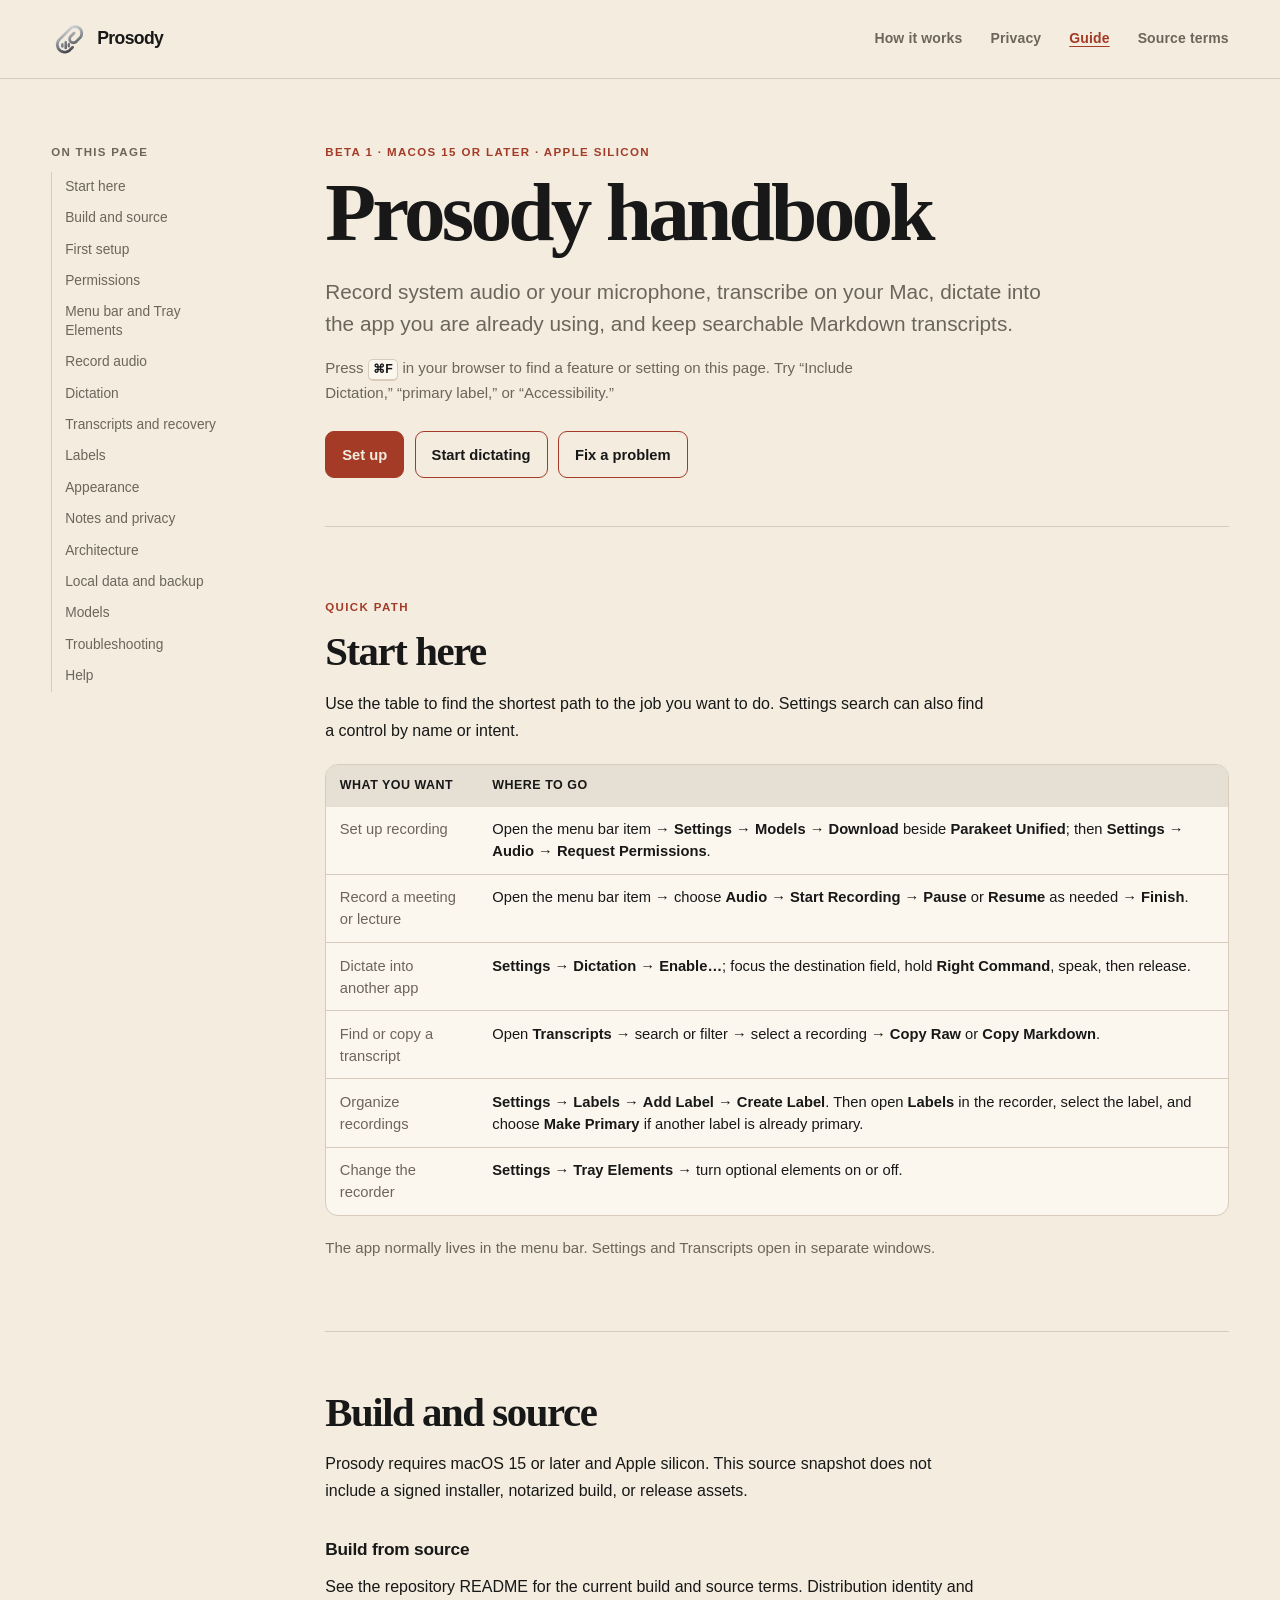
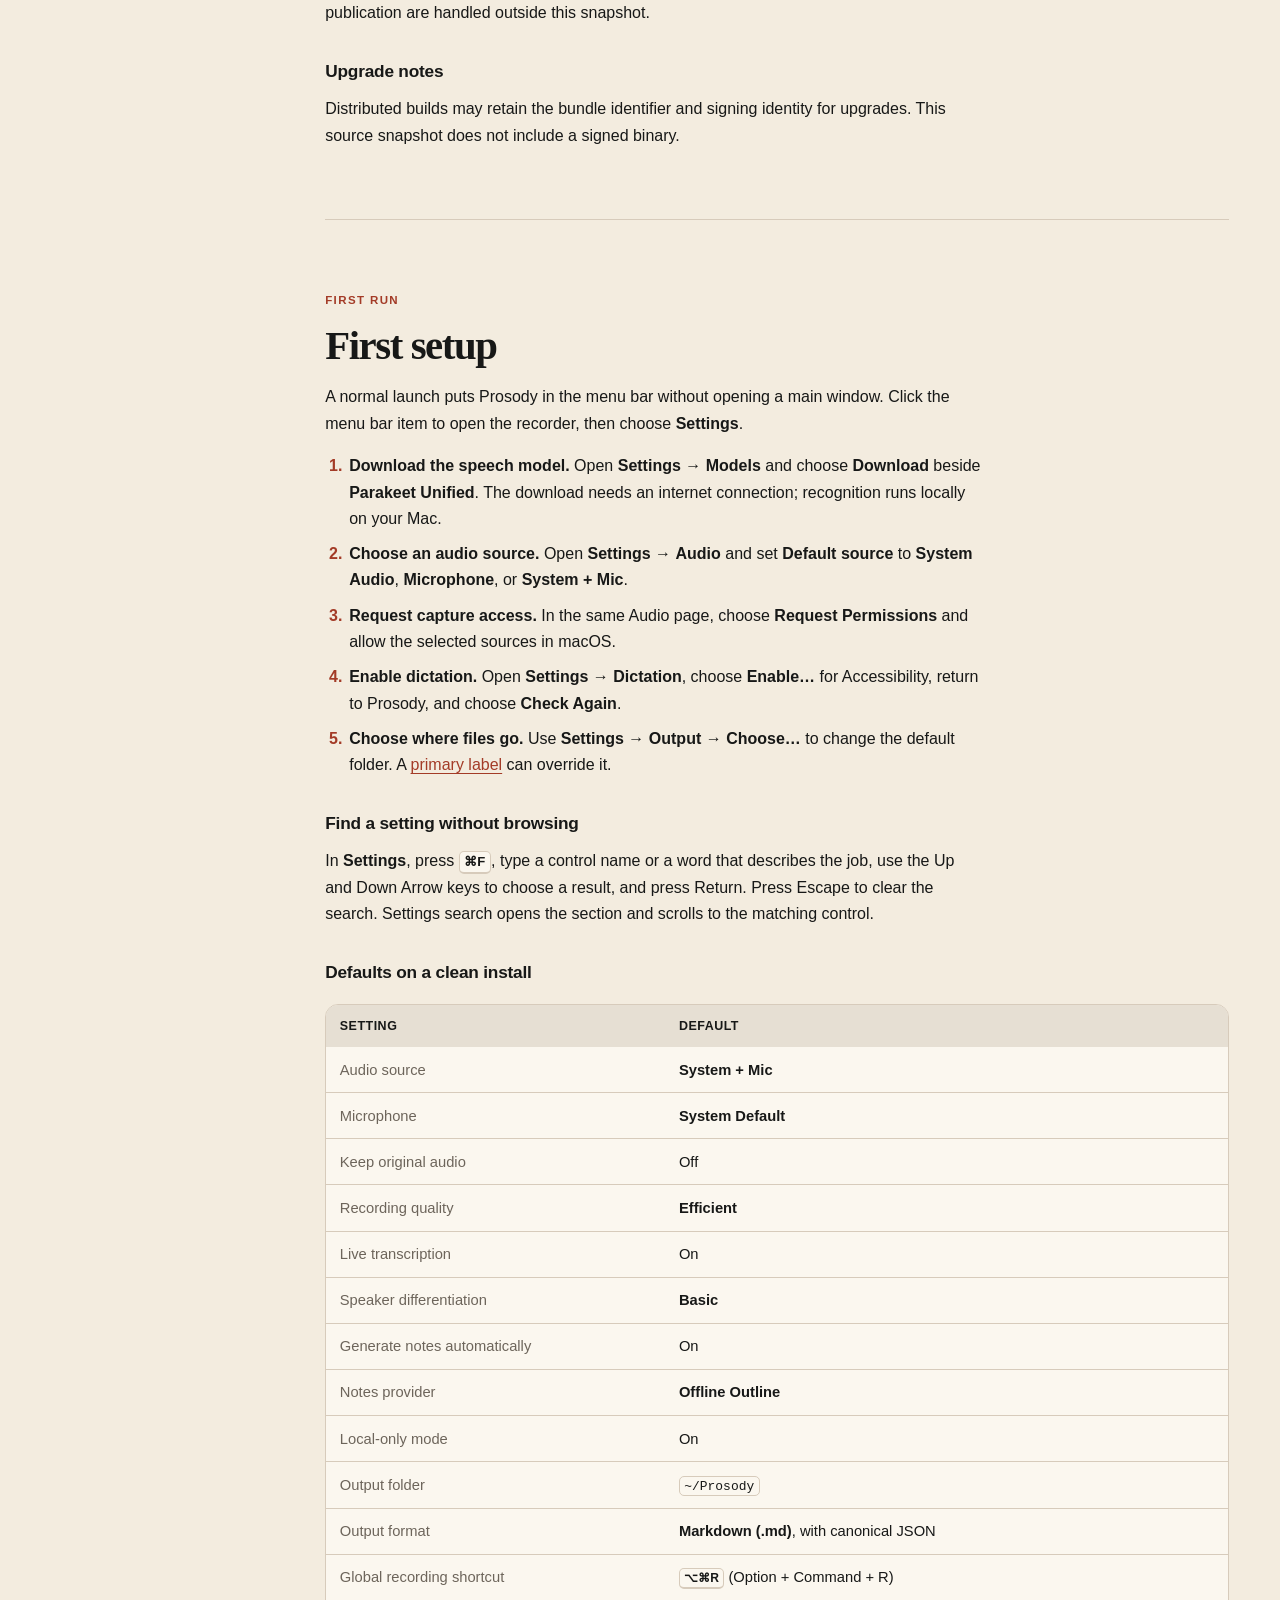
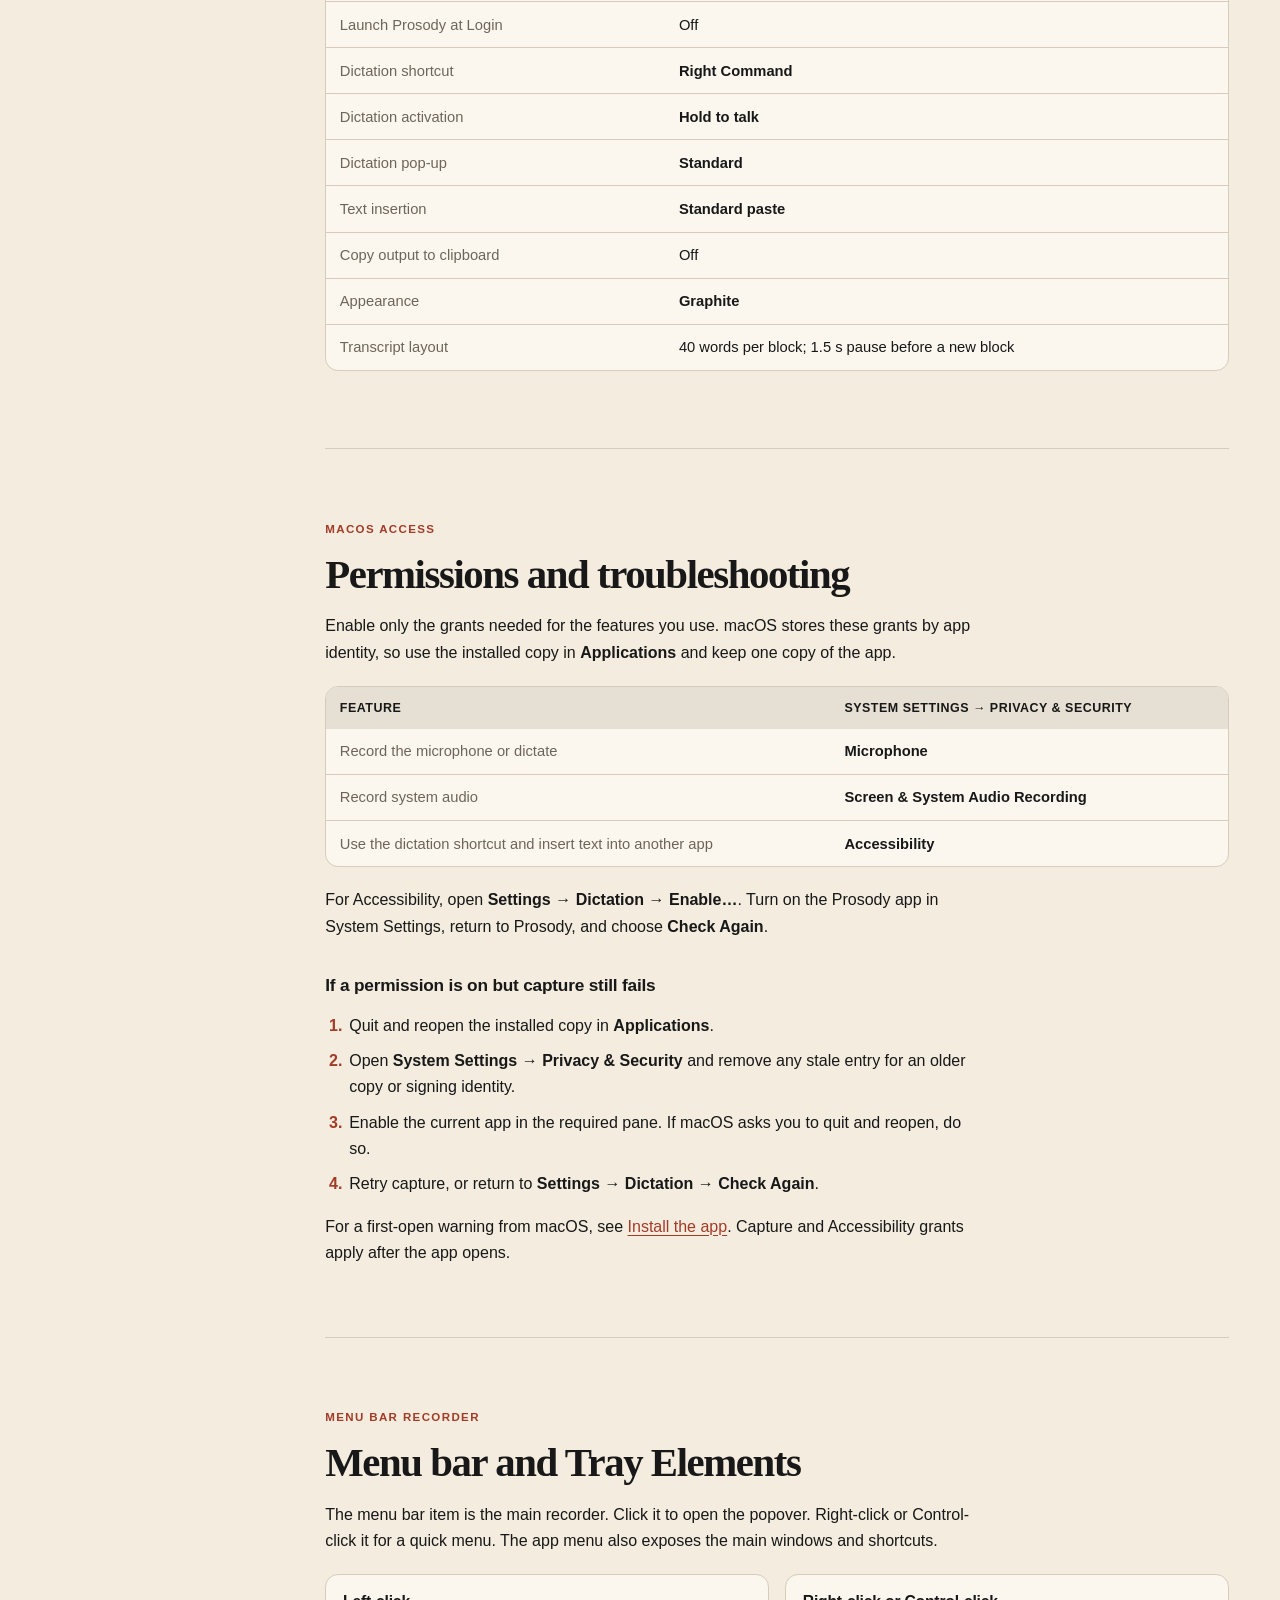
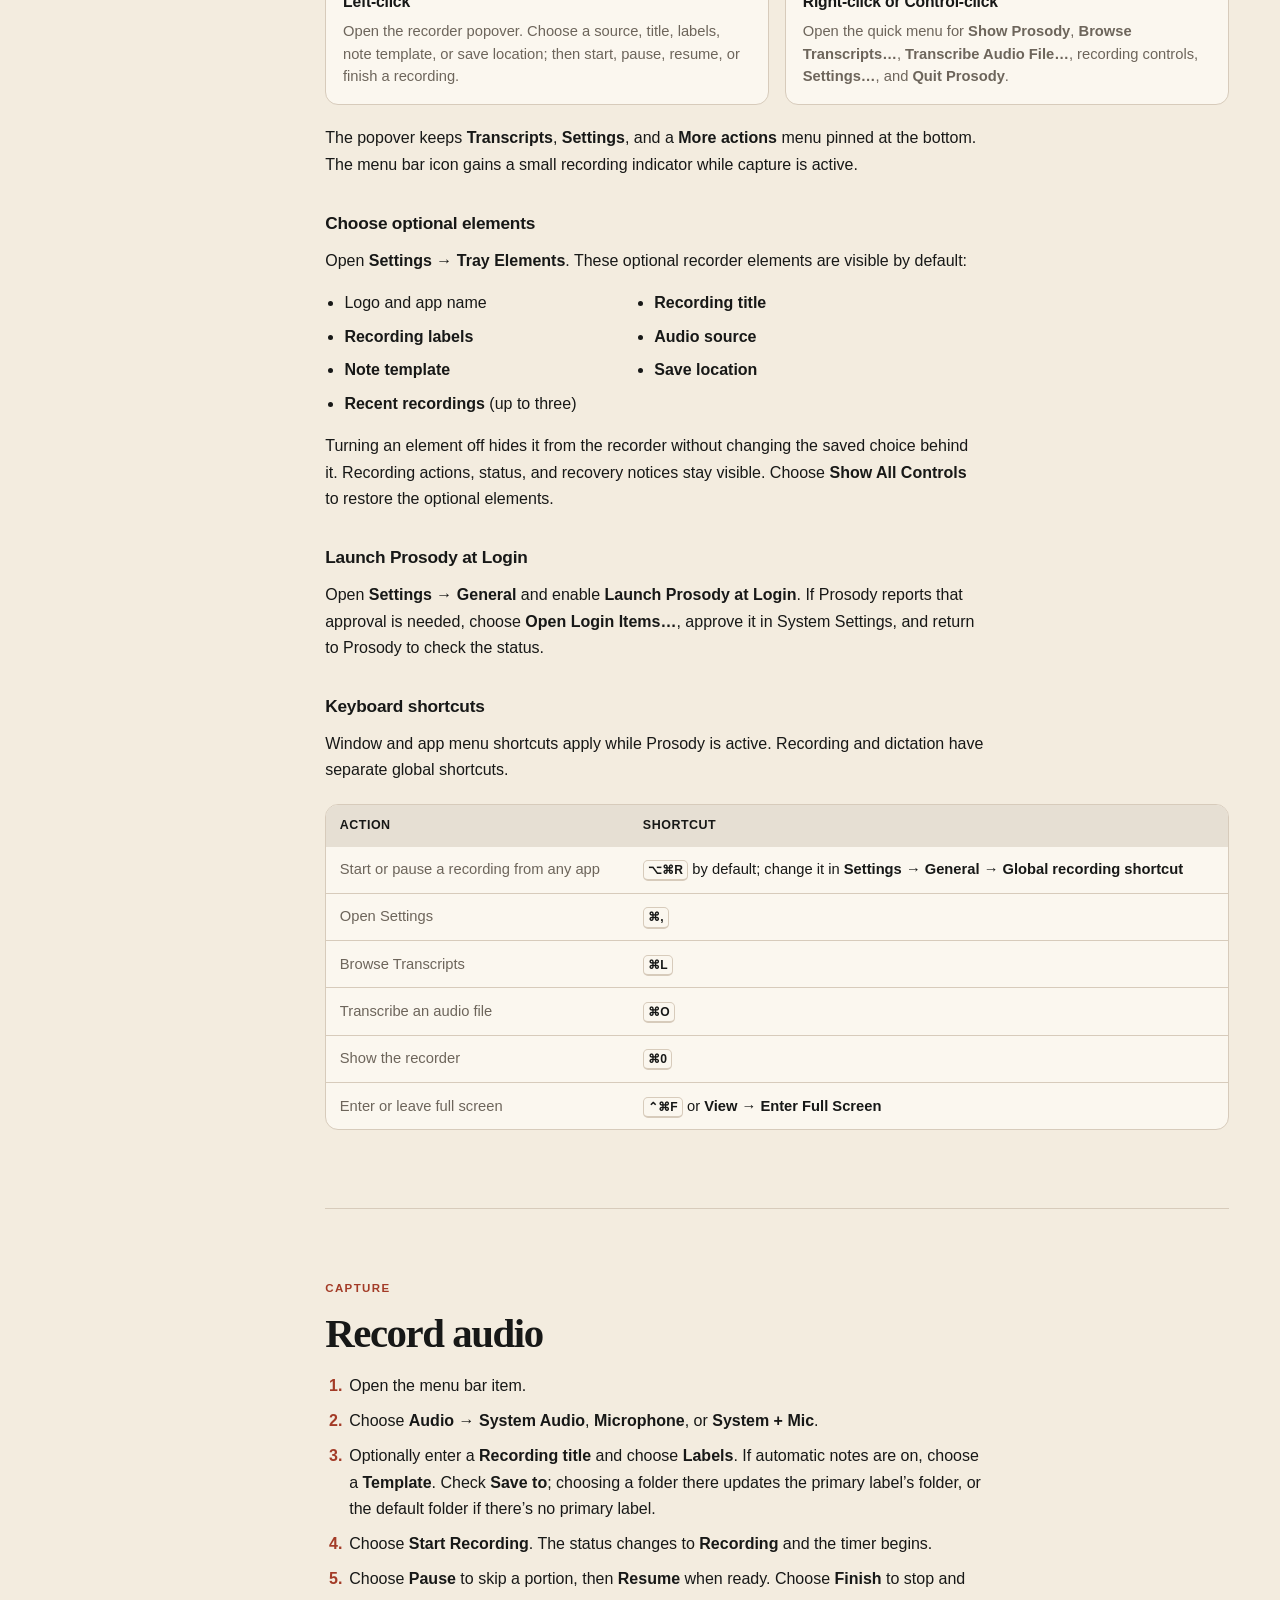
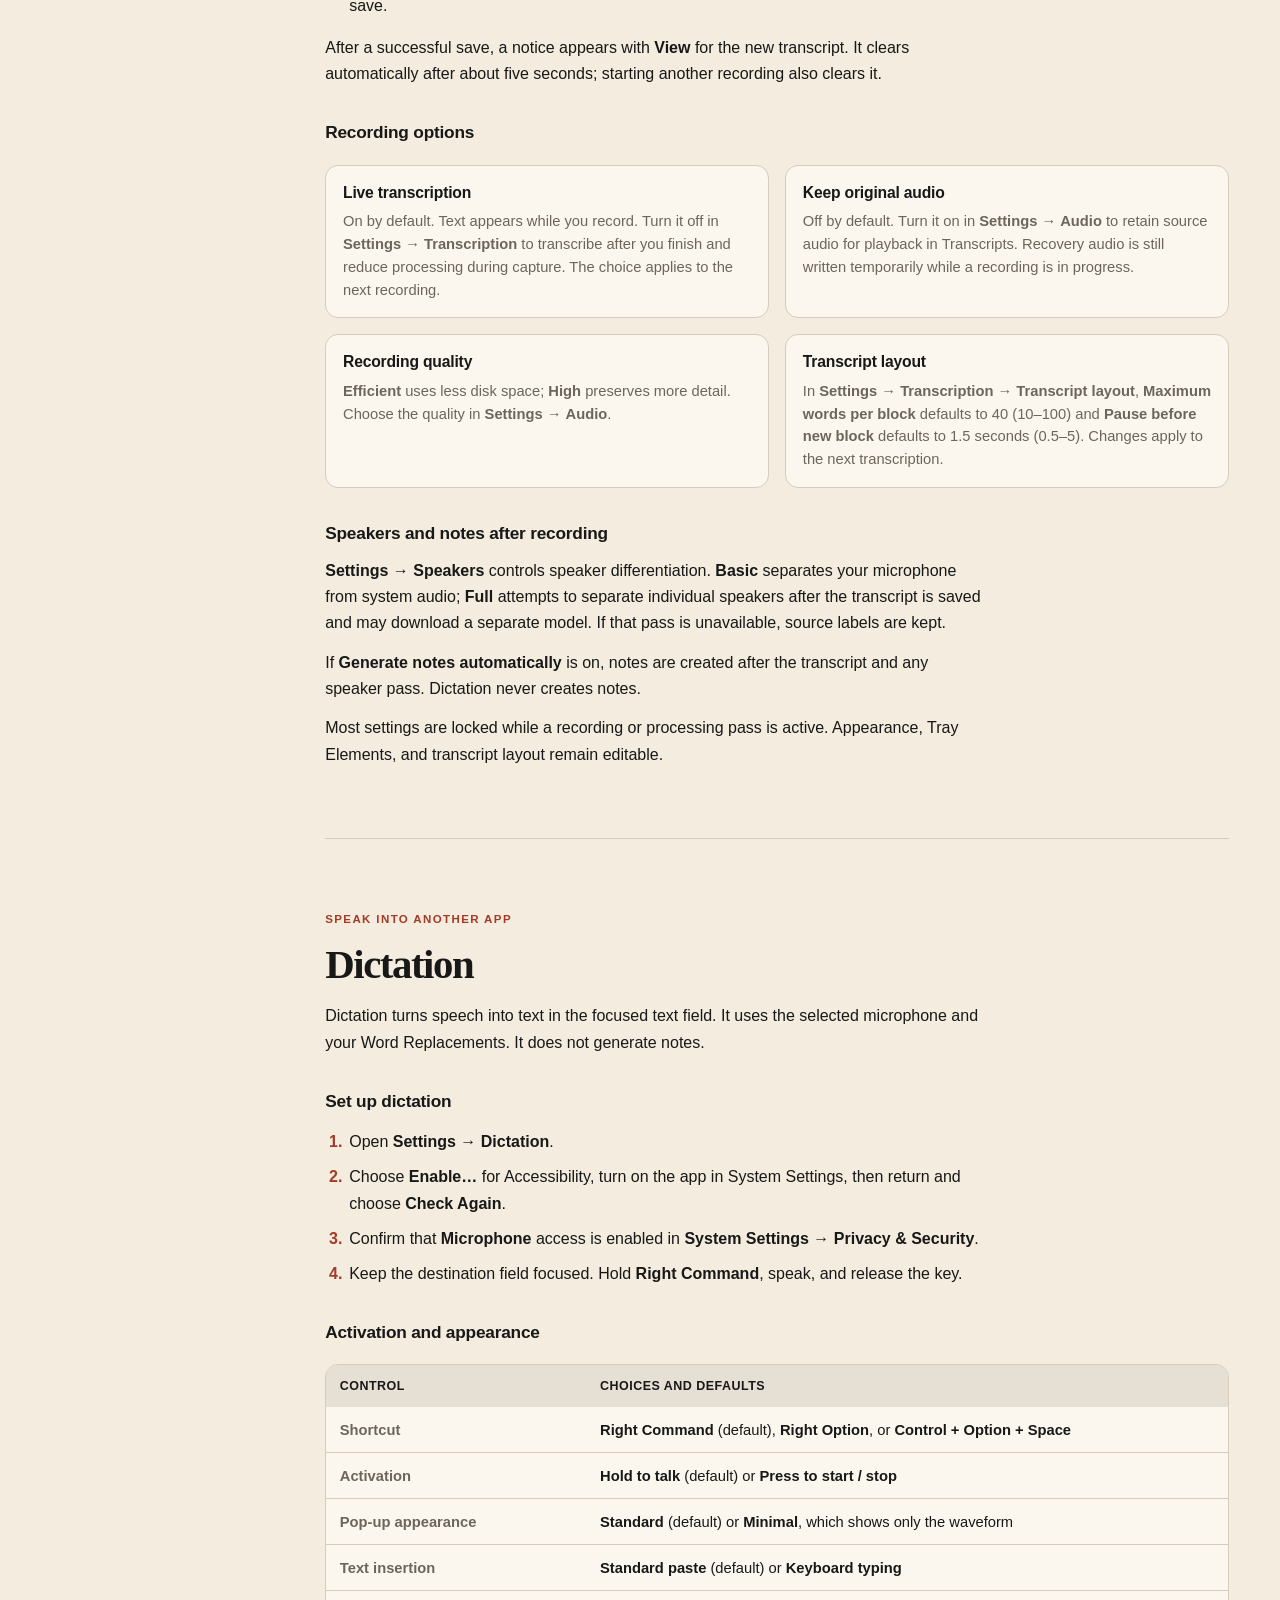
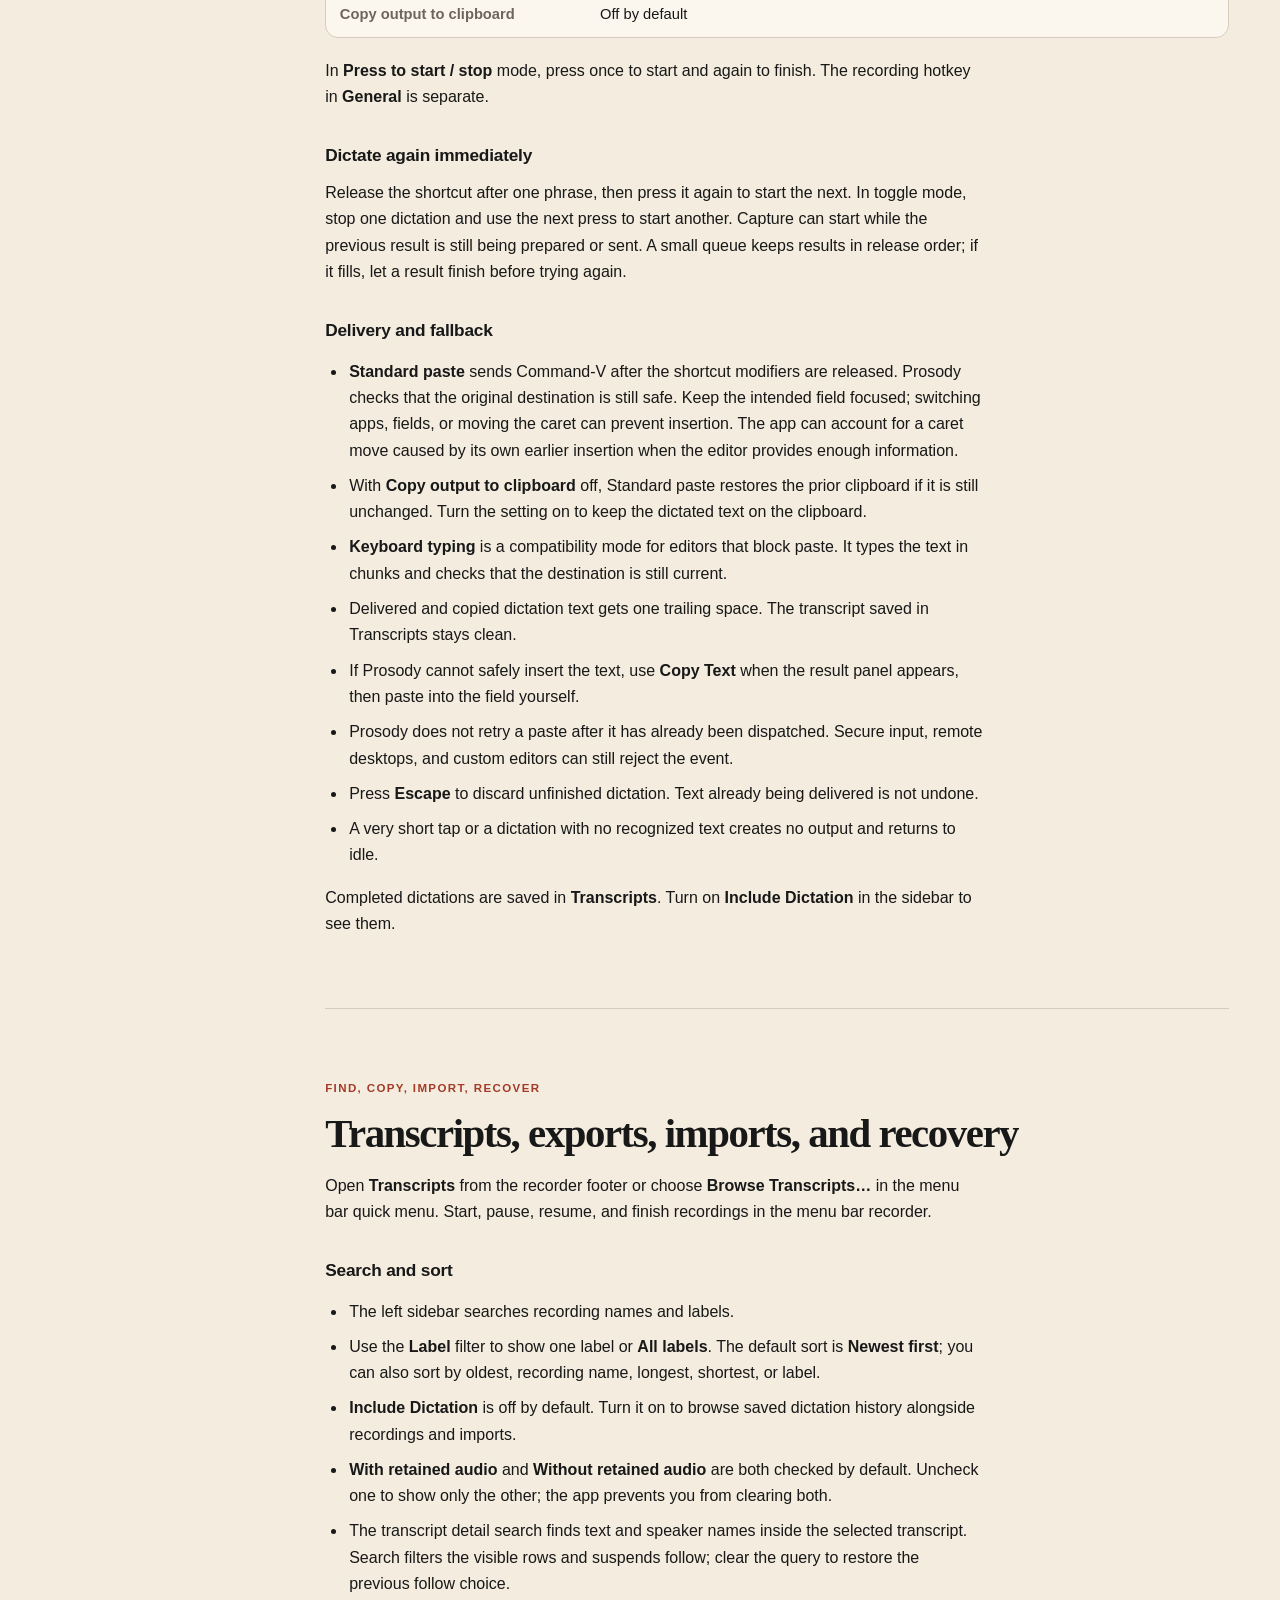
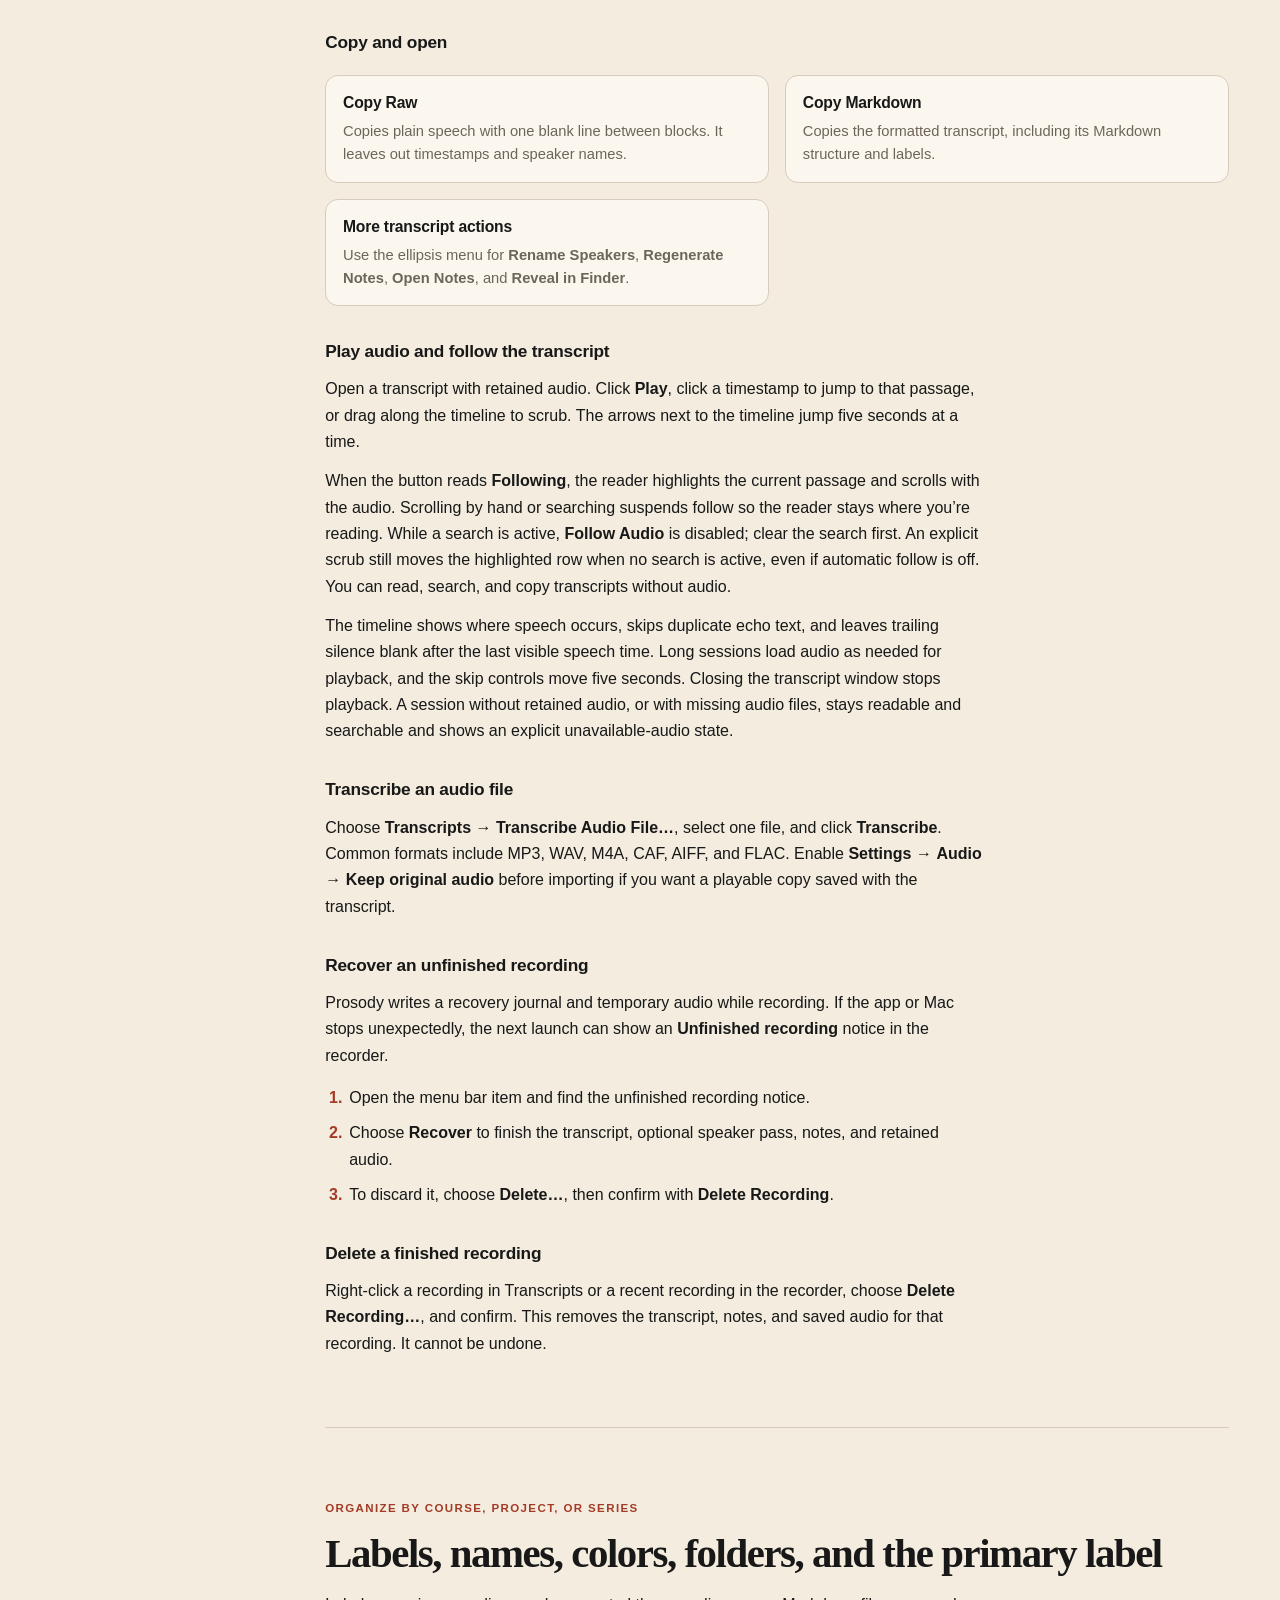
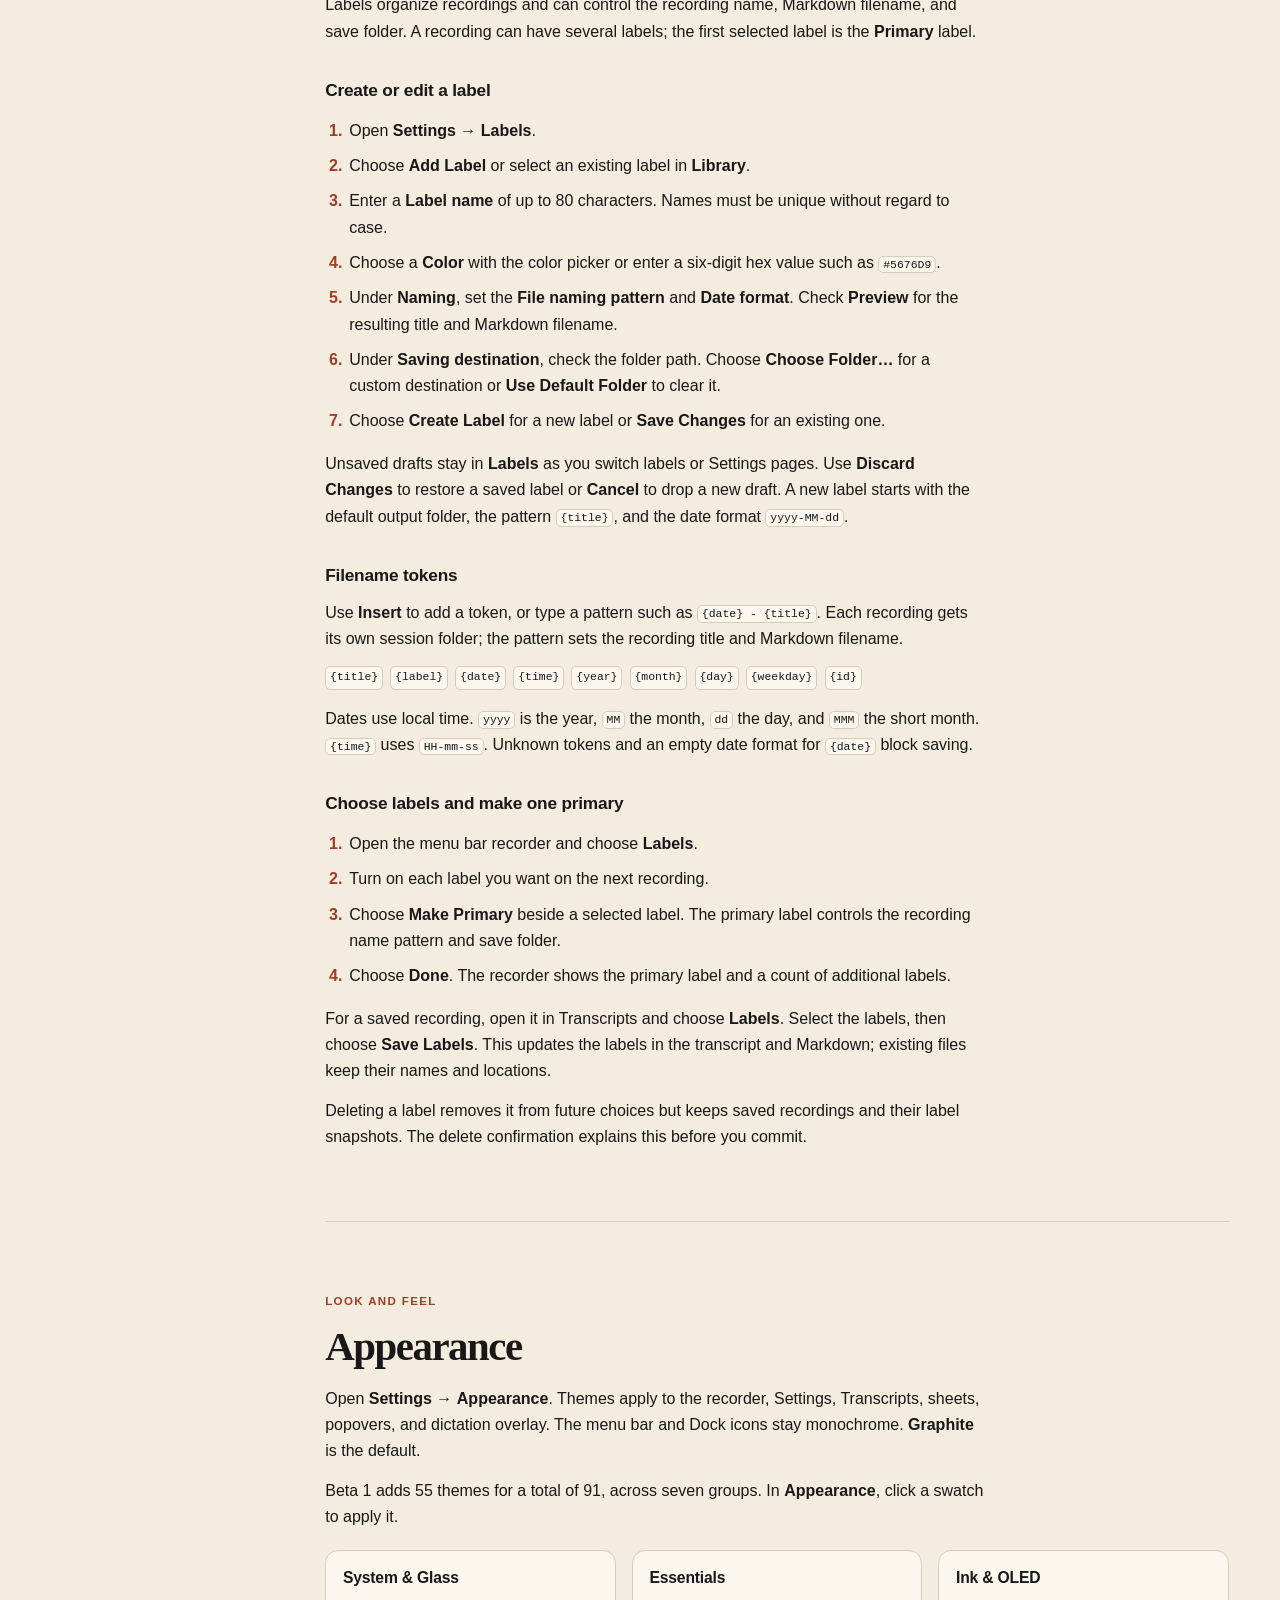
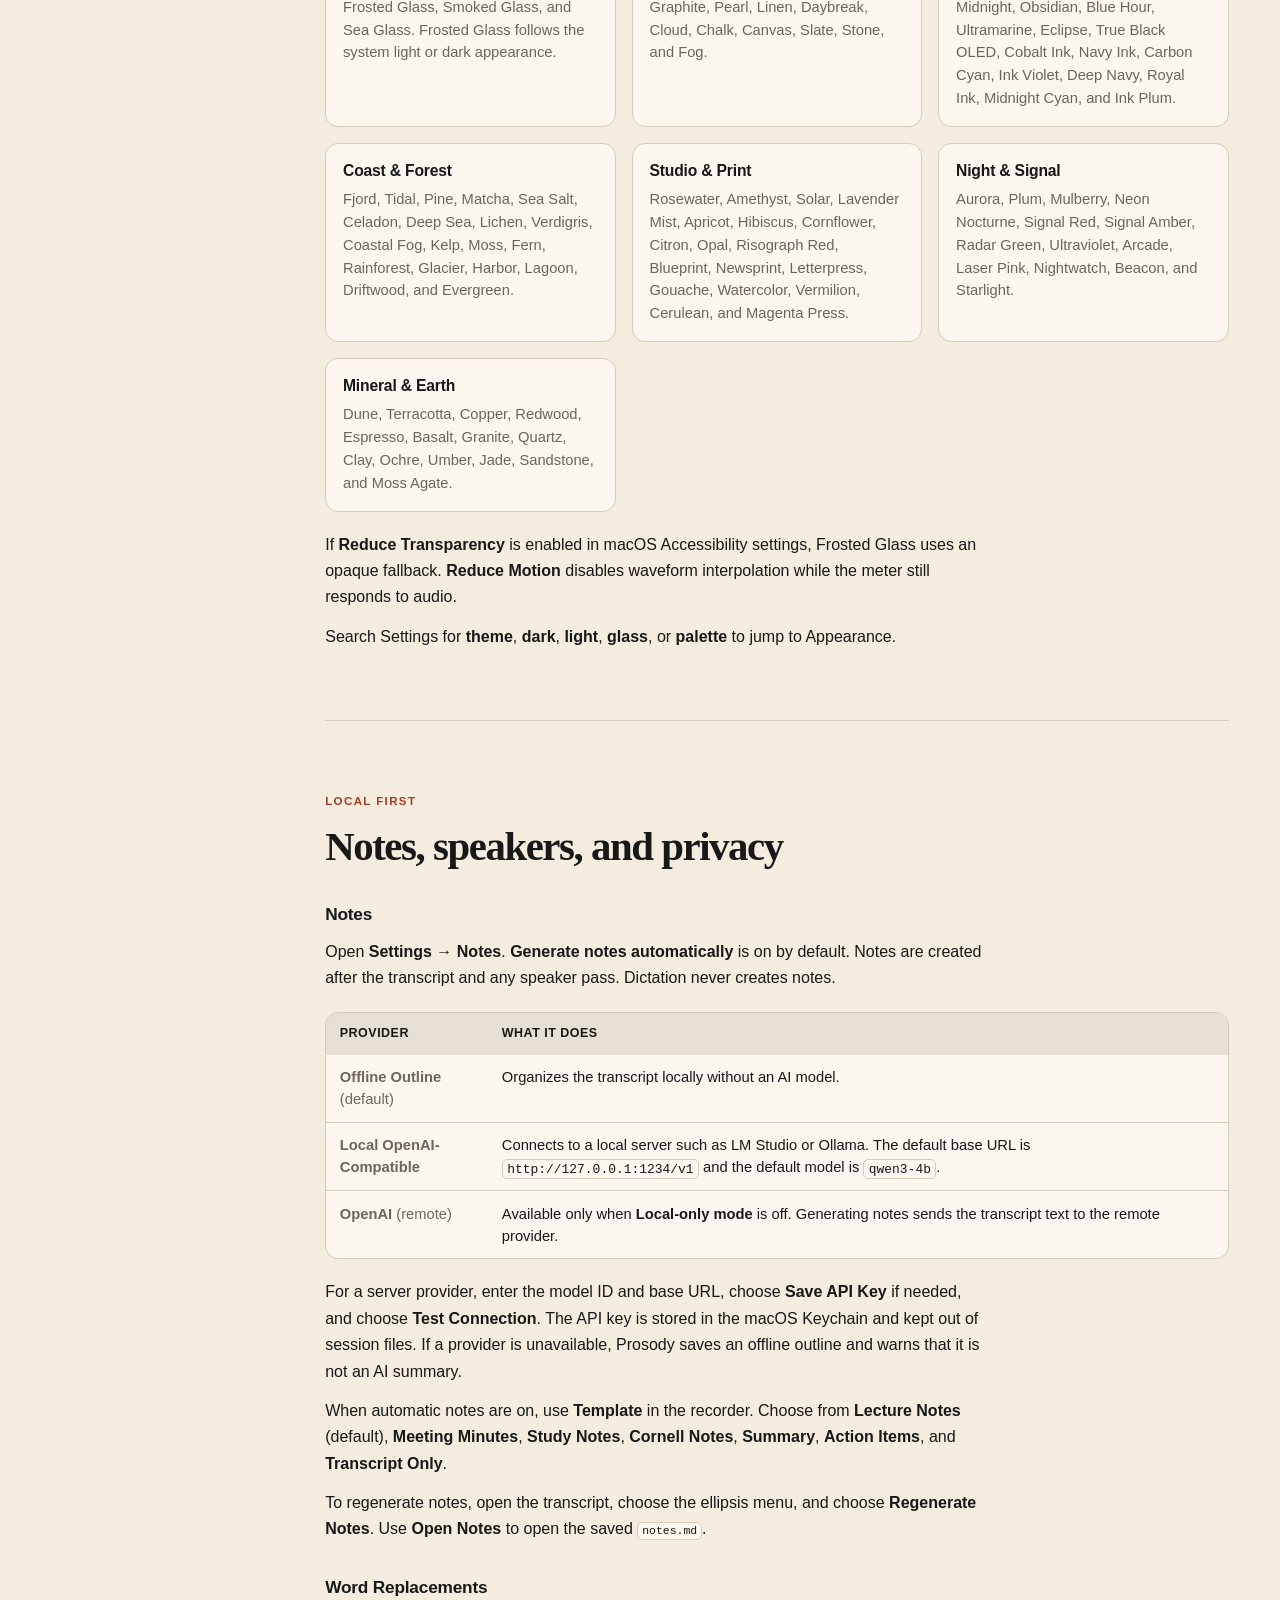
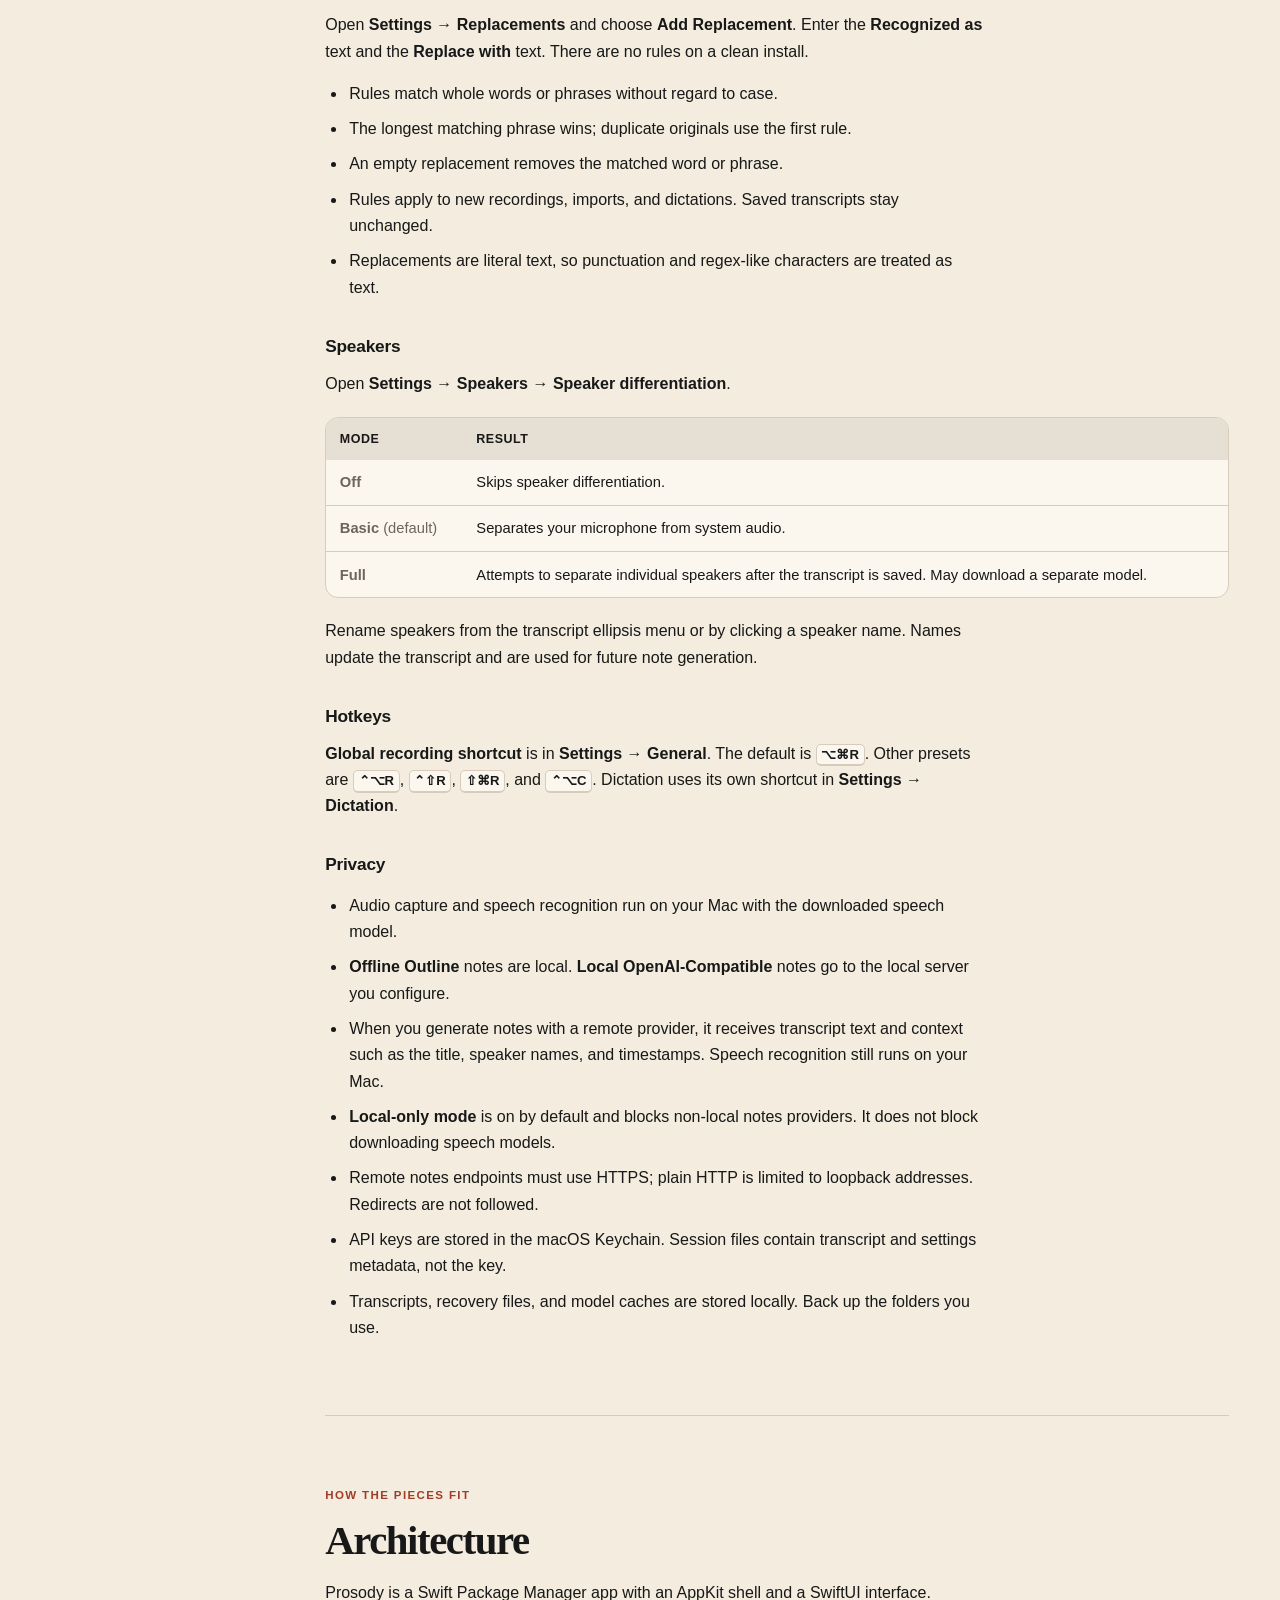
==== site/guide/index.html @ c56e1c74 "Initial public source snapshot" ====
<!doctype html>
<html lang="en">
<head>
  <meta charset="utf-8">
  <meta name="viewport" content="width=device-width, initial-scale=1">
  <meta name="theme-color" content="#f3ecdf">
  <title>Prosody handbook</title>
  <meta name="description" content="A one-page handbook for installing, setting up, recording, dictating, finding transcripts, and understanding local data in Prosody.">
  <link rel="icon" href="../assets/logo.png" type="image/png">
  <link rel="stylesheet" href="../assets/base.css">
  <link rel="stylesheet" href="../assets/guide.css">
</head>
<body class="guide-page">
  <a class="skip-link" href="#main-content">Skip to the handbook</a>

  <header class="site-header">
    <div class="shell masthead">
      <a class="wordmark" href="../"><img src="../assets/logo.png" width="36" height="36" alt="">Prosody</a>
      <nav aria-label="Primary">
        <a href="../#workflow">How it works</a>
        <a href="../#privacy">Privacy</a>
        <a href="./" aria-current="page">Guide</a>
        <a href="#source-terms">Source terms</a>
      </nav>
    </div>
  </header>

  <main id="main-content" class="guide-main" tabindex="-1">
    <div class="guide-shell guide-layout">
      <nav class="guide-rail guide-toc" aria-labelledby="guide-toc-title">
          <p class="guide-toc-title" id="guide-toc-title">On this page</p>
          <ul>
            <li><a href="#start">Start here</a></li>
            <li><a href="#install">Build and source</a></li>
            <li><a href="#setup">First setup</a></li>
            <li><a href="#permissions">Permissions</a></li>
            <li><a href="#tray-elements">Menu bar and Tray Elements</a></li>
            <li><a href="#record">Record audio</a></li>
            <li><a href="#dictation">Dictation</a></li>
            <li><a href="#transcripts">Transcripts and recovery</a></li>
            <li><a href="#labels">Labels</a></li>
            <li><a href="#appearance">Appearance</a></li>
            <li><a href="#notes-privacy">Notes and privacy</a></li>
            <li><a href="#architecture">Architecture</a></li>
            <li><a href="#local-data">Local data and backup</a></li>
            <li><a href="#models">Models</a></li>
            <li><a href="#troubleshooting">Troubleshooting</a></li>
            <li><a href="#help">Help</a></li>
          </ul>
      </nav>

      <article class="guide-handbook">
        <header class="guide-hero">
          <p class="guide-eyebrow">Beta 1 · macOS 15 or later · Apple silicon</p>
          <h1>Prosody handbook</h1>
          <p class="guide-lede">Record system audio or your microphone, transcribe on your Mac, dictate into the app you are already using, and keep searchable Markdown transcripts.</p>
          <p class="guide-note">Press <kbd>⌘F</kbd> in your browser to find a feature or setting on this page. Try “Include Dictation,” “primary label,” or “Accessibility.”</p>
          <div class="guide-hero-links" aria-label="Popular guide sections">
            <a class="guide-button" href="#setup">Set up</a>
            <a class="guide-button guide-button-secondary" href="#dictation">Start dictating</a>
            <a class="guide-button guide-button-secondary" href="#troubleshooting">Fix a problem</a>
          </div>
        </header>

        <section class="guide-section" id="start" aria-labelledby="start-title">
          <p class="guide-kicker">Quick path</p>
          <h2 id="start-title">Start here</h2>
          <p>Use the table to find the shortest path to the job you want to do. Settings search can also find a control by name or intent.</p>
          <div class="guide-table-wrap">
            <table class="guide-table">
              <thead>
                <tr><th scope="col">What you want</th><th scope="col">Where to go</th></tr>
              </thead>
              <tbody>
                <tr><td>Set up recording</td><td>Open the menu bar item → <strong>Settings</strong> → <strong>Models</strong> → <strong>Download</strong> beside <strong>Parakeet Unified</strong>; then <strong>Settings</strong> → <strong>Audio</strong> → <strong>Request Permissions</strong>.</td></tr>
                <tr><td>Record a meeting or lecture</td><td>Open the menu bar item → choose <strong>Audio</strong> → <strong>Start Recording</strong> → <strong>Pause</strong> or <strong>Resume</strong> as needed → <strong>Finish</strong>.</td></tr>
                <tr><td>Dictate into another app</td><td><strong>Settings</strong> → <strong>Dictation</strong> → <strong>Enable…</strong>; focus the destination field, hold <strong>Right Command</strong>, speak, then release.</td></tr>
                <tr><td>Find or copy a transcript</td><td>Open <strong>Transcripts</strong> → search or filter → select a recording → <strong>Copy Raw</strong> or <strong>Copy Markdown</strong>.</td></tr>
                <tr><td>Organize recordings</td><td><strong>Settings</strong> → <strong>Labels</strong> → <strong>Add Label</strong> → <strong>Create Label</strong>. Then open <strong>Labels</strong> in the recorder, select the label, and choose <strong>Make Primary</strong> if another label is already primary.</td></tr>
                <tr><td>Change the recorder</td><td><strong>Settings</strong> → <strong>Tray Elements</strong> → turn optional elements on or off.</td></tr>
              </tbody>
            </table>
          </div>
          <p class="guide-note">The app normally lives in the menu bar. Settings and Transcripts open in separate windows.</p>
        </section>

        <section class="guide-section" id="install" aria-labelledby="install-title">
          <h2 id="install-title">Build and source</h2>
          <p>Prosody requires macOS 15 or later and Apple silicon. This source snapshot does not include a signed installer, notarized build, or release assets.</p>
          <h3 id="install-steps">Build from source</h3>
          <p>See the repository README for the current build and source terms. Distribution identity and publication are handled outside this snapshot.</p>
          <h3 id="upgrade">Upgrade notes</h3>
          <p>Distributed builds may retain the bundle identifier and signing identity for upgrades. This source snapshot does not include a signed binary.</p>
        </section>

        <section class="guide-section" id="setup" aria-labelledby="setup-title">
          <p class="guide-kicker">First run</p>
          <h2 id="setup-title">First setup</h2>
          <p>A normal launch puts Prosody in the menu bar without opening a main window. Click the menu bar item to open the recorder, then choose <strong>Settings</strong>.</p>
          <ol class="guide-steps">
            <li><strong>Download the speech model.</strong> Open <strong>Settings</strong> → <strong>Models</strong> and choose <strong>Download</strong> beside <strong>Parakeet Unified</strong>. The download needs an internet connection; recognition runs locally on your Mac.</li>
            <li><strong>Choose an audio source.</strong> Open <strong>Settings</strong> → <strong>Audio</strong> and set <strong>Default source</strong> to <strong>System Audio</strong>, <strong>Microphone</strong>, or <strong>System + Mic</strong>.</li>
            <li><strong>Request capture access.</strong> In the same Audio page, choose <strong>Request Permissions</strong> and allow the selected sources in macOS.</li>
            <li><strong>Enable dictation.</strong> Open <strong>Settings</strong> → <strong>Dictation</strong>, choose <strong>Enable…</strong> for Accessibility, return to Prosody, and choose <strong>Check Again</strong>.</li>
            <li><strong>Choose where files go.</strong> Use <strong>Settings</strong> → <strong>Output</strong> → <strong>Choose…</strong> to change the default folder. A <a href="#primary-label">primary label</a> can override it.</li>
          </ol>

          <h3 id="settings-search">Find a setting without browsing</h3>
          <p>In <strong>Settings</strong>, press <kbd>⌘F</kbd>, type a control name or a word that describes the job, use the Up and Down Arrow keys to choose a result, and press Return. Press Escape to clear the search. Settings search opens the section and scrolls to the matching control.</p>

          <h3 id="defaults">Defaults on a clean install</h3>
          <div class="guide-table-wrap">
            <table class="guide-table">
              <thead>
                <tr><th scope="col">Setting</th><th scope="col">Default</th></tr>
              </thead>
              <tbody>
                <tr><td>Audio source</td><td><strong>System + Mic</strong></td></tr>
                <tr><td>Microphone</td><td><strong>System Default</strong></td></tr>
                <tr><td>Keep original audio</td><td>Off</td></tr>
                <tr><td>Recording quality</td><td><strong>Efficient</strong></td></tr>
                <tr><td>Live transcription</td><td>On</td></tr>
                <tr><td>Speaker differentiation</td><td><strong>Basic</strong></td></tr>
                <tr><td>Generate notes automatically</td><td>On</td></tr>
                <tr><td>Notes provider</td><td><strong>Offline Outline</strong></td></tr>
                <tr><td>Local-only mode</td><td>On</td></tr>
                <tr><td>Output folder</td><td><code>~/Prosody</code></td></tr>
                <tr><td>Output format</td><td><strong>Markdown (.md)</strong>, with canonical JSON</td></tr>
                <tr><td>Global recording shortcut</td><td><kbd>⌥⌘R</kbd> (Option + Command + R)</td></tr>
                <tr><td>Launch Prosody at Login</td><td>Off</td></tr>
                <tr><td>Dictation shortcut</td><td><strong>Right Command</strong></td></tr>
                <tr><td>Dictation activation</td><td><strong>Hold to talk</strong></td></tr>
                <tr><td>Dictation pop-up</td><td><strong>Standard</strong></td></tr>
                <tr><td>Text insertion</td><td><strong>Standard paste</strong></td></tr>
                <tr><td>Copy output to clipboard</td><td>Off</td></tr>
                <tr><td>Appearance</td><td><strong>Graphite</strong></td></tr>
                <tr><td>Transcript layout</td><td>40 words per block; 1.5 s pause before a new block</td></tr>
              </tbody>
            </table>
          </div>
        </section>

        <section class="guide-section" id="permissions" aria-labelledby="permissions-title">
          <p class="guide-kicker">macOS access</p>
          <h2 id="permissions-title">Permissions and troubleshooting</h2>
          <p>Enable only the grants needed for the features you use. macOS stores these grants by app identity, so use the installed copy in <strong>Applications</strong> and keep one copy of the app.</p>
          <div class="guide-table-wrap">
            <table class="guide-table">
              <thead>
                <tr><th scope="col">Feature</th><th scope="col">System Settings → Privacy &amp; Security</th></tr>
              </thead>
              <tbody>
                <tr><td>Record the microphone or dictate</td><td><strong>Microphone</strong></td></tr>
                <tr><td>Record system audio</td><td><strong>Screen &amp; System Audio Recording</strong></td></tr>
                <tr><td>Use the dictation shortcut and insert text into another app</td><td><strong>Accessibility</strong></td></tr>
              </tbody>
            </table>
          </div>
          <p>For Accessibility, open <strong>Settings</strong> → <strong>Dictation</strong> → <strong>Enable…</strong>. Turn on the Prosody app in System Settings, return to Prosody, and choose <strong>Check Again</strong>.</p>

          <h3 id="permission-troubleshooting">If a permission is on but capture still fails</h3>
          <ol class="guide-steps">
            <li>Quit and reopen the installed copy in <strong>Applications</strong>.</li>
            <li>Open <strong>System Settings</strong> → <strong>Privacy &amp; Security</strong> and remove any stale entry for an older copy or signing identity.</li>
            <li>Enable the current app in the required pane. If macOS asks you to quit and reopen, do so.</li>
            <li>Retry capture, or return to <strong>Settings</strong> → <strong>Dictation</strong> → <strong>Check Again</strong>.</li>
          </ol>
          <p>For a first-open warning from macOS, see <a href="#install-steps">Install the app</a>. Capture and Accessibility grants apply after the app opens.</p>
        </section>

        <section class="guide-section" id="tray-elements" aria-labelledby="tray-elements-title">
          <p class="guide-kicker">Menu bar recorder</p>
          <h2 id="tray-elements-title">Menu bar and Tray Elements</h2>
          <p>The menu bar item is the main recorder. Click it to open the popover. Right-click or Control-click it for a quick menu. The app menu also exposes the main windows and shortcuts.</p>

          <div class="guide-grid">
            <div class="guide-card">
              <h3>Left-click</h3>
              <p>Open the recorder popover. Choose a source, title, labels, note template, or save location; then start, pause, resume, or finish a recording.</p>
            </div>
            <div class="guide-card">
              <h3>Right-click or Control-click</h3>
              <p>Open the quick menu for <strong>Show Prosody</strong>, <strong>Browse Transcripts…</strong>, <strong>Transcribe Audio File…</strong>, recording controls, <strong>Settings…</strong>, and <strong>Quit Prosody</strong>.</p>
            </div>
          </div>

          <p>The popover keeps <strong>Transcripts</strong>, <strong>Settings</strong>, and a <strong>More actions</strong> menu pinned at the bottom. The menu bar icon gains a small recording indicator while capture is active.</p>

          <h3 id="tray-settings">Choose optional elements</h3>
          <p>Open <strong>Settings</strong> → <strong>Tray Elements</strong>. These optional recorder elements are visible by default:</p>
          <ul class="guide-check-list">
            <li>Logo and app name</li>
            <li><strong>Recording title</strong></li>
            <li><strong>Recording labels</strong></li>
            <li><strong>Audio source</strong></li>
            <li><strong>Note template</strong></li>
            <li><strong>Save location</strong></li>
            <li><strong>Recent recordings</strong> (up to three)</li>
          </ul>
          <p>Turning an element off hides it from the recorder without changing the saved choice behind it. Recording actions, status, and recovery notices stay visible. Choose <strong>Show All Controls</strong> to restore the optional elements.</p>

          <h3 id="launch-at-login">Launch Prosody at Login</h3>
          <p>Open <strong>Settings</strong> → <strong>General</strong> and enable <strong>Launch Prosody at Login</strong>. If Prosody reports that approval is needed, choose <strong>Open Login Items…</strong>, approve it in System Settings, and return to Prosody to check the status.</p>

          <h3 id="shortcuts">Keyboard shortcuts</h3>
          <p>Window and app menu shortcuts apply while Prosody is active. Recording and dictation have separate global shortcuts.</p>
          <div class="guide-table-wrap">
            <table class="guide-table">
              <thead>
                <tr><th scope="col">Action</th><th scope="col">Shortcut</th></tr>
              </thead>
              <tbody>
                <tr><td>Start or pause a recording from any app</td><td><kbd>⌥⌘R</kbd> by default; change it in <strong>Settings</strong> → <strong>General</strong> → <strong>Global recording shortcut</strong></td></tr>
                <tr><td>Open Settings</td><td><kbd>⌘,</kbd></td></tr>
                <tr><td>Browse Transcripts</td><td><kbd>⌘L</kbd></td></tr>
                <tr><td>Transcribe an audio file</td><td><kbd>⌘O</kbd></td></tr>
                <tr><td>Show the recorder</td><td><kbd>⌘0</kbd></td></tr>
                <tr><td>Enter or leave full screen</td><td><kbd>⌃⌘F</kbd> or <strong>View</strong> → <strong>Enter Full Screen</strong></td></tr>
              </tbody>
            </table>
          </div>
        </section>

        <section class="guide-section" id="record" aria-labelledby="record-title">
          <p class="guide-kicker">Capture</p>
          <h2 id="record-title">Record audio</h2>
          <ol class="guide-steps">
            <li>Open the menu bar item.</li>
            <li>Choose <strong>Audio</strong> → <strong>System Audio</strong>, <strong>Microphone</strong>, or <strong>System + Mic</strong>.</li>
            <li>Optionally enter a <strong>Recording title</strong> and choose <strong>Labels</strong>. If automatic notes are on, choose a <strong>Template</strong>. Check <strong>Save to</strong>; choosing a folder there updates the primary label’s folder, or the default folder if there’s no primary label.</li>
            <li>Choose <strong>Start Recording</strong>. The status changes to <strong>Recording</strong> and the timer begins.</li>
            <li>Choose <strong>Pause</strong> to skip a portion, then <strong>Resume</strong> when ready. Choose <strong>Finish</strong> to stop and save.</li>
          </ol>
          <p>After a successful save, a notice appears with <strong>View</strong> for the new transcript. It clears automatically after about five seconds; starting another recording also clears it.</p>

          <h3 id="recording-options">Recording options</h3>
          <div class="guide-grid">
            <div class="guide-card">
              <h3>Live transcription</h3>
              <p>On by default. Text appears while you record. Turn it off in <strong>Settings</strong> → <strong>Transcription</strong> to transcribe after you finish and reduce processing during capture. The choice applies to the next recording.</p>
            </div>
            <div class="guide-card">
              <h3>Keep original audio</h3>
              <p>Off by default. Turn it on in <strong>Settings</strong> → <strong>Audio</strong> to retain source audio for playback in Transcripts. Recovery audio is still written temporarily while a recording is in progress.</p>
            </div>
            <div class="guide-card">
              <h3>Recording quality</h3>
              <p><strong>Efficient</strong> uses less disk space; <strong>High</strong> preserves more detail. Choose the quality in <strong>Settings</strong> → <strong>Audio</strong>.</p>
            </div>
            <div class="guide-card">
              <h3>Transcript layout</h3>
              <p>In <strong>Settings</strong> → <strong>Transcription</strong> → <strong>Transcript layout</strong>, <strong>Maximum words per block</strong> defaults to 40 (10–100) and <strong>Pause before new block</strong> defaults to 1.5 seconds (0.5–5). Changes apply to the next transcription.</p>
            </div>
          </div>

          <h3 id="speakers-during-record">Speakers and notes after recording</h3>
          <p><strong>Settings</strong> → <strong>Speakers</strong> controls speaker differentiation. <strong>Basic</strong> separates your microphone from system audio; <strong>Full</strong> attempts to separate individual speakers after the transcript is saved and may download a separate model. If that pass is unavailable, source labels are kept.</p>
          <p>If <strong>Generate notes automatically</strong> is on, notes are created after the transcript and any speaker pass. Dictation never creates notes.</p>
          <p>Most settings are locked while a recording or processing pass is active. Appearance, Tray Elements, and transcript layout remain editable.</p>
        </section>

        <section class="guide-section" id="dictation" aria-labelledby="dictation-title">
          <p class="guide-kicker">Speak into another app</p>
          <h2 id="dictation-title">Dictation</h2>
          <p>Dictation turns speech into text in the focused text field. It uses the selected microphone and your Word Replacements. It does not generate notes.</p>

          <h3 id="dictation-setup">Set up dictation</h3>
          <ol class="guide-steps">
            <li>Open <strong>Settings</strong> → <strong>Dictation</strong>.</li>
            <li>Choose <strong>Enable…</strong> for Accessibility, turn on the app in System Settings, then return and choose <strong>Check Again</strong>.</li>
            <li>Confirm that <strong>Microphone</strong> access is enabled in <strong>System Settings</strong> → <strong>Privacy &amp; Security</strong>.</li>
            <li>Keep the destination field focused. Hold <strong>Right Command</strong>, speak, and release the key.</li>
          </ol>

          <h3 id="dictation-options">Activation and appearance</h3>
          <div class="guide-table-wrap">
            <table class="guide-table">
              <thead>
                <tr><th scope="col">Control</th><th scope="col">Choices and defaults</th></tr>
              </thead>
              <tbody>
                <tr><td><strong>Shortcut</strong></td><td><strong>Right Command</strong> (default), <strong>Right Option</strong>, or <strong>Control + Option + Space</strong></td></tr>
                <tr><td><strong>Activation</strong></td><td><strong>Hold to talk</strong> (default) or <strong>Press to start / stop</strong></td></tr>
                <tr><td><strong>Pop-up appearance</strong></td><td><strong>Standard</strong> (default) or <strong>Minimal</strong>, which shows only the waveform</td></tr>
                <tr><td><strong>Text insertion</strong></td><td><strong>Standard paste</strong> (default) or <strong>Keyboard typing</strong></td></tr>
                <tr><td><strong>Copy output to clipboard</strong></td><td>Off by default</td></tr>
              </tbody>
            </table>
          </div>
          <p>In <strong>Press to start / stop</strong> mode, press once to start and again to finish. The recording hotkey in <strong>General</strong> is separate.</p>

          <h3 id="dictation-repeat">Dictate again immediately</h3>
          <p>Release the shortcut after one phrase, then press it again to start the next. In toggle mode, stop one dictation and use the next press to start another. Capture can start while the previous result is still being prepared or sent. A small queue keeps results in release order; if it fills, let a result finish before trying again.</p>

          <h3 id="dictation-delivery">Delivery and fallback</h3>
          <ul class="guide-list">
            <li><strong>Standard paste</strong> sends Command-V after the shortcut modifiers are released. Prosody checks that the original destination is still safe. Keep the intended field focused; switching apps, fields, or moving the caret can prevent insertion. The app can account for a caret move caused by its own earlier insertion when the editor provides enough information.</li>
            <li>With <strong>Copy output to clipboard</strong> off, Standard paste restores the prior clipboard if it is still unchanged. Turn the setting on to keep the dictated text on the clipboard.</li>
            <li><strong>Keyboard typing</strong> is a compatibility mode for editors that block paste. It types the text in chunks and checks that the destination is still current.</li>
            <li>Delivered and copied dictation text gets one trailing space. The transcript saved in Transcripts stays clean.</li>
            <li>If Prosody cannot safely insert the text, use <strong>Copy Text</strong> when the result panel appears, then paste into the field yourself.</li>
            <li>Prosody does not retry a paste after it has already been dispatched. Secure input, remote desktops, and custom editors can still reject the event.</li>
            <li>Press <strong>Escape</strong> to discard unfinished dictation. Text already being delivered is not undone.</li>
            <li>A very short tap or a dictation with no recognized text creates no output and returns to idle.</li>
          </ul>
          <p>Completed dictations are saved in <strong>Transcripts</strong>. Turn on <strong>Include Dictation</strong> in the sidebar to see them.</p>
        </section>

        <section class="guide-section" id="transcripts" aria-labelledby="transcripts-title">
          <p class="guide-kicker">Find, copy, import, recover</p>
          <h2 id="transcripts-title">Transcripts, exports, imports, and recovery</h2>
          <p>Open <strong>Transcripts</strong> from the recorder footer or choose <strong>Browse Transcripts…</strong> in the menu bar quick menu. Start, pause, resume, and finish recordings in the menu bar recorder.</p>

          <h3 id="transcript-search">Search and sort</h3>
          <ul class="guide-list">
            <li>The left sidebar searches recording names and labels.</li>
            <li>Use the <strong>Label</strong> filter to show one label or <strong>All labels</strong>. The default sort is <strong>Newest first</strong>; you can also sort by oldest, recording name, longest, shortest, or label.</li>
            <li><strong>Include Dictation</strong> is off by default. Turn it on to browse saved dictation history alongside recordings and imports.</li>
            <li><strong>With retained audio</strong> and <strong>Without retained audio</strong> are both checked by default. Uncheck one to show only the other; the app prevents you from clearing both.</li>
            <li>The transcript detail search finds text and speaker names inside the selected transcript. Search filters the visible rows and suspends follow; clear the query to restore the previous follow choice.</li>
          </ul>

          <h3 id="transcript-actions">Copy and open</h3>
          <div class="guide-grid">
            <div class="guide-card">
              <h3>Copy Raw</h3>
              <p>Copies plain speech with one blank line between blocks. It leaves out timestamps and speaker names.</p>
            </div>
            <div class="guide-card">
              <h3>Copy Markdown</h3>
              <p>Copies the formatted transcript, including its Markdown structure and labels.</p>
            </div>
            <div class="guide-card">
              <h3>More transcript actions</h3>
              <p>Use the ellipsis menu for <strong>Rename Speakers</strong>, <strong>Regenerate Notes</strong>, <strong>Open Notes</strong>, and <strong>Reveal in Finder</strong>.</p>
            </div>
          </div>

          <h3 id="playback">Play audio and follow the transcript</h3>
          <p>Open a transcript with retained audio. Click <strong>Play</strong>, click a timestamp to jump to that passage, or drag along the timeline to scrub. The arrows next to the timeline jump five seconds at a time.</p>
          <p>When the button reads <strong>Following</strong>, the reader highlights the current passage and scrolls with the audio. Scrolling by hand or searching suspends follow so the reader stays where you’re reading. While a search is active, <strong>Follow Audio</strong> is disabled; clear the search first. An explicit scrub still moves the highlighted row when no search is active, even if automatic follow is off. You can read, search, and copy transcripts without audio.</p>
          <p>The timeline shows where speech occurs, skips duplicate echo text, and leaves trailing silence blank after the last visible speech time. Long sessions load audio as needed for playback, and the skip controls move five seconds. Closing the transcript window stops playback. A session without retained audio, or with missing audio files, stays readable and searchable and shows an explicit unavailable-audio state.</p>

          <h3 id="import-audio">Transcribe an audio file</h3>
          <p>Choose <strong>Transcripts</strong> → <strong>Transcribe Audio File…</strong>, select one file, and click <strong>Transcribe</strong>. Common formats include MP3, WAV, M4A, CAF, AIFF, and FLAC. Enable <strong>Settings</strong> → <strong>Audio</strong> → <strong>Keep original audio</strong> before importing if you want a playable copy saved with the transcript.</p>

          <h3 id="recovery">Recover an unfinished recording</h3>
          <p>Prosody writes a recovery journal and temporary audio while recording. If the app or Mac stops unexpectedly, the next launch can show an <strong>Unfinished recording</strong> notice in the recorder.</p>
          <ol class="guide-steps">
            <li>Open the menu bar item and find the unfinished recording notice.</li>
            <li>Choose <strong>Recover</strong> to finish the transcript, optional speaker pass, notes, and retained audio.</li>
            <li>To discard it, choose <strong>Delete…</strong>, then confirm with <strong>Delete Recording</strong>.</li>
          </ol>

          <h3 id="delete-recording">Delete a finished recording</h3>
          <p>Right-click a recording in Transcripts or a recent recording in the recorder, choose <strong>Delete Recording…</strong>, and confirm. This removes the transcript, notes, and saved audio for that recording. It cannot be undone.</p>
        </section>

        <section class="guide-section" id="labels" aria-labelledby="labels-title">
          <p class="guide-kicker">Organize by course, project, or series</p>
          <h2 id="labels-title">Labels, names, colors, folders, and the primary label</h2>
          <p>Labels organize recordings and can control the recording name, Markdown filename, and save folder. A recording can have several labels; the first selected label is the <strong>Primary</strong> label.</p>

          <h3 id="create-label">Create or edit a label</h3>
          <ol class="guide-steps">
            <li>Open <strong>Settings</strong> → <strong>Labels</strong>.</li>
            <li>Choose <strong>Add Label</strong> or select an existing label in <strong>Library</strong>.</li>
            <li>Enter a <strong>Label name</strong> of up to 80 characters. Names must be unique without regard to case.</li>
            <li>Choose a <strong>Color</strong> with the color picker or enter a six-digit hex value such as <code>#5676D9</code>.</li>
            <li>Under <strong>Naming</strong>, set the <strong>File naming pattern</strong> and <strong>Date format</strong>. Check <strong>Preview</strong> for the resulting title and Markdown filename.</li>
            <li>Under <strong>Saving destination</strong>, check the folder path. Choose <strong>Choose Folder…</strong> for a custom destination or <strong>Use Default Folder</strong> to clear it.</li>
            <li>Choose <strong>Create Label</strong> for a new label or <strong>Save Changes</strong> for an existing one.</li>
          </ol>
          <p>Unsaved drafts stay in <strong>Labels</strong> as you switch labels or Settings pages. Use <strong>Discard Changes</strong> to restore a saved label or <strong>Cancel</strong> to drop a new draft. A new label starts with the default output folder, the pattern <code>{title}</code>, and the date format <code>yyyy-MM-dd</code>.</p>

          <h3 id="label-tokens">Filename tokens</h3>
          <p>Use <strong>Insert</strong> to add a token, or type a pattern such as <code>{date} - {title}</code>. Each recording gets its own session folder; the pattern sets the recording title and Markdown filename.</p>
          <div class="guide-token-list" aria-label="Filename tokens">
            <code>{title}</code><code>{label}</code><code>{date}</code><code>{time}</code><code>{year}</code><code>{month}</code><code>{day}</code><code>{weekday}</code><code>{id}</code>
          </div>
          <p>Dates use local time. <code>yyyy</code> is the year, <code>MM</code> the month, <code>dd</code> the day, and <code>MMM</code> the short month. <code>{time}</code> uses <code>HH-mm-ss</code>. Unknown tokens and an empty date format for <code>{date}</code> block saving.</p>

          <h3 id="primary-label">Choose labels and make one primary</h3>
          <ol class="guide-steps">
            <li>Open the menu bar recorder and choose <strong>Labels</strong>.</li>
            <li>Turn on each label you want on the next recording.</li>
            <li>Choose <strong>Make Primary</strong> beside a selected label. The primary label controls the recording name pattern and save folder.</li>
            <li>Choose <strong>Done</strong>. The recorder shows the primary label and a count of additional labels.</li>
          </ol>
          <p>For a saved recording, open it in Transcripts and choose <strong>Labels</strong>. Select the labels, then choose <strong>Save Labels</strong>. This updates the labels in the transcript and Markdown; existing files keep their names and locations.</p>
          <p>Deleting a label removes it from future choices but keeps saved recordings and their label snapshots. The delete confirmation explains this before you commit.</p>
        </section>

        <section class="guide-section" id="appearance" aria-labelledby="appearance-title">
          <p class="guide-kicker">Look and feel</p>
          <h2 id="appearance-title">Appearance</h2>
          <p>Open <strong>Settings</strong> → <strong>Appearance</strong>. Themes apply to the recorder, Settings, Transcripts, sheets, popovers, and dictation overlay. The menu bar and Dock icons stay monochrome. <strong>Graphite</strong> is the default.</p>
          <p>Beta 1 adds 55 themes for a total of 91, across seven groups. In <strong>Appearance</strong>, click a swatch to apply it.</p>
          <div class="guide-grid guide-grid-three">
            <div class="guide-card"><h3>System &amp; Glass</h3><p>Frosted Glass, Smoked Glass, and Sea Glass. Frosted Glass follows the system light or dark appearance.</p></div>
            <div class="guide-card"><h3>Essentials</h3><p>Graphite, Pearl, Linen, Daybreak, Cloud, Chalk, Canvas, Slate, Stone, and Fog.</p></div>
            <div class="guide-card"><h3>Ink &amp; OLED</h3><p>Midnight, Obsidian, Blue Hour, Ultramarine, Eclipse, True Black OLED, Cobalt Ink, Navy Ink, Carbon Cyan, Ink Violet, Deep Navy, Royal Ink, Midnight Cyan, and Ink Plum.</p></div>
            <div class="guide-card"><h3>Coast &amp; Forest</h3><p>Fjord, Tidal, Pine, Matcha, Sea Salt, Celadon, Deep Sea, Lichen, Verdigris, Coastal Fog, Kelp, Moss, Fern, Rainforest, Glacier, Harbor, Lagoon, Driftwood, and Evergreen.</p></div>
            <div class="guide-card"><h3>Studio &amp; Print</h3><p>Rosewater, Amethyst, Solar, Lavender Mist, Apricot, Hibiscus, Cornflower, Citron, Opal, Risograph Red, Blueprint, Newsprint, Letterpress, Gouache, Watercolor, Vermilion, Cerulean, and Magenta Press.</p></div>
            <div class="guide-card"><h3>Night &amp; Signal</h3><p>Aurora, Plum, Mulberry, Neon Nocturne, Signal Red, Signal Amber, Radar Green, Ultraviolet, Arcade, Laser Pink, Nightwatch, Beacon, and Starlight.</p></div>
            <div class="guide-card"><h3>Mineral &amp; Earth</h3><p>Dune, Terracotta, Copper, Redwood, Espresso, Basalt, Granite, Quartz, Clay, Ochre, Umber, Jade, Sandstone, and Moss Agate.</p></div>
          </div>
          <p>If <strong>Reduce Transparency</strong> is enabled in macOS Accessibility settings, Frosted Glass uses an opaque fallback. <strong>Reduce Motion</strong> disables waveform interpolation while the meter still responds to audio.</p>
          <p>Search Settings for <strong>theme</strong>, <strong>dark</strong>, <strong>light</strong>, <strong>glass</strong>, or <strong>palette</strong> to jump to Appearance.</p>
        </section>

        <section class="guide-section" id="notes-privacy" aria-labelledby="notes-privacy-title">
          <p class="guide-kicker">Local first</p>
          <h2 id="notes-privacy-title">Notes, speakers, and privacy</h2>

          <h3 id="notes">Notes</h3>
          <p>Open <strong>Settings</strong> → <strong>Notes</strong>. <strong>Generate notes automatically</strong> is on by default. Notes are created after the transcript and any speaker pass. Dictation never creates notes.</p>
          <div class="guide-table-wrap">
            <table class="guide-table">
              <thead>
                <tr><th scope="col">Provider</th><th scope="col">What it does</th></tr>
              </thead>
              <tbody>
                <tr><td><strong>Offline Outline</strong> (default)</td><td>Organizes the transcript locally without an AI model.</td></tr>
                <tr><td><strong>Local OpenAI-Compatible</strong></td><td>Connects to a local server such as LM Studio or Ollama. The default base URL is <code>http://127.0.0.1:1234/v1</code> and the default model is <code>qwen3-4b</code>.</td></tr>
                <tr><td><strong>OpenAI</strong> (remote)</td><td>Available only when <strong>Local-only mode</strong> is off. Generating notes sends the transcript text to the remote provider.</td></tr>
              </tbody>
            </table>
          </div>
          <p>For a server provider, enter the model ID and base URL, choose <strong>Save API Key</strong> if needed, and choose <strong>Test Connection</strong>. The API key is stored in the macOS Keychain and kept out of session files. If a provider is unavailable, Prosody saves an offline outline and warns that it is not an AI summary.</p>
          <p>When automatic notes are on, use <strong>Template</strong> in the recorder. Choose from <strong>Lecture Notes</strong> (default), <strong>Meeting Minutes</strong>, <strong>Study Notes</strong>, <strong>Cornell Notes</strong>, <strong>Summary</strong>, <strong>Action Items</strong>, and <strong>Transcript Only</strong>.</p>
          <p>To regenerate notes, open the transcript, choose the ellipsis menu, and choose <strong>Regenerate Notes</strong>. Use <strong>Open Notes</strong> to open the saved <code>notes.md</code>.</p>

          <h3 id="word-replacements">Word Replacements</h3>
          <p>Open <strong>Settings</strong> → <strong>Replacements</strong> and choose <strong>Add Replacement</strong>. Enter the <strong>Recognized as</strong> text and the <strong>Replace with</strong> text. There are no rules on a clean install.</p>
          <ul class="guide-list">
            <li>Rules match whole words or phrases without regard to case.</li>
            <li>The longest matching phrase wins; duplicate originals use the first rule.</li>
            <li>An empty replacement removes the matched word or phrase.</li>
            <li>Rules apply to new recordings, imports, and dictations. Saved transcripts stay unchanged.</li>
            <li>Replacements are literal text, so punctuation and regex-like characters are treated as text.</li>
          </ul>

          <h3 id="speakers">Speakers</h3>
          <p>Open <strong>Settings</strong> → <strong>Speakers</strong> → <strong>Speaker differentiation</strong>.</p>
          <div class="guide-table-wrap">
            <table class="guide-table">
              <thead>
                <tr><th scope="col">Mode</th><th scope="col">Result</th></tr>
              </thead>
              <tbody>
                <tr><td><strong>Off</strong></td><td>Skips speaker differentiation.</td></tr>
                <tr><td><strong>Basic</strong> (default)</td><td>Separates your microphone from system audio.</td></tr>
                <tr><td><strong>Full</strong></td><td>Attempts to separate individual speakers after the transcript is saved. May download a separate model.</td></tr>
              </tbody>
            </table>
          </div>
          <p>Rename speakers from the transcript ellipsis menu or by clicking a speaker name. Names update the transcript and are used for future note generation.</p>

          <h3 id="hotkeys">Hotkeys</h3>
          <p><strong>Global recording shortcut</strong> is in <strong>Settings</strong> → <strong>General</strong>. The default is <kbd>⌥⌘R</kbd>. Other presets are <kbd>⌃⌥R</kbd>, <kbd>⌃⇧R</kbd>, <kbd>⇧⌘R</kbd>, and <kbd>⌃⌥C</kbd>. Dictation uses its own shortcut in <strong>Settings</strong> → <strong>Dictation</strong>.</p>

          <h3 id="privacy">Privacy</h3>
          <ul class="guide-list">
            <li>Audio capture and speech recognition run on your Mac with the downloaded speech model.</li>
            <li><strong>Offline Outline</strong> notes are local. <strong>Local OpenAI-Compatible</strong> notes go to the local server you configure.</li>
            <li>When you generate notes with a remote provider, it receives transcript text and context such as the title, speaker names, and timestamps. Speech recognition still runs on your Mac.</li>
            <li><strong>Local-only mode</strong> is on by default and blocks non-local notes providers. It does not block downloading speech models.</li>
            <li>Remote notes endpoints must use HTTPS; plain HTTP is limited to loopback addresses. Redirects are not followed.</li>
            <li>API keys are stored in the macOS Keychain. Session files contain transcript and settings metadata, not the key.</li>
            <li>Transcripts, recovery files, and model caches are stored locally. Back up the folders you use.</li>
          </ul>
        </section>

        <section class="guide-section" id="architecture" aria-labelledby="architecture-title">
          <p class="guide-kicker">How the pieces fit</p>
          <h2 id="architecture-title">Architecture</h2>
          <p>Prosody is a Swift Package Manager app with an AppKit shell and a SwiftUI interface. <code>ProsodyApp</code> hosts the interface, <code>ProsodyCore</code> holds recording and transcription logic, and <code>ProsodyValidation</code> provides checks and benchmark tools.</p>
          <div class="guide-architecture">
            <div><strong>Application shell</strong><span>Menu bar item, recorder popover, Settings and Transcripts windows, dictation panel.</span></div>
            <div><strong>AppModel</strong><span>Main-actor source of truth for recording, processing, selection, and user-visible state.</span></div>
            <div><strong>Capture and transcription</strong><span>ScreenCaptureKit for system audio, AVFoundation for the microphone, and the local Parakeet engine.</span></div>
            <div><strong>Transcript pipeline</strong><span>Streaming assembly, chunking, echo removal, word replacements, and deferred file transcription.</span></div>
            <div><strong>Recovery and storage</strong><span>Checkpointed recovery journal, temporary audio archive, completed session store, and session index.</span></div>
            <div><strong>Dictation</strong><span>The next capture can start while earlier results finish in release order. Finalization is serial, and delivery checks the original destination before pasting or typing.</span></div>
            <div><strong>Notes</strong><span>Local Offline Outline by default; optional local or remote OpenAI-compatible providers.</span></div>
          </div>
          <p>The Settings search index is built from the control declarations, so a matching result opens the right section and scrolls to the control. The app uses direct distribution so Accessibility-based dictation can observe the shortcut and deliver text to the focused app.</p>
          <p>Session metadata stores an optional source kind so older manifests and indexes still decode. New sessions write <code>recording</code>, <code>dictation</code>, or <code>file</code>. Legacy dictation is inferred only from a strict set of historical fields; other old sessions are marked <code>legacy</code> and stay visible. Retained-audio presence is also optional until the library inspects the session’s files.</p>
        </section>

        <section class="guide-section" id="local-data" aria-labelledby="local-data-title">
          <p class="guide-kicker">Files and backups</p>
          <h2 id="local-data-title">Local data and backup</h2>
          <p>Completed sessions go in the folder shown in <strong>Settings</strong> → <strong>Output</strong>, unless a primary label supplies another folder. A clean install defaults to <code>~/Prosody</code>. Upgrades keep existing destinations, including <code>~/Clippy</code> when it was the previous output folder.</p>
          <div class="guide-grid">
            <div class="guide-card">
              <h3>Session folder</h3>
              <p>Contains the Markdown transcript, <code>transcript.json</code>, <code>session.json</code>, optional <code>notes.md</code>, and optional retained audio.</p>
            </div>
            <div class="guide-card">
              <h3>Application support</h3>
              <p>Prosody prefers the previous sandbox support folder at <code>~/Library/Containers/com.openai.clippy/Data/Library/Application Support/Clippy</code>. Otherwise it uses <code>~/Library/Application Support/Clippy</code>. Models and recovery data live under that folder. Preferences use the same macOS app identity, <code>com.openai.clippy</code>.</p>
            </div>
            <div class="guide-card">
              <h3>Keychain</h3>
              <p>Stores optional notes-provider API keys. They are not written into transcripts or session manifests.</p>
            </div>
            <div class="guide-card">
              <h3>Model cache</h3>
              <p>Contains downloaded speech and optional diarization model files. These can be downloaded again after a move.</p>
            </div>
          </div>
          <h3 id="backup">What to back up</h3>
          <ul class="guide-list">
            <li>Finish any recordings, let processing complete, and quit Prosody before copying data.</li>
            <li>Back up every output folder you use, including folders assigned to labels. Keep each session folder and its contents together. To find one, select the transcript and choose <strong>More Transcript Actions</strong> → <strong>Reveal in Finder</strong>.</li>
            <li>Include the app’s support folder if you need unfinished recovery data or fallback sessions. macOS stores app preferences and Keychain entries separately.</li>
            <li>The model cache is large but replaceable; include it only if you want to avoid downloading models again.</li>
          </ul>
          <p>After moving or restoring an output folder, select it again under <strong>Output</strong> or in the label editor. Changing the output setting alone doesn’t move existing files.</p>

          <h3 id="legacy-metadata">Legacy sessions and upgrade identity</h3>
          <p>The old sandbox output folder can be <code>~/Library/Containers/com.openai.clippy/Data/Clippy</code>. The one-time direct-distribution migration imports missing <code>preferences.*</code> values from the old sandbox plist and can select that sandbox output folder when no direct output preference exists. It does not move or delete saved recordings.</p>
          <p>Distributed builds may retain the bundle identifier and signing identity for upgrades. A changed signing identity changes the designated code requirement and can require permission grants again. Uncertain legacy sessions remain visible rather than being silently hidden as dictation.</p>
        </section>

        <section class="guide-section" id="models" aria-labelledby="models-title">
          <p class="guide-kicker">Speech model</p>
          <h2 id="models-title">Model availability</h2>
          <p>The current <strong>Models</strong> page offers <strong>Parakeet Unified</strong> for English. It supports streaming and word timestamps and is about 565 MB. Download it once with an internet connection; recognition then runs locally.</p>
          <ul class="guide-list">
            <li>A distributed build contains no model weights. The app downloads the model after installation.</li>
            <li>Once installed, Parakeet Unified is marked <strong>Selected</strong>. The Models page does not offer a remove button for the selected model.</li>
            <li>If a download is interrupted, choose <strong>Download</strong> again. Check free disk space and the network connection if it fails repeatedly.</li>
            <li>Deferred transcription, imports, and dictation use the same local speech model.</li>
            <li>Full speaker separation may need a separate model download. If it is unavailable, Prosody keeps source labels.</li>
          </ul>
        </section>

        <section class="guide-section" id="troubleshooting" aria-labelledby="troubleshooting-title">
          <p class="guide-kicker">When something does not work</p>
          <h2 id="troubleshooting-title">Troubleshooting</h2>
          <div class="guide-faq">
            <h3>I cannot find the app.</h3>
            <p>Look for the Prosody icon in the macOS menu bar. Click it or reopen Prosody from <strong>Applications</strong> to show the recorder.</p>

            <h3>Start Recording is disabled.</h3>
            <p>Wait for the current recording, dictation, or processing pass to finish. Check that the speech model is installed and that the selected audio source has its macOS permission.</p>

            <h3>System audio is missing.</h3>
            <p>Choose <strong>System Audio</strong> or <strong>System + Mic</strong>, enable <strong>Screen &amp; System Audio Recording</strong>, and reopen the installed app. Confirm that the source is playing and not muted.</p>

            <h3>The microphone is silent.</h3>
            <p>Choose the correct microphone in <strong>Settings</strong> → <strong>Audio</strong>, enable <strong>Microphone</strong>, and check the input level in macOS Sound settings.</p>

            <h3>No transcript appears after Finish.</h3>
            <p>Wait for <strong>Finalizing transcript…</strong> to finish. If <strong>Live transcription</strong> is off, the saved audio is transcribed after capture. A no-speech warning means the selected source did not produce recognizable speech.</p>

            <h3>Dictation does not insert text.</h3>
            <p>Check <strong>Accessibility</strong> and <strong>Microphone</strong>, keep the destination field focused, and choose <strong>Check Again</strong>. If the editor blocks paste, switch <strong>Text insertion</strong> to <strong>Keyboard typing</strong>. If a result panel appears, choose <strong>Copy Text</strong> and paste manually. Secure input and remote desktop apps can block insertion.</p>

            <h3>My dictations are missing from Transcripts.</h3>
            <p>Turn on <strong>Include Dictation</strong> in the sidebar. If you still don’t see the result, clear the title search and label filter and check both audio boxes. A canceled, very short, or silent dictation does not create a saved transcript.</p>

            <h3>The transcript scrolls away from where I’m reading.</h3>
            <p>Click <strong>Following</strong> to turn follow off, or scroll by hand to suspend it. Click <strong>Follow Audio</strong> when you want to return to playback. If a search is active, clear it first because <strong>Follow Audio</strong> is disabled while the transcript is filtered.</p>

            <h3>Settings are locked.</h3>
            <p>Most controls are unavailable while recording or processing. Appearance, Tray Elements, and transcript layout remain editable. Finish the current job and try again.</p>

            <h3>The output folder cannot be found.</h3>
            <p>Choose the folder again in <strong>Settings</strong> → <strong>Output</strong> or in the label editor. A primary label’s folder overrides the default output folder.</p>

            <h3>Notes did not use my provider.</h3>
            <p>Check the provider, model ID, base URL, and <strong>Test Connection</strong>. Turn off <strong>Local-only mode</strong> only if you intend to send transcript text to a remote provider. When a provider fails, Prosody saves an offline outline and labels it as such.</p>

            <h3>An unfinished recording appears.</h3>
            <p>Choose <strong>Recover</strong> to finish it or <strong>Delete…</strong> to discard it. Recovery is designed to preserve checkpoints after an unexpected stop.</p>

            <h3>The app will not launch.</h3>
            <p>If a distributed build is available, verify its source and checksum. This source snapshot does not include a signed installer.</p>
          </div>
        </section>

        <section class="guide-section" id="help" aria-labelledby="help-title">
          <p class="guide-kicker">Support</p>
          <h2 id="help-title">Help</h2>
          <p>Use the project issue tracker once a neutral destination is configured. Include the version and build from <strong>About Prosody</strong>, your macOS version, the steps to reproduce the problem, and the error text. Use a sample transcript and remove credentials and personal content before posting.</p>
          <p>For a suspected vulnerability, use the project private reporting channel once it is configured.</p>
          <h3 id="source-terms">Source and terms</h3>
          <p>Prosody’s source and assets are <strong>all rights reserved</strong>. The intended public source destination will be configured separately. This snapshot remains subject to a history disclosure review and does not grant an open-source license.</p>
          <p class="guide-back"><a href="#main-content">Back to the top</a></p>
        </section>
      </article>
    </div>
  </main>

  <footer class="site-footer">
    <div class="shell footer-row">
      <p><strong>Prosody</strong> · The shape of speech.</p>
      <nav aria-label="Footer">
        <a href="#source-terms">Source terms</a>
        <a href="./">Guide</a>
      </nav>
    </div>
  </footer>
</body>
</html>
---- site/assets/base.css ----
:root {
  --paper: #f3ecdf;
  --paper-raised: #fbf7ef;
  --ink: #171817;
  --ink-soft: #2c2c28;
  --accent: #a33b27;
  --accent-dark: #7d2d20;
  --copper: #c47755;
  --muted: #6d655b;
  --line: #d7cbbb;
  --panel: #1b1c1a;
  --panel-ink: #f4eee3;
  --panel-muted: #b5ada0;
  --max-width: 1240px;
  --gutter: clamp(20px, 4vw, 56px);
  --serif: "Iowan Old Style", "Palatino Linotype", "Book Antiqua", Palatino, Georgia, serif;
  --sans: "Avenir Next", Avenir, "Helvetica Neue", Helvetica, Arial, sans-serif;
  --mono: "SFMono-Regular", Consolas, "Liberation Mono", monospace;
}

*,
*::before,
*::after {
  box-sizing: border-box;
}

html {
  scroll-behavior: smooth;
}

body {
  margin: 0;
  background: var(--paper);
  color: var(--ink);
  font-family: var(--sans);
  line-height: 1.55;
  text-rendering: optimizeLegibility;
  -webkit-font-smoothing: antialiased;
}

button,
input,
textarea,
select {
  font: inherit;
}

a {
  color: inherit;
}

img,
svg {
  display: block;
  max-width: 100%;
}

[hidden] {
  display: none !important;
}

::selection {
  background: var(--accent);
  color: var(--paper);
}

:focus-visible {
  outline: 2px solid var(--accent);
  outline-offset: 3px;
}

.skip-link {
  position: absolute;
  z-index: 20;
  top: 12px;
  left: var(--gutter);
  padding: 10px 14px;
  background: var(--ink);
  color: var(--paper);
  text-decoration: none;
  transform: translateY(-180%);
}

.skip-link:focus {
  transform: translateY(0);
}

.shell {
  width: min(var(--max-width), calc(100% - (var(--gutter) * 2)));
  margin-inline: auto;
}

.site-header {
  border-bottom: 1px solid var(--line);
}

.masthead {
  min-height: 78px;
  display: flex;
  align-items: center;
  gap: 24px;
}

.wordmark {
  display: inline-flex;
  align-items: center;
  gap: 10px;
  color: var(--ink);
  font-size: 1.1rem;
  font-weight: 700;
  letter-spacing: -0.035em;
  text-decoration: none;
}

.wordmark img {
  width: 36px;
  height: 36px;
  object-fit: contain;
}

.masthead nav {
  margin-left: auto;
  display: flex;
  align-items: center;
  flex-wrap: wrap;
  gap: clamp(12px, 2.2vw, 28px);
}

.masthead nav a {
  display: inline-flex;
  align-items: center;
  min-height: 36px;
  color: var(--muted);
  font-size: 0.875rem;
  font-weight: 600;
  letter-spacing: 0.01em;
  text-decoration: none;
}

.masthead nav a:hover,
.masthead nav a[aria-current="page"] {
  color: var(--accent);
}

.masthead nav a[aria-current="page"] {
  text-decoration: underline;
  text-underline-offset: 0.24em;
}

@media (max-width: 700px) {
  .masthead {
    min-height: 0;
    padding-block: 14px 12px;
    flex-wrap: wrap;
    gap: 10px 16px;
  }

  .masthead nav {
    width: 100%;
    margin-left: 0;
    padding-top: 4px;
    border-top: 1px solid var(--line);
    gap: 0 14px;
  }
}

@media (prefers-reduced-motion: reduce) {
  html {
    scroll-behavior: auto;
  }

  *,
  *::before,
  *::after {
    animation: none !important;
    transition-duration: 0.01ms !important;
  }
}
---- site/assets/guide.css ----
body.guide-page {
  --guide-paper: var(--paper);
  --guide-ink: var(--ink);
  --guide-accent: var(--accent);
  --guide-muted: var(--muted);
  --guide-line: var(--line);
  --guide-surface: var(--paper-raised);
  --guide-surface-strong: color-mix(in srgb, var(--guide-paper) 94%, var(--guide-ink) 6%);
  --guide-accent-soft: color-mix(in srgb, var(--guide-accent) 12%, transparent);
  --guide-code-bg: var(--panel);
  --guide-code-ink: var(--panel-ink);
  --guide-anchor-offset: 1.25rem;
  line-height: 1.65;
}

.guide-main {
  padding-block: clamp(2rem, 5vw, 4.5rem) 5rem;
}

.guide-shell {
  width: min(var(--max-width), calc(100% - var(--gutter) * 2));
  margin-inline: auto;
}

.guide-layout {
  display: grid;
  grid-template-columns: 210px minmax(0, 1fr);
  gap: clamp(2rem, 5vw, 4.5rem);
  align-items: start;
}

.guide-rail {
  position: sticky;
  top: 1rem;
  max-height: calc(100vh - 2rem);
  overflow-y: auto;
  padding-right: 0.5rem;
  scrollbar-width: thin;
  scrollbar-color: var(--guide-line) transparent;
}

.guide-toc-title {
  margin: 0 0 0.6rem;
  color: var(--guide-muted);
  font-size: 0.72rem;
  font-weight: 800;
  letter-spacing: 0.11em;
  text-transform: uppercase;
}

.guide-toc ul {
  margin: 0;
  padding: 0;
  list-style: none;
  border-left: 1px solid var(--guide-line);
}

.guide-toc a {
  display: block;
  margin-left: -1px;
  padding: 0.4rem 0.75rem;
  border-left: 2px solid transparent;
  color: var(--guide-muted);
  font-size: 0.86rem;
  line-height: 1.35;
  text-decoration: none;
}

.guide-toc a:hover,
.guide-toc a:focus-visible {
  border-left-color: var(--guide-accent);
  background: var(--guide-accent-soft);
  color: var(--guide-ink);
}

.guide-handbook {
  min-width: 0;
}

.guide-hero {
  padding-bottom: clamp(2rem, 4vw, 3rem);
  border-bottom: 1px solid var(--guide-line);
}

.guide-eyebrow,
.guide-kicker {
  margin: 0 0 0.65rem;
  color: var(--guide-accent);
  font-size: 0.72rem;
  font-weight: 800;
  letter-spacing: 0.12em;
  text-transform: uppercase;
}

.guide-hero h1 {
  margin: 0;
  font: 600 clamp(2.8rem, 6.5vw, 5.2rem) / 1 var(--serif);
  letter-spacing: -0.045em;
  line-height: 0.98;
}

.guide-lede {
  max-width: 62ch;
  margin: 1.35rem 0 0;
  color: var(--guide-muted);
  font-size: clamp(1.08rem, 2vw, 1.3rem);
  line-height: 1.55;
}

.guide-callout {
  margin-block: 1.5rem;
  padding: 1rem 1.1rem;
  border: 1px solid var(--guide-line);
  border-radius: 12px;
  background: var(--guide-surface);
}

.guide-callout p {
  margin: 0;
}

.guide-note {
  max-width: 70ch;
  margin: 1rem 0;
  color: var(--guide-muted);
  font-size: 0.94rem;
}

.guide-hero-links {
  display: flex;
  flex-wrap: wrap;
  gap: 0.65rem;
  margin-top: 1.6rem;
}

.guide-button {
  display: inline-flex;
  align-items: center;
  justify-content: center;
  min-height: 2.65rem;
  padding: 0.65rem 1rem;
  border: 1px solid var(--guide-accent);
  border-radius: 9px;
  background: var(--guide-accent);
  color: var(--guide-paper);
  font-size: 0.92rem;
  font-weight: 750;
  text-decoration: none;
}

.guide-button:hover {
  filter: brightness(1.06);
}

.guide-button-secondary {
  background: transparent;
  color: var(--guide-ink);
}

.guide-section {
  padding-block: clamp(2.2rem, 5vw, 3.6rem);
  border-bottom: 1px solid var(--guide-line);
}

.guide-section:last-of-type {
  border-bottom: 0;
}

.guide-section[id],
.guide-section :is(h2, h3)[id] {
  scroll-margin-top: var(--guide-anchor-offset);
}

.guide-section h2 {
  margin: 0 0 1rem;
  font: 600 clamp(1.75rem, 3.4vw, 2.55rem) / 1.12 var(--serif);
  letter-spacing: -0.035em;
}

.guide-section h3 {
  margin: 2.1rem 0 0.65rem;
  font-size: 1.08rem;
  font-weight: 750;
  letter-spacing: -0.012em;
  line-height: 1.35;
}

.guide-section p,
.guide-section li,
.guide-callout p {
  max-width: 74ch;
}

.guide-section p {
  margin: 0.8rem 0;
}

.guide-section a,
.guide-page .footer-row a {
  color: var(--guide-accent);
  text-decoration-thickness: 1px;
  text-underline-offset: 0.18em;
}

.guide-section a:focus-visible,
.guide-toc a:focus-visible,
.guide-page .footer-row a:focus-visible,
.guide-button:focus-visible {
  outline: 2px solid var(--guide-accent);
  outline-offset: 3px;
  border-radius: 4px;
}

.guide-section:target > .guide-kicker,
.guide-section h2:target,
.guide-section h3:target {
  color: var(--guide-accent);
}

.guide-section h2:target,
.guide-section h3:target {
  padding-inline: 0.35rem;
  border-radius: 5px;
  background: var(--guide-accent-soft);
}

.guide-steps,
.guide-list {
  max-width: 74ch;
  padding-left: 1.35rem;
}

.guide-steps li,
.guide-list li {
  margin: 0.55rem 0;
  padding-left: 0.15rem;
}

.guide-steps > li::marker {
  color: var(--guide-accent);
  font-weight: 800;
}

.guide-check-list {
  display: grid;
  grid-template-columns: repeat(2, minmax(0, 1fr));
  gap: 0.45rem 1rem;
  max-width: 70ch;
  margin: 1rem 0;
  padding-inline-start: 1.2rem;
}

.guide-grid {
  display: grid;
  grid-template-columns: repeat(2, minmax(0, 1fr));
  gap: 1rem;
  margin-block: 1.25rem;
}

.guide-grid-three {
  grid-template-columns: repeat(3, minmax(0, 1fr));
}

.guide-card {
  min-width: 0;
  padding: 1rem 1.05rem;
  border: 1px solid var(--guide-line);
  border-radius: 13px;
  background: var(--guide-surface);
}

.guide-card h3 {
  margin: 0 0 0.45rem;
  font-size: 0.98rem;
}

.guide-card p {
  margin: 0;
  color: var(--guide-muted);
  font-size: 0.92rem;
  line-height: 1.55;
}

.guide-table-wrap {
  max-width: 100%;
  margin-block: 1.25rem;
  overflow-x: auto;
  border: 1px solid var(--guide-line);
  border-radius: 13px;
  background: var(--guide-surface);
  -webkit-overflow-scrolling: touch;
}

.guide-table {
  width: 100%;
  border-collapse: collapse;
  font-size: 0.92rem;
  line-height: 1.5;
}

.guide-table th,
.guide-table td {
  padding: 0.72rem 0.85rem;
  text-align: left;
  vertical-align: top;
  overflow-wrap: anywhere;
}

.guide-table th {
  background: var(--guide-surface-strong);
  color: var(--guide-ink);
  font-size: 0.78rem;
  font-weight: 800;
  letter-spacing: 0.04em;
  text-transform: uppercase;
}

.guide-table tbody tr + tr {
  border-top: 1px solid var(--guide-line);
}

.guide-table td:first-child {
  color: var(--guide-muted);
}

.guide-code {
  max-width: 100%;
  margin: 1rem 0;
  padding: 0.95rem 1rem;
  border-radius: 11px;
  background: var(--guide-code-bg);
  color: var(--guide-code-ink);
  font-size: 0.86rem;
  line-height: 1.55;
  tab-size: 2;
  white-space: pre-wrap;
  overflow-wrap: anywhere;
}

.guide-code code {
  padding: 0;
  background: transparent;
  color: inherit;
}

.guide-section :not(pre) > code {
  padding: 0.12em 0.34em;
  border: 1px solid var(--guide-line);
  border-radius: 5px;
  background: var(--guide-surface);
  font-size: 0.88em;
  overflow-wrap: anywhere;
}

.guide-main kbd {
  display: inline-block;
  min-width: 1.4em;
  padding: 0.08em 0.36em;
  border: 1px solid var(--guide-line);
  border-bottom-width: 2px;
  border-radius: 5px;
  background: var(--guide-surface);
  color: var(--guide-ink);
  font-family: inherit;
  font-size: 0.82em;
  font-weight: 650;
  line-height: 1.35;
  text-align: center;
  white-space: nowrap;
}

.guide-token-list {
  display: flex;
  flex-wrap: wrap;
  gap: 0.45rem;
  margin: 0.85rem 0 1rem;
}

.guide-token-list code {
  padding: 0.25rem 0.45rem;
  border: 1px solid var(--guide-line);
  border-radius: 6px;
  background: var(--guide-surface);
  color: var(--guide-ink);
  font-size: 0.82rem;
}

.guide-architecture {
  margin-block: 1.25rem;
  overflow: hidden;
  border: 1px solid var(--guide-line);
  border-radius: 13px;
  background: var(--guide-surface);
}

.guide-architecture > div {
  display: grid;
  grid-template-columns: minmax(9rem, 12rem) minmax(0, 1fr);
  gap: 1rem;
  padding: 0.9rem 1rem;
}

.guide-architecture > div + div {
  border-top: 1px solid var(--guide-line);
}

.guide-architecture strong {
  font-size: 0.92rem;
}

.guide-architecture span {
  color: var(--guide-muted);
  font-size: 0.92rem;
}

.guide-faq h3 {
  margin-top: 1.8rem;
}

.guide-faq h3:first-child {
  margin-top: 0;
}

.guide-faq h3 + p {
  color: var(--guide-muted);
}

.guide-back {
  margin-top: 2rem;
  font-weight: 700;
}

.guide-page .site-footer {
  border-top: 1px solid var(--guide-line);
}

.guide-page .footer-row {
  display: flex;
  align-items: center;
  justify-content: space-between;
  flex-wrap: wrap;
  gap: 8px 24px;
  padding-block: 20px;
  color: var(--guide-muted);
  font-size: 0.86rem;
}

.guide-page .footer-row p {
  margin: 0;
}

.guide-page .footer-row strong {
  color: var(--guide-ink);
}

.guide-page .footer-row nav {
  display: flex;
  flex-wrap: wrap;
  gap: 14px;
}

.guide-page .footer-row a {
  padding-block: 4px;
  color: inherit;
}

.guide-page .footer-row a:hover {
  color: var(--guide-accent);
}

@media (max-width: 880px) {
  body.guide-page {
    --guide-anchor-offset: 6rem;
  }

  .guide-layout {
    grid-template-columns: minmax(0, 1fr);
    gap: 1.5rem;
  }

  .guide-rail {
    top: 0;
    z-index: 2;
    max-height: none;
    overflow: visible;
    padding: 0.55rem 0 0.3rem;
    border-bottom: 1px solid var(--guide-line);
    background: var(--guide-paper);
  }

  .guide-toc-title {
    margin-bottom: 0.45rem;
  }

  .guide-toc ul {
    display: flex;
    gap: 0.2rem;
    overflow-x: auto;
    border-left: 0;
    padding: 0.2rem 0.25rem 0.35rem;
    -webkit-overflow-scrolling: touch;
  }

  .guide-toc li {
    flex: 0 0 auto;
  }

  .guide-toc a {
    margin-left: 0;
    padding: 0.5rem 0.65rem;
    border-left: 0;
    border-bottom: 2px solid transparent;
    white-space: nowrap;
  }

  .guide-toc a:hover,
  .guide-toc a:focus-visible {
    border-left-color: transparent;
    border-bottom-color: var(--guide-accent);
  }
}

@media (max-height: 280px) and (max-width: 880px) {
  body.guide-page {
    --guide-anchor-offset: 1rem;
  }

  .guide-rail {
    position: static;
  }
}

@media (max-width: 820px) {
  .guide-grid-three {
    grid-template-columns: repeat(2, minmax(0, 1fr));
  }

  .guide-check-list {
    grid-template-columns: minmax(0, 1fr);
  }

  .guide-architecture > div {
    grid-template-columns: minmax(0, 1fr);
    gap: 0.25rem;
  }
}

@media (max-width: 620px) {
  .guide-shell {
    width: calc(100% - 2rem);
  }

  .guide-main {
    padding-top: 1.25rem;
  }

  .guide-hero h1 {
    font-size: clamp(2.5rem, 11vw, 3.7rem);
  }

  .guide-grid,
  .guide-grid-three {
    grid-template-columns: minmax(0, 1fr);
  }

  .guide-table {
    font-size: 0.88rem;
  }

  .guide-table th,
  .guide-table td {
    padding-inline: 0.6rem;
  }

  .guide-code {
    font-size: 0.8rem;
  }
}

@media print {
  .site-header,
  .site-footer,
  .guide-rail,
  .skip-link,
  .guide-hero-links {
    display: none !important;
  }

  body.guide-page {
    background: #fff;
    color: #000;
    font-size: 10.5pt;
  }

  .guide-main {
    padding: 0;
  }

  .guide-shell {
    width: 100%;
  }

  .guide-layout {
    display: block;
  }

  .guide-section {
    border-color: #bbb;
  }

  .guide-section a {
    color: #000;
  }

  .guide-card,
  .guide-table-wrap,
  .guide-architecture {
    background: #fff;
  }

  .guide-code {
    border: 1px solid #bbb;
    background: #fff;
    color: #000;
    white-space: pre-wrap;
  }
}
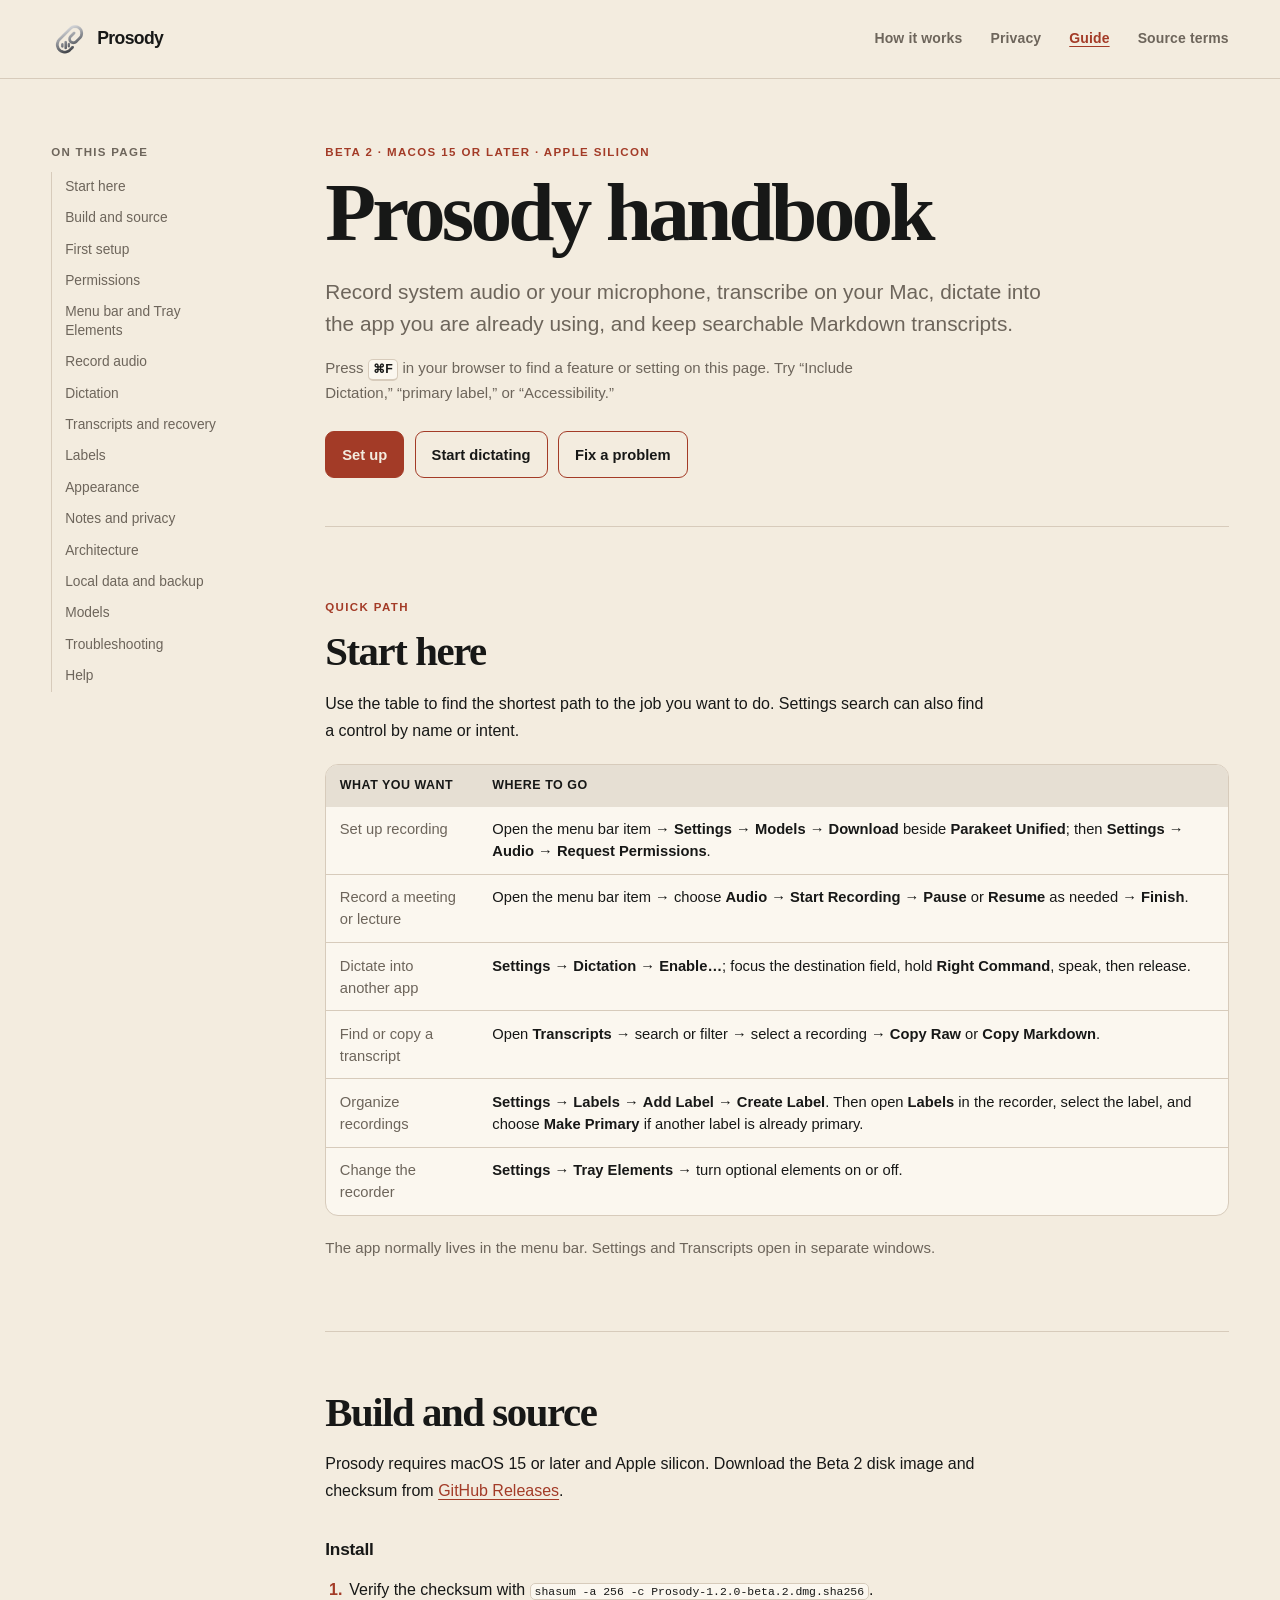
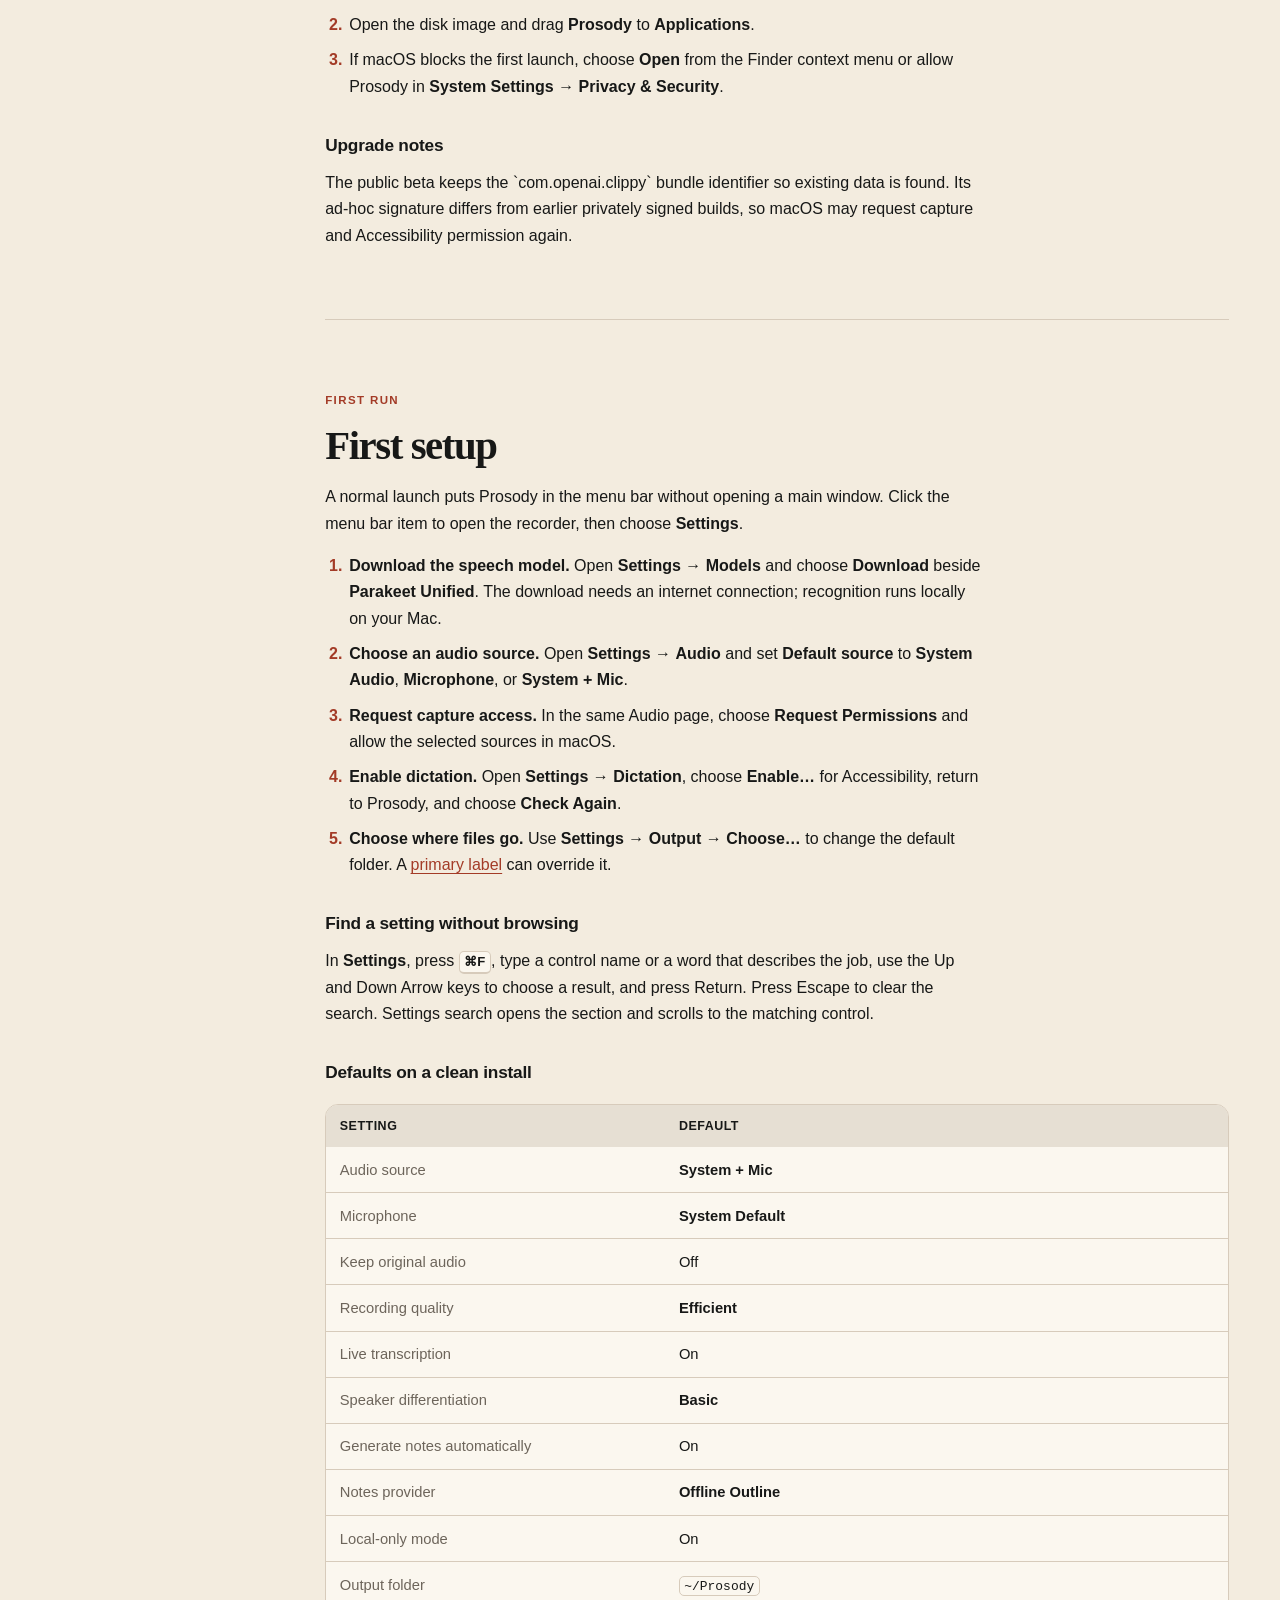
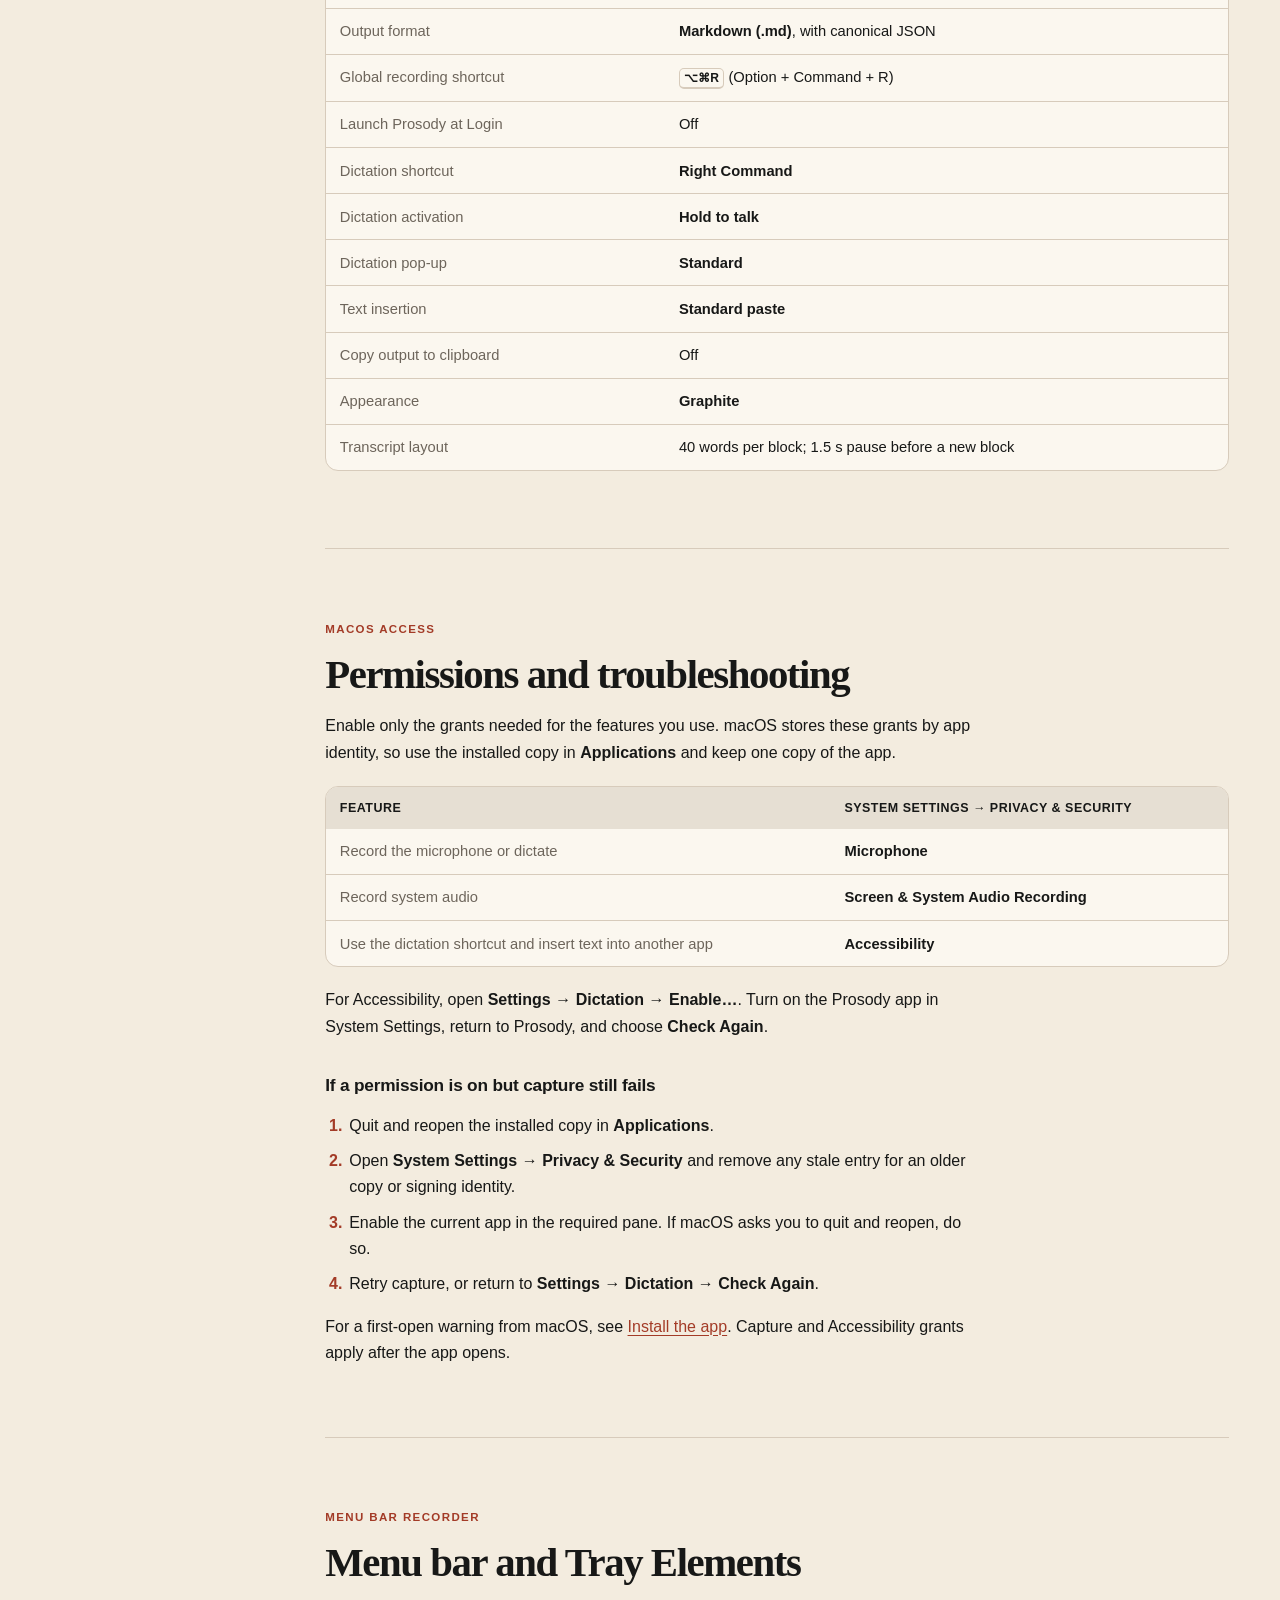
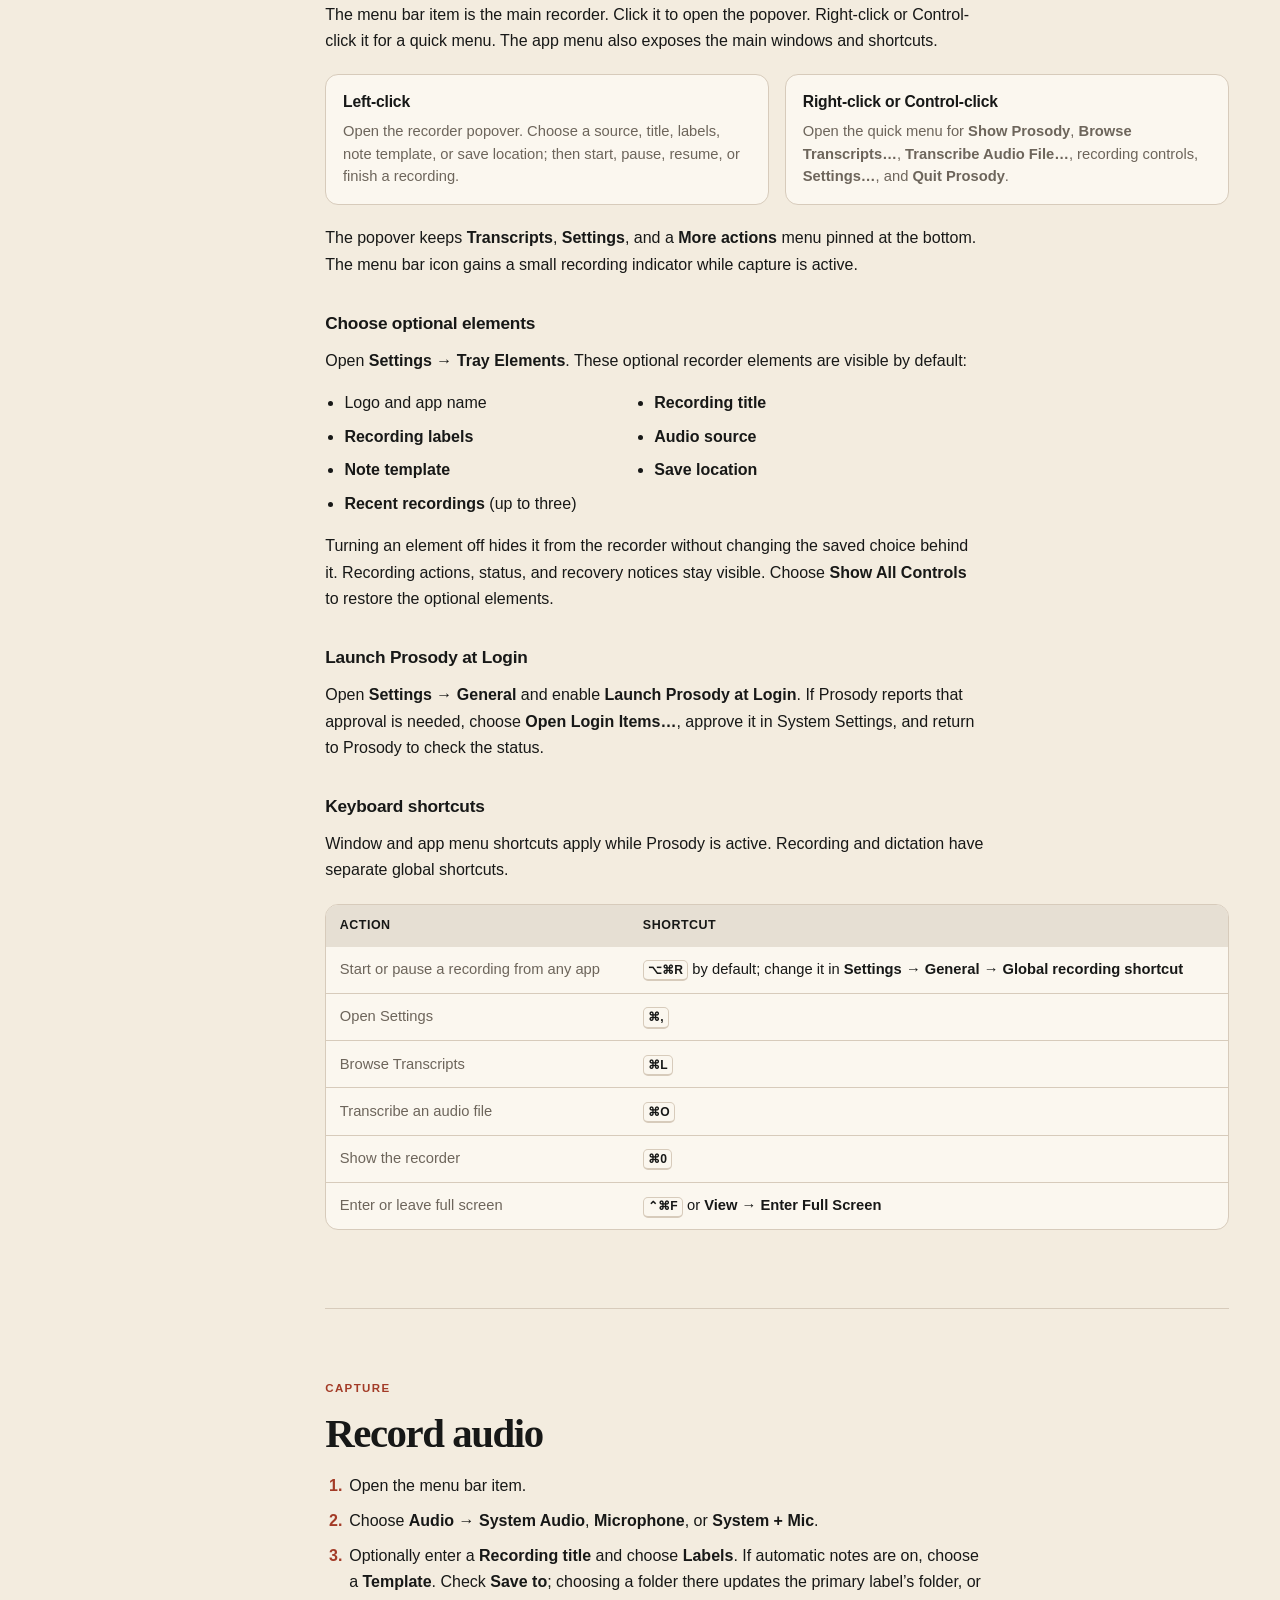
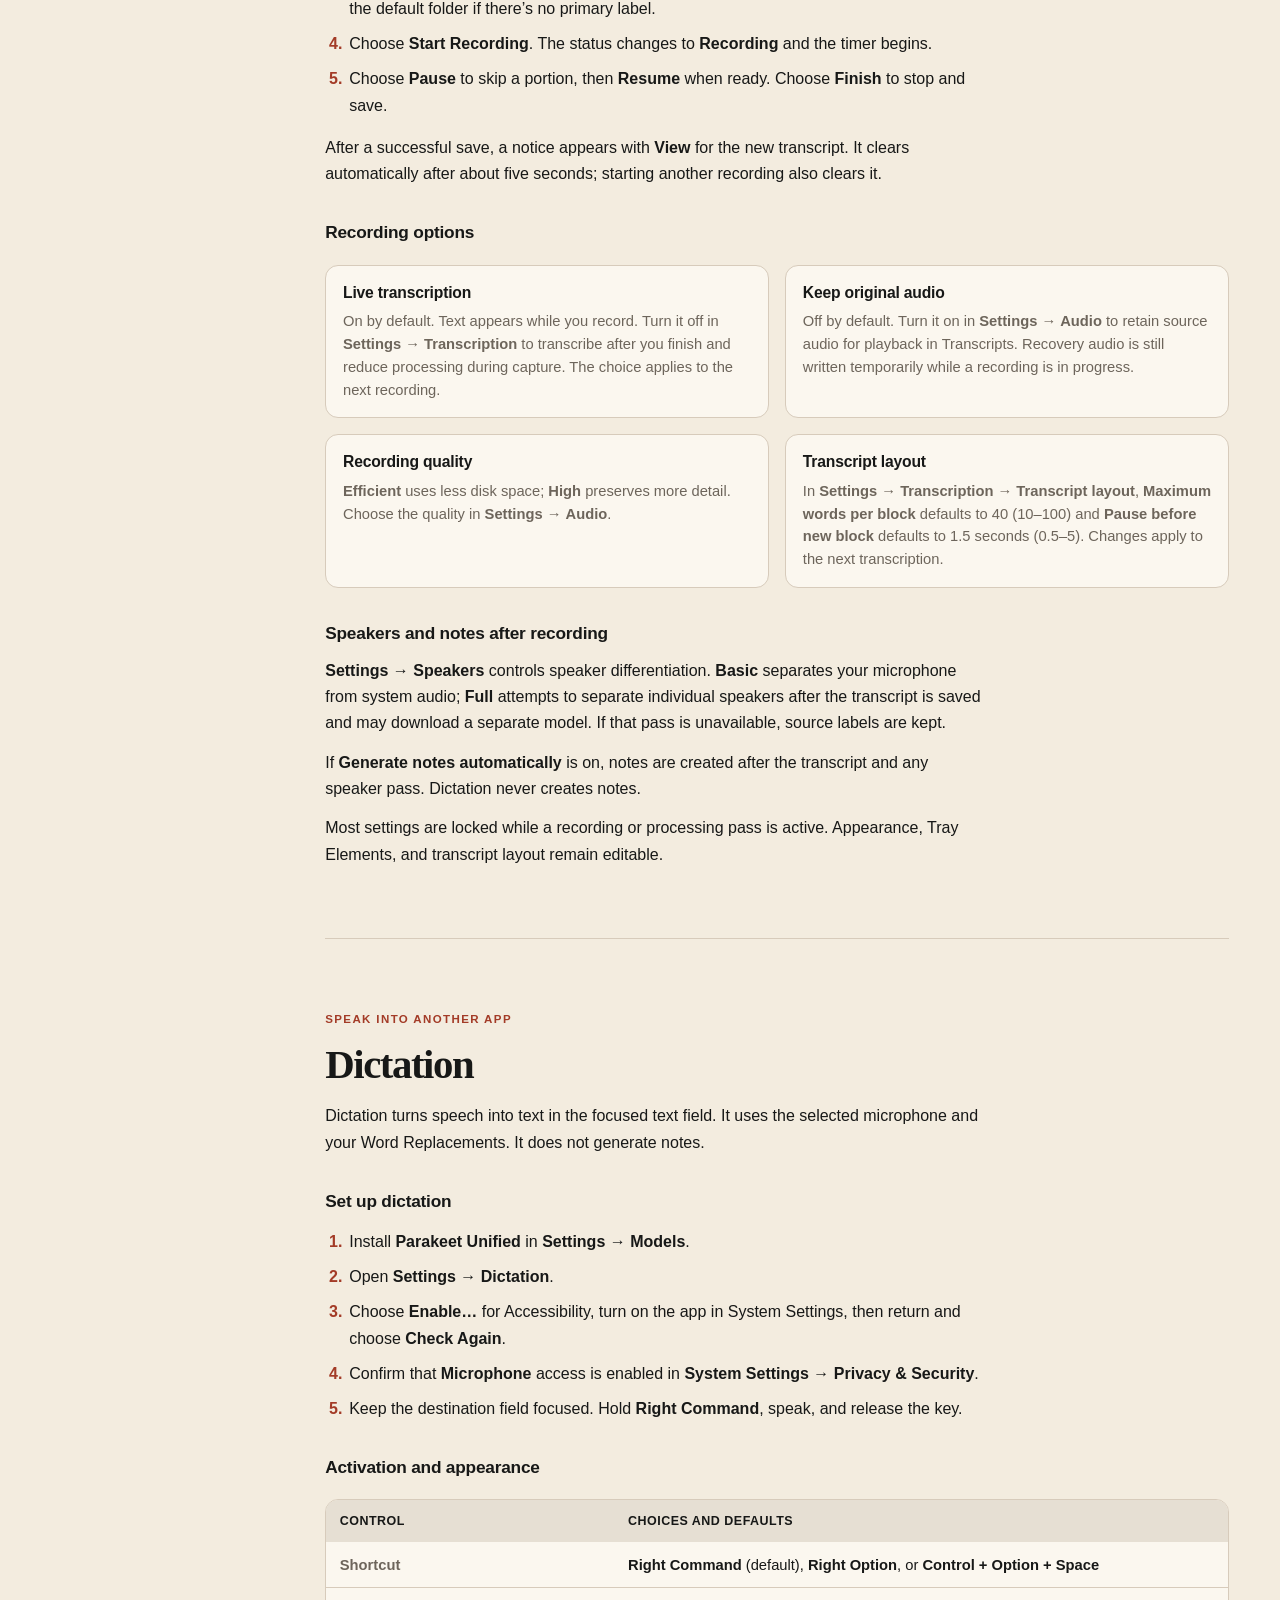
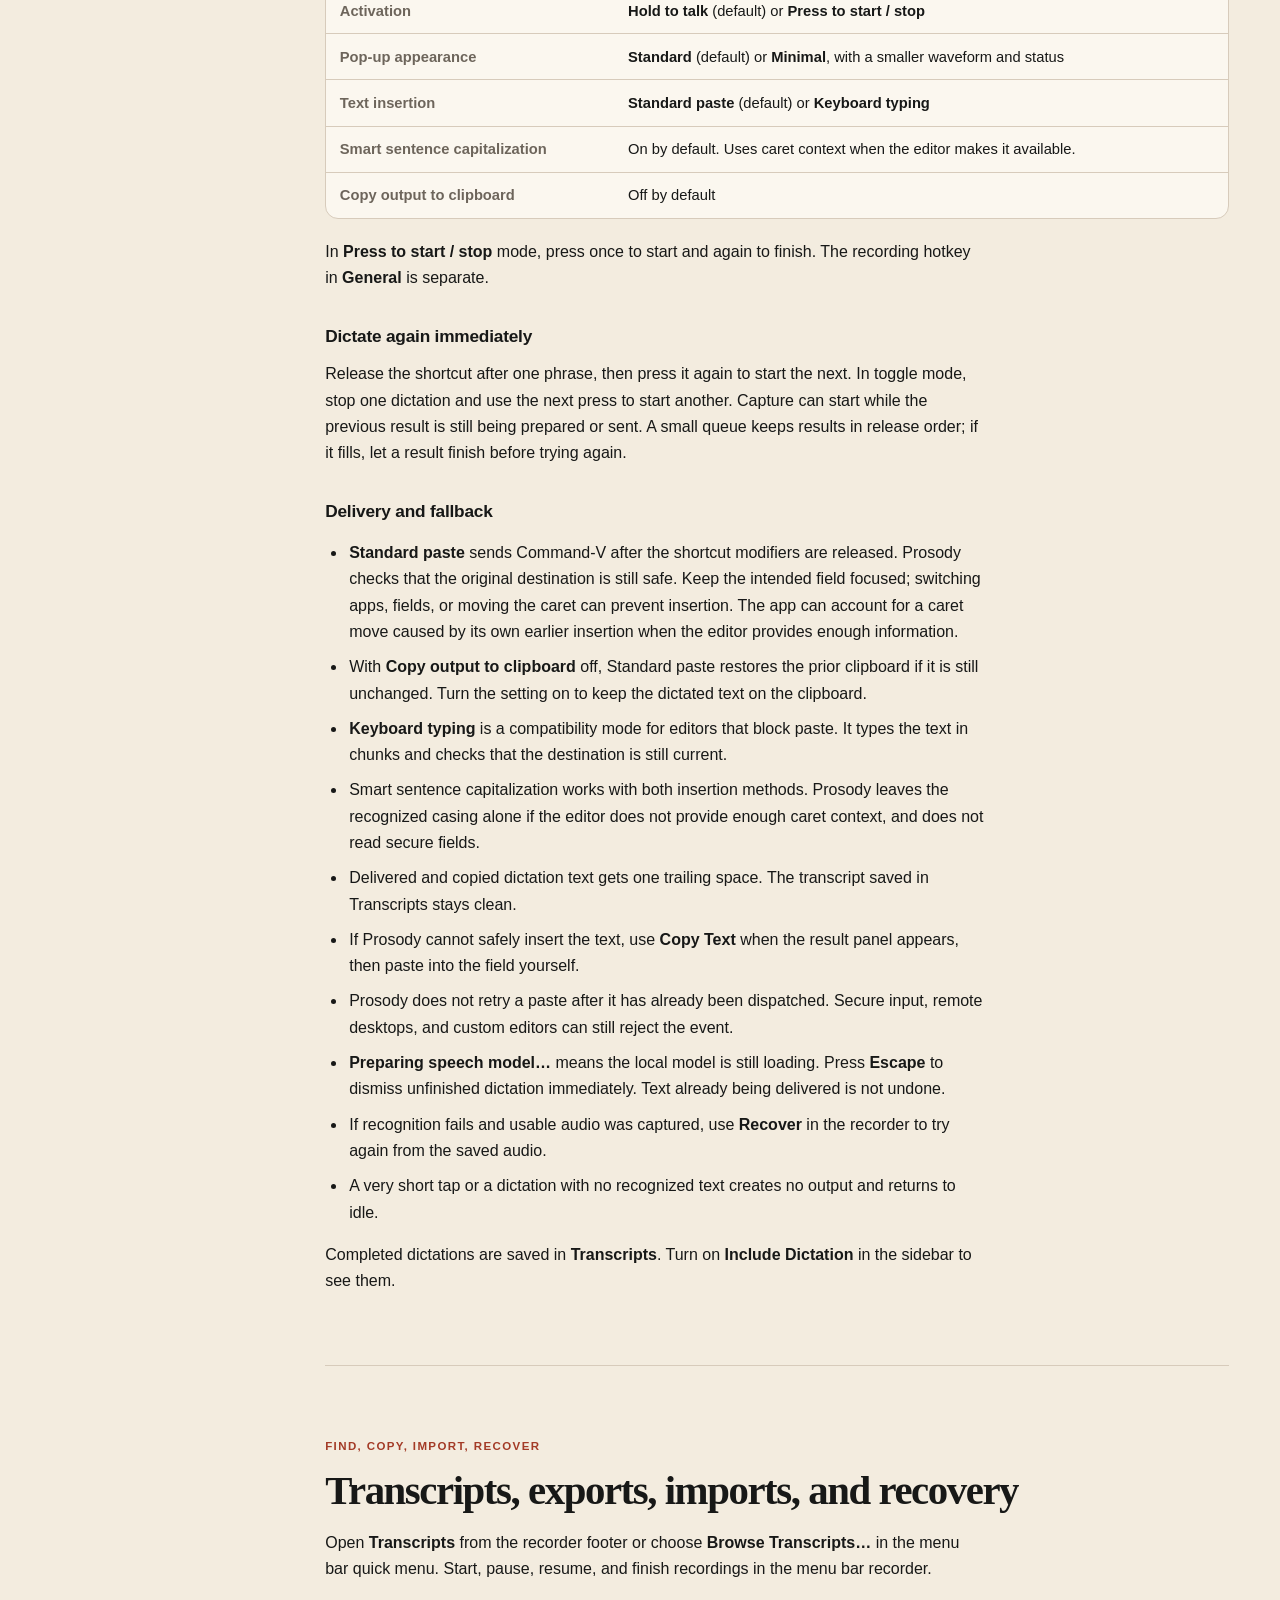
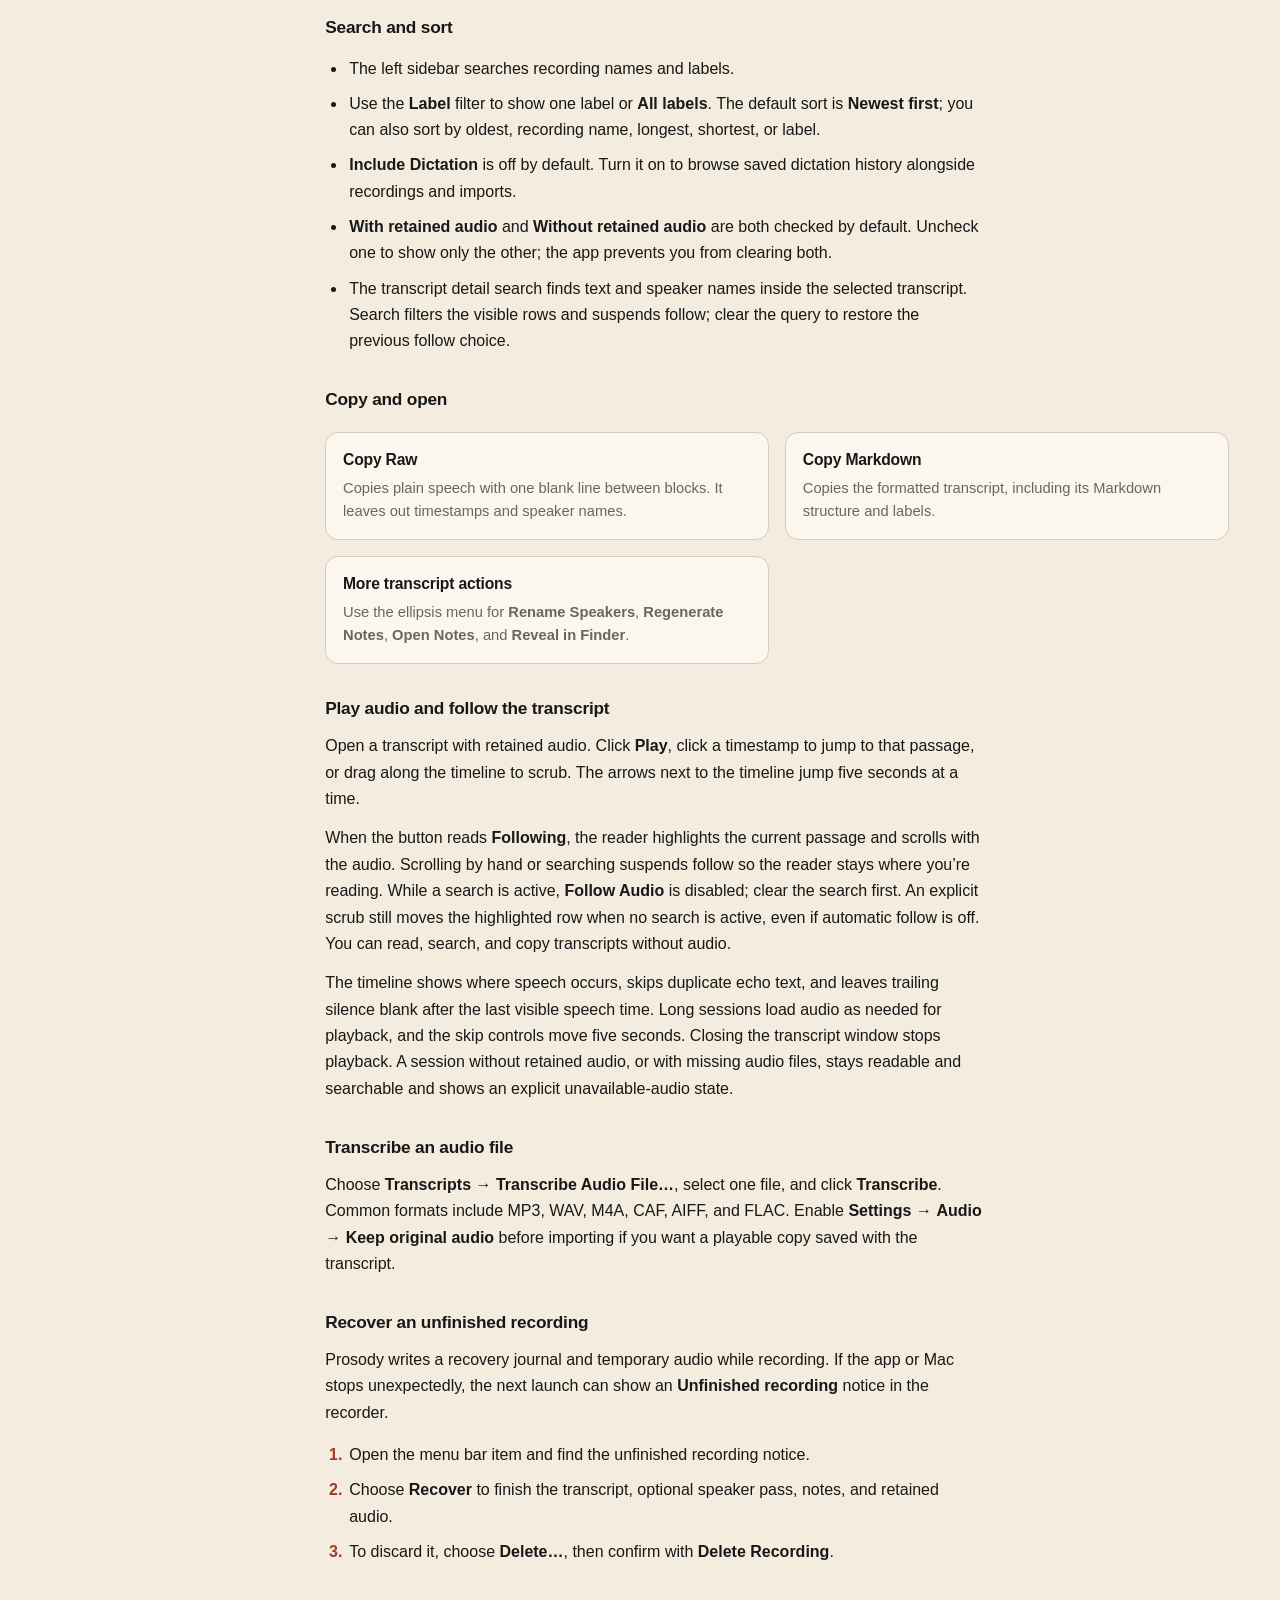
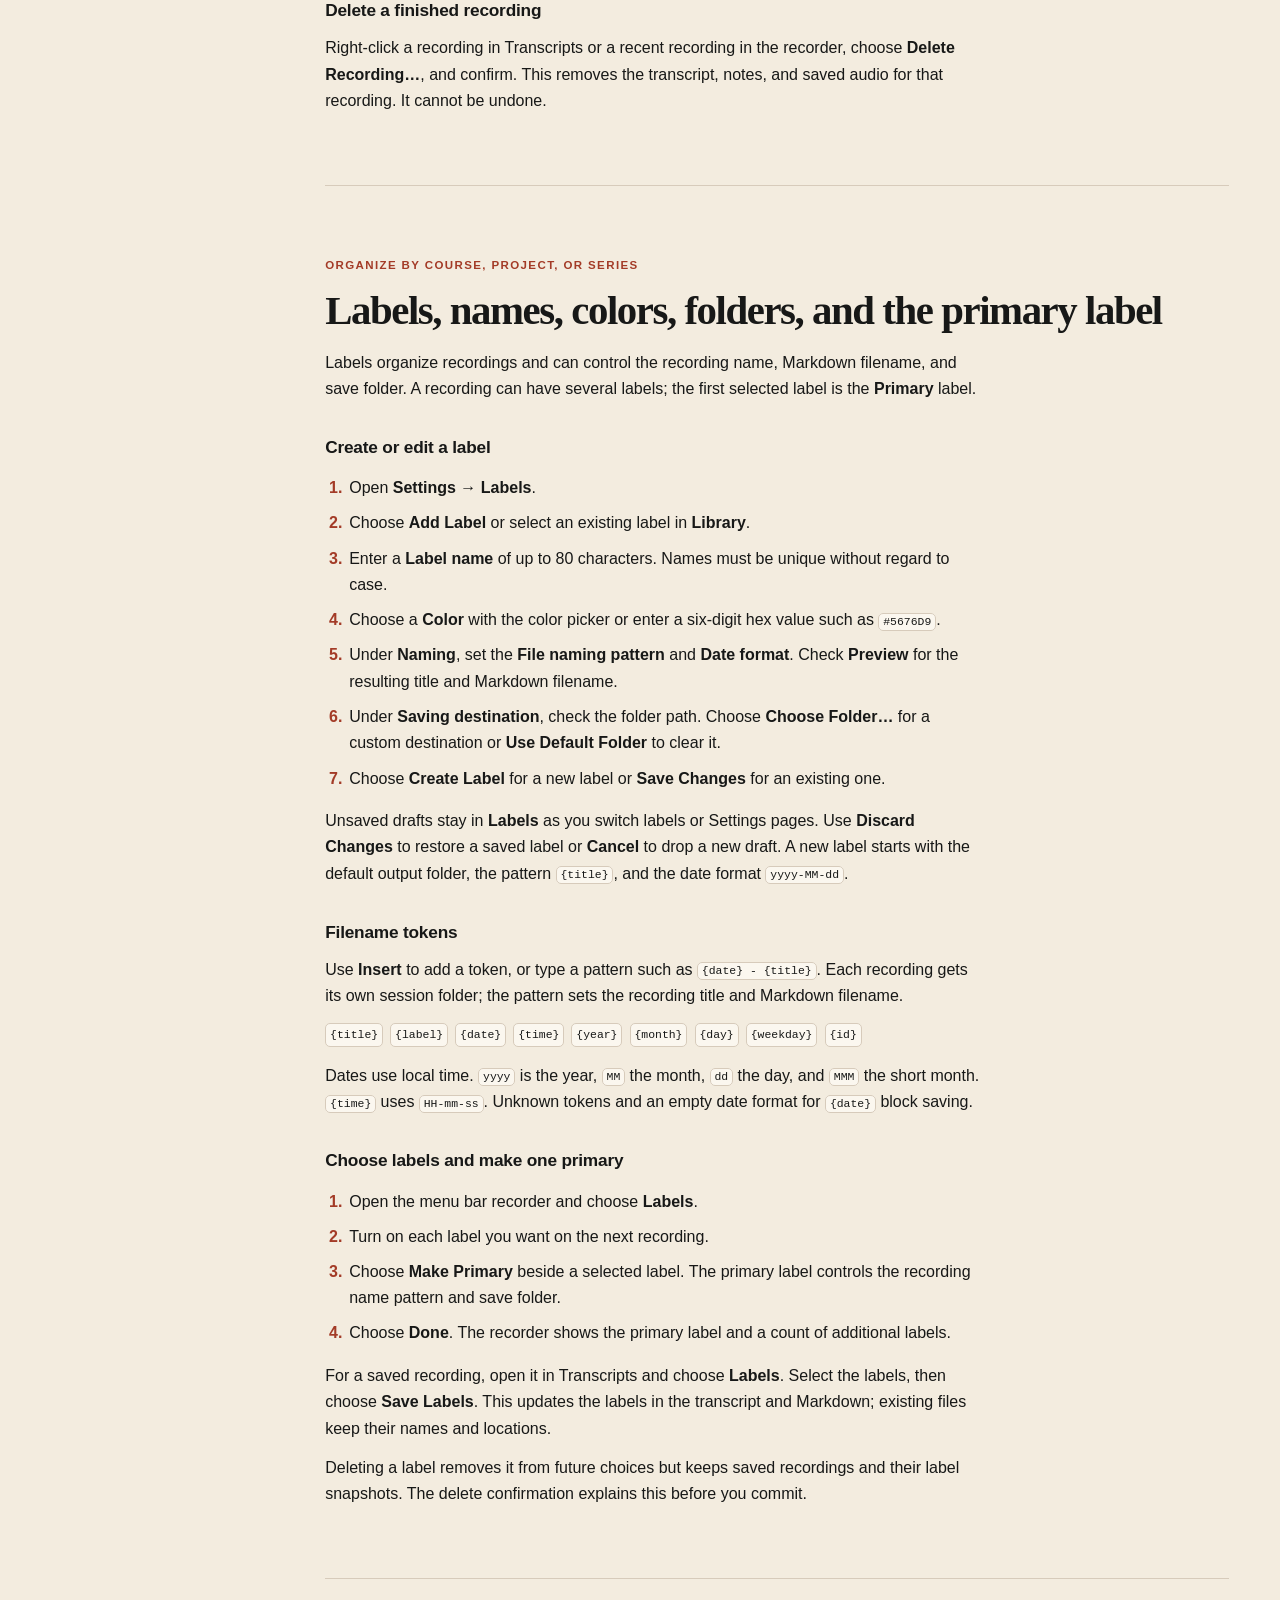
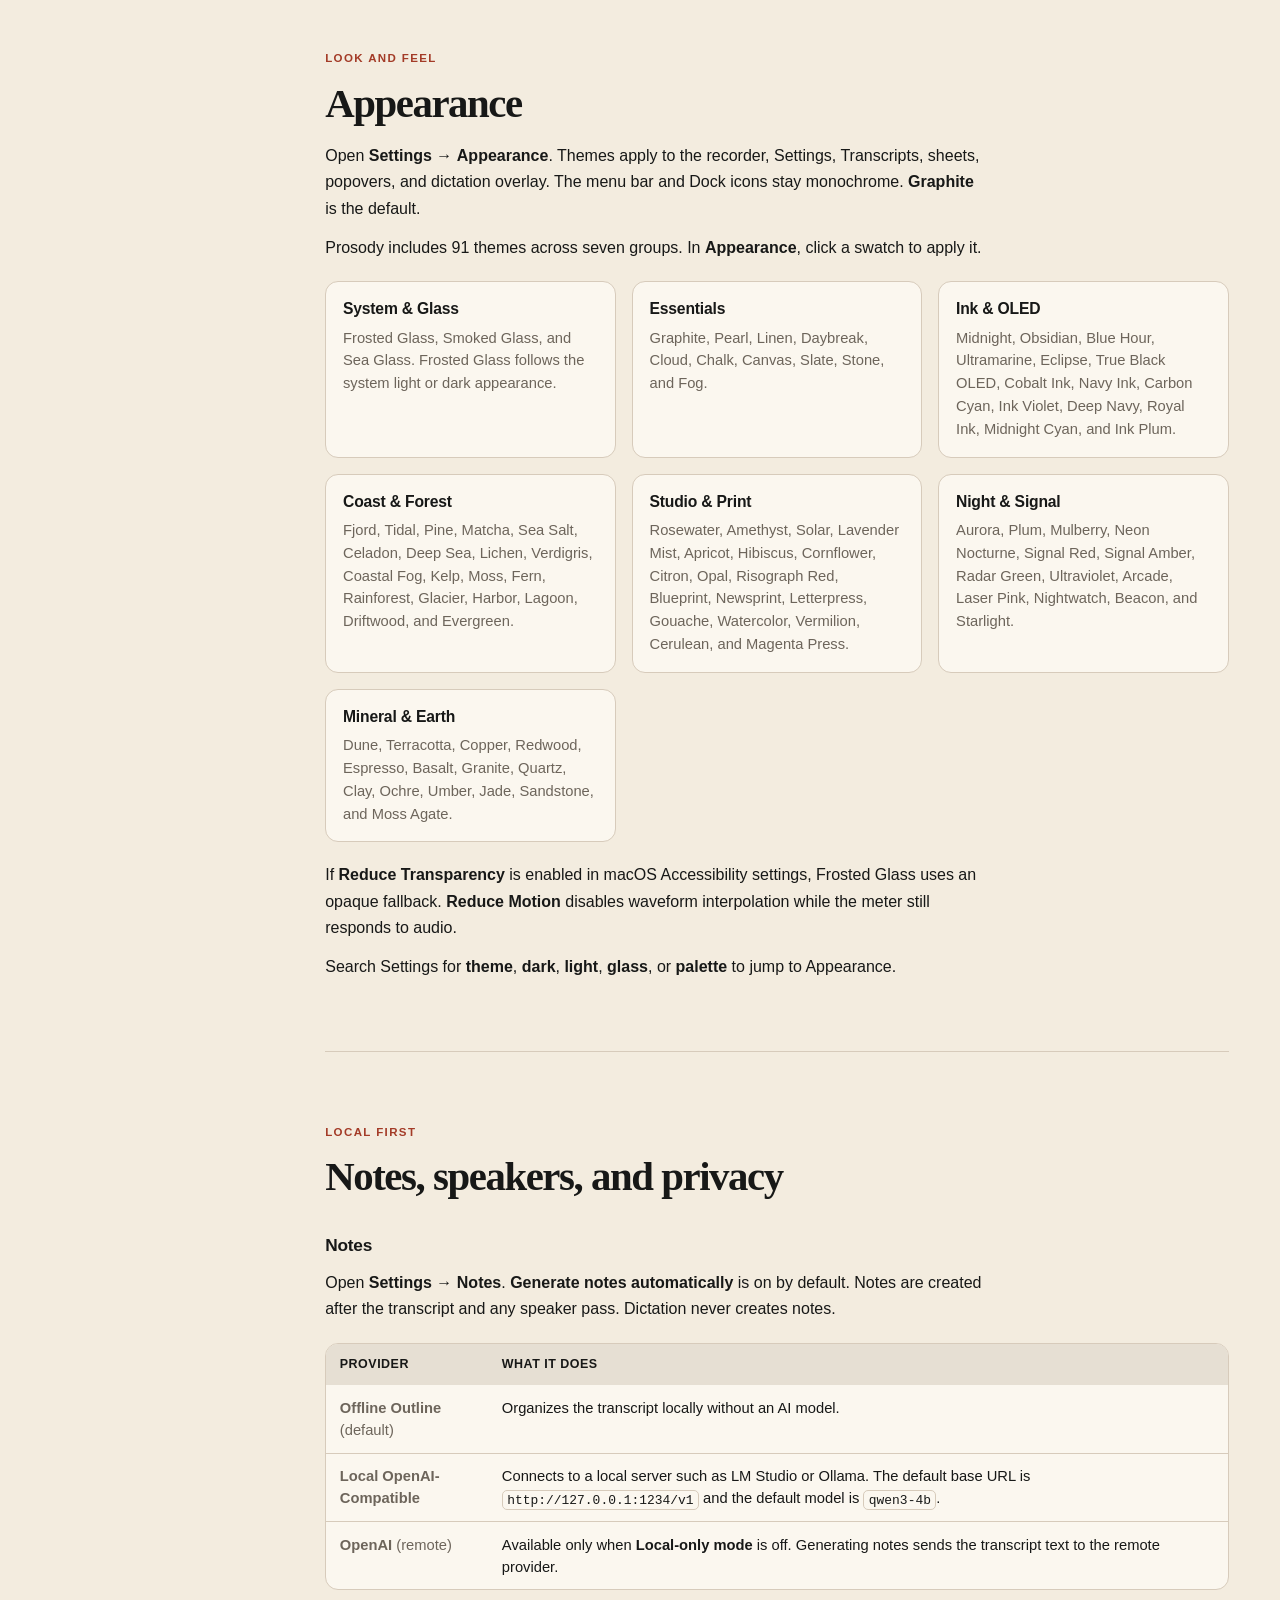
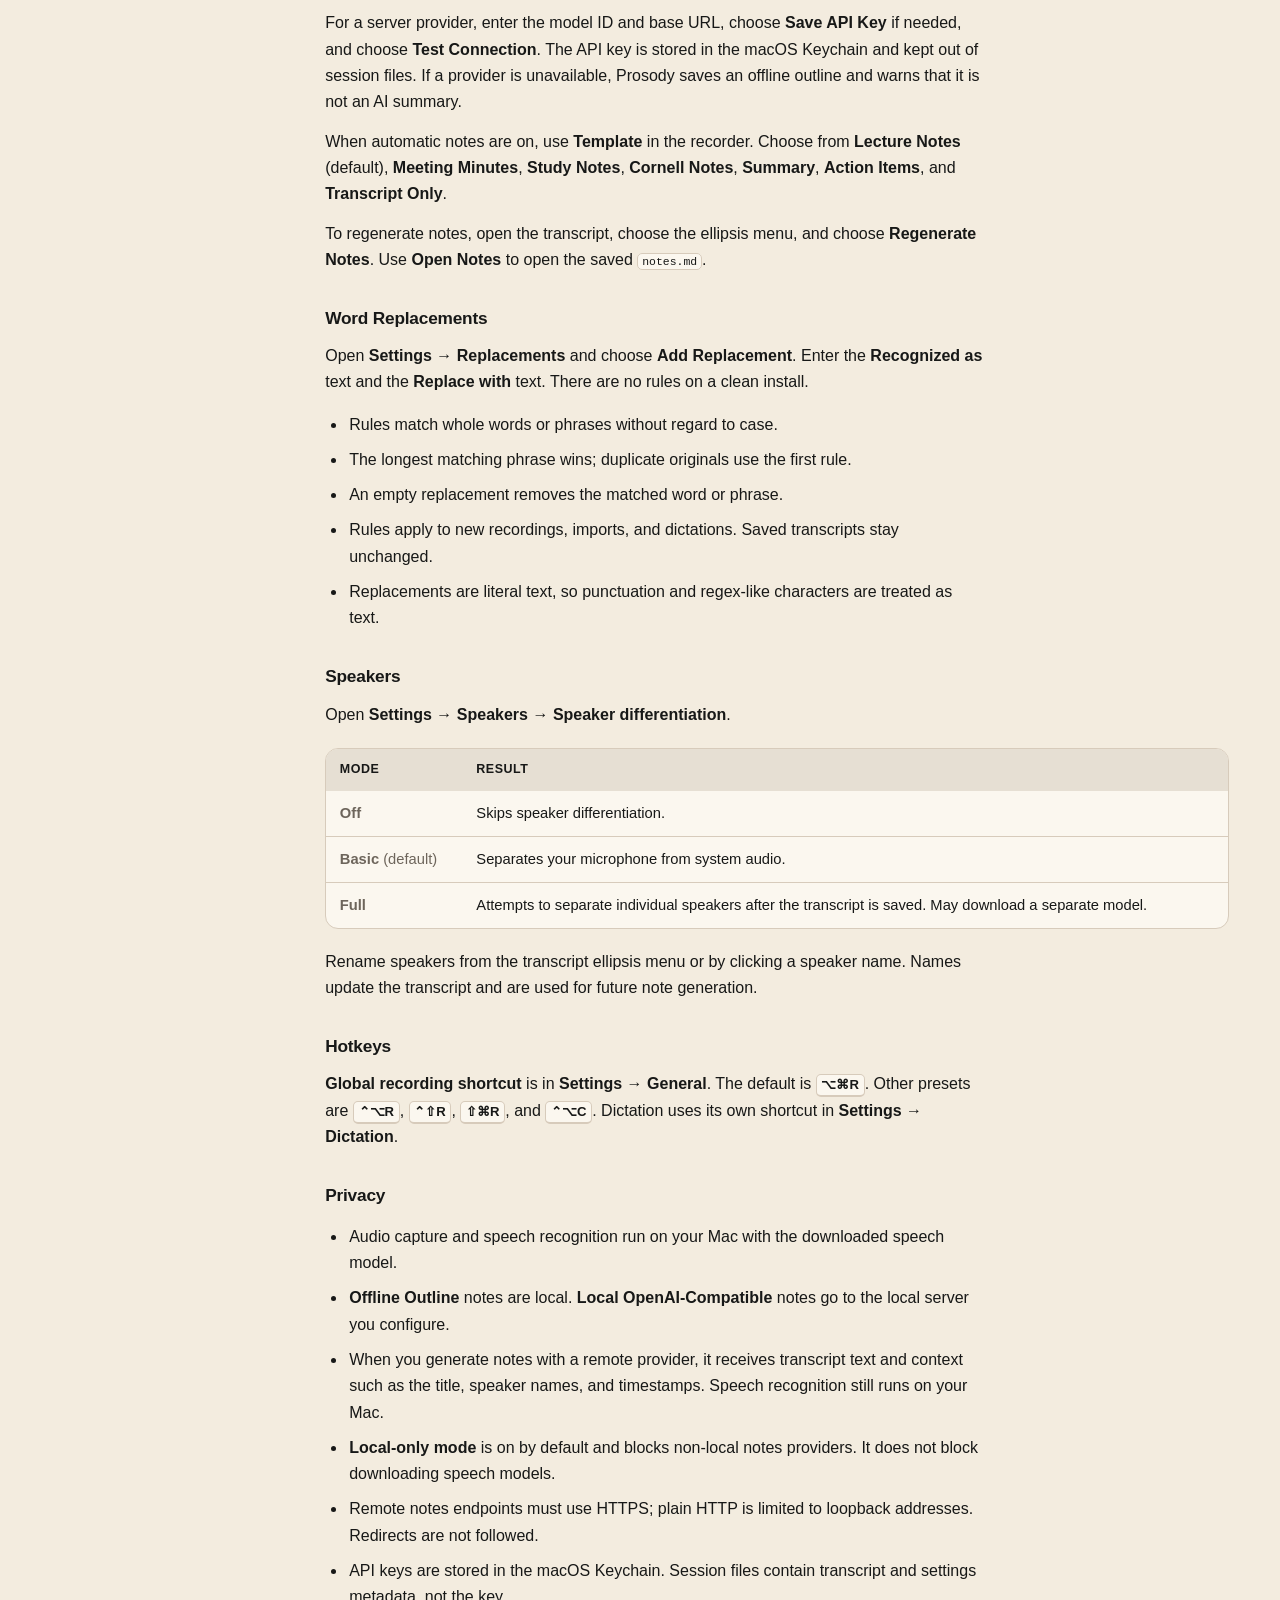
==== commit 6fd87a4f: "Prepare Prosody Beta 2 dictation release" ====
--- a/site/guide/index.html
+++ b/site/guide/index.html
@@ -51,7 +51,7 @@
 
       <article class="guide-handbook">
         <header class="guide-hero">
-          <p class="guide-eyebrow">Beta 1 · macOS 15 or later · Apple silicon</p>
+          <p class="guide-eyebrow">Beta 2 · macOS 15 or later · Apple silicon</p>
           <h1>Prosody handbook</h1>
           <p class="guide-lede">Record system audio or your microphone, transcribe on your Mac, dictate into the app you are already using, and keep searchable Markdown transcripts.</p>
           <p class="guide-note">Press <kbd>⌘F</kbd> in your browser to find a feature or setting on this page. Try “Include Dictation,” “primary label,” or “Accessibility.”</p>
@@ -86,11 +86,11 @@
 
         <section class="guide-section" id="install" aria-labelledby="install-title">
           <h2 id="install-title">Build and source</h2>
-          <p>Prosody requires macOS 15 or later and Apple silicon. This source snapshot does not include a signed installer, notarized build, or release assets.</p>
-          <h3 id="install-steps">Build from source</h3>
-          <p>See the repository README for the current build and source terms. Distribution identity and publication are handled outside this snapshot.</p>
+          <p>Prosody requires macOS 15 or later and Apple silicon. Download the Beta 2 disk image and checksum from <a href="https://github.com/K0g1/Prosody/releases/tag/v1.2.0-beta.2">GitHub Releases</a>.</p>
+          <h3 id="install-steps">Install</h3>
+          <ol class="guide-steps"><li>Verify the checksum with <code>shasum -a 256 -c Prosody-1.2.0-beta.2.dmg.sha256</code>.</li><li>Open the disk image and drag <strong>Prosody</strong> to <strong>Applications</strong>.</li><li>If macOS blocks the first launch, choose <strong>Open</strong> from the Finder context menu or allow Prosody in <strong>System Settings → Privacy &amp; Security</strong>.</li></ol>
           <h3 id="upgrade">Upgrade notes</h3>
-          <p>Distributed builds may retain the bundle identifier and signing identity for upgrades. This source snapshot does not include a signed binary.</p>
+          <p>The public beta keeps the `com.openai.clippy` bundle identifier so existing data is found. Its ad-hoc signature differs from earlier privately signed builds, so macOS may request capture and Accessibility permission again.</p>
         </section>
 
         <section class="guide-section" id="setup" aria-labelledby="setup-title">
@@ -266,6 +266,7 @@
 
           <h3 id="dictation-setup">Set up dictation</h3>
           <ol class="guide-steps">
+            <li>Install <strong>Parakeet Unified</strong> in <strong>Settings</strong> → <strong>Models</strong>.</li>
             <li>Open <strong>Settings</strong> → <strong>Dictation</strong>.</li>
             <li>Choose <strong>Enable…</strong> for Accessibility, turn on the app in System Settings, then return and choose <strong>Check Again</strong>.</li>
             <li>Confirm that <strong>Microphone</strong> access is enabled in <strong>System Settings</strong> → <strong>Privacy &amp; Security</strong>.</li>
@@ -281,8 +282,9 @@
               <tbody>
                 <tr><td><strong>Shortcut</strong></td><td><strong>Right Command</strong> (default), <strong>Right Option</strong>, or <strong>Control + Option + Space</strong></td></tr>
                 <tr><td><strong>Activation</strong></td><td><strong>Hold to talk</strong> (default) or <strong>Press to start / stop</strong></td></tr>
-                <tr><td><strong>Pop-up appearance</strong></td><td><strong>Standard</strong> (default) or <strong>Minimal</strong>, which shows only the waveform</td></tr>
+                <tr><td><strong>Pop-up appearance</strong></td><td><strong>Standard</strong> (default) or <strong>Minimal</strong>, with a smaller waveform and status</td></tr>
                 <tr><td><strong>Text insertion</strong></td><td><strong>Standard paste</strong> (default) or <strong>Keyboard typing</strong></td></tr>
+                <tr><td><strong>Smart sentence capitalization</strong></td><td>On by default. Uses caret context when the editor makes it available.</td></tr>
                 <tr><td><strong>Copy output to clipboard</strong></td><td>Off by default</td></tr>
               </tbody>
             </table>
@@ -297,10 +299,12 @@
             <li><strong>Standard paste</strong> sends Command-V after the shortcut modifiers are released. Prosody checks that the original destination is still safe. Keep the intended field focused; switching apps, fields, or moving the caret can prevent insertion. The app can account for a caret move caused by its own earlier insertion when the editor provides enough information.</li>
             <li>With <strong>Copy output to clipboard</strong> off, Standard paste restores the prior clipboard if it is still unchanged. Turn the setting on to keep the dictated text on the clipboard.</li>
             <li><strong>Keyboard typing</strong> is a compatibility mode for editors that block paste. It types the text in chunks and checks that the destination is still current.</li>
+            <li>Smart sentence capitalization works with both insertion methods. Prosody leaves the recognized casing alone if the editor does not provide enough caret context, and does not read secure fields.</li>
             <li>Delivered and copied dictation text gets one trailing space. The transcript saved in Transcripts stays clean.</li>
             <li>If Prosody cannot safely insert the text, use <strong>Copy Text</strong> when the result panel appears, then paste into the field yourself.</li>
             <li>Prosody does not retry a paste after it has already been dispatched. Secure input, remote desktops, and custom editors can still reject the event.</li>
-            <li>Press <strong>Escape</strong> to discard unfinished dictation. Text already being delivered is not undone.</li>
+            <li><strong>Preparing speech model…</strong> means the local model is still loading. Press <strong>Escape</strong> to dismiss unfinished dictation immediately. Text already being delivered is not undone.</li>
+            <li>If recognition fails and usable audio was captured, use <strong>Recover</strong> in the recorder to try again from the saved audio.</li>
             <li>A very short tap or a dictation with no recognized text creates no output and returns to idle.</li>
           </ul>
           <p>Completed dictations are saved in <strong>Transcripts</strong>. Turn on <strong>Include Dictation</strong> in the sidebar to see them.</p>
@@ -395,7 +399,7 @@
           <p class="guide-kicker">Look and feel</p>
           <h2 id="appearance-title">Appearance</h2>
           <p>Open <strong>Settings</strong> → <strong>Appearance</strong>. Themes apply to the recorder, Settings, Transcripts, sheets, popovers, and dictation overlay. The menu bar and Dock icons stay monochrome. <strong>Graphite</strong> is the default.</p>
-          <p>Beta 1 adds 55 themes for a total of 91, across seven groups. In <strong>Appearance</strong>, click a swatch to apply it.</p>
+          <p>Prosody includes 91 themes across seven groups. In <strong>Appearance</strong>, click a swatch to apply it.</p>
           <div class="guide-grid guide-grid-three">
             <div class="guide-card"><h3>System &amp; Glass</h3><p>Frosted Glass, Smoked Glass, and Sea Glass. Frosted Glass follows the system light or dark appearance.</p></div>
             <div class="guide-card"><h3>Essentials</h3><p>Graphite, Pearl, Linen, Daybreak, Cloud, Chalk, Canvas, Slate, Stone, and Fog.</p></div>
@@ -579,17 +583,17 @@
             <p>Choose <strong>Recover</strong> to finish it or <strong>Delete…</strong> to discard it. Recovery is designed to preserve checkpoints after an unexpected stop.</p>
 
             <h3>The app will not launch.</h3>
-            <p>If a distributed build is available, verify its source and checksum. This source snapshot does not include a signed installer.</p>
+            <p>Verify the DMG against the SHA-256 file attached to the release. This public beta is ad-hoc signed and not notarized, so macOS may require approval in <strong>System Settings → Privacy &amp; Security</strong>.</p>
           </div>
         </section>
 
         <section class="guide-section" id="help" aria-labelledby="help-title">
           <p class="guide-kicker">Support</p>
           <h2 id="help-title">Help</h2>
-          <p>Use the project issue tracker once a neutral destination is configured. Include the version and build from <strong>About Prosody</strong>, your macOS version, the steps to reproduce the problem, and the error text. Use a sample transcript and remove credentials and personal content before posting.</p>
-          <p>For a suspected vulnerability, use the project private reporting channel once it is configured.</p>
+          <p>Report ordinary bugs or request features in the project issue tracker. Include the version and build from <strong>About Prosody</strong>, your macOS version, the steps to reproduce the problem, and the error text. Use a sample transcript and remove credentials and personal content before posting.</p>
+          <p>For a suspected vulnerability, use the project security page to find the private reporting instructions.</p>
           <h3 id="source-terms">Source and terms</h3>
-          <p>Prosody’s source and assets are <strong>all rights reserved</strong>. The intended public source destination will be configured separately. This snapshot remains subject to a history disclosure review and does not grant an open-source license.</p>
+          <p>Prosody’s source and assets are <strong>all rights reserved</strong> and the public release does not grant an open-source license.</p>
           <p class="guide-back"><a href="#main-content">Back to the top</a></p>
         </section>
       </article>
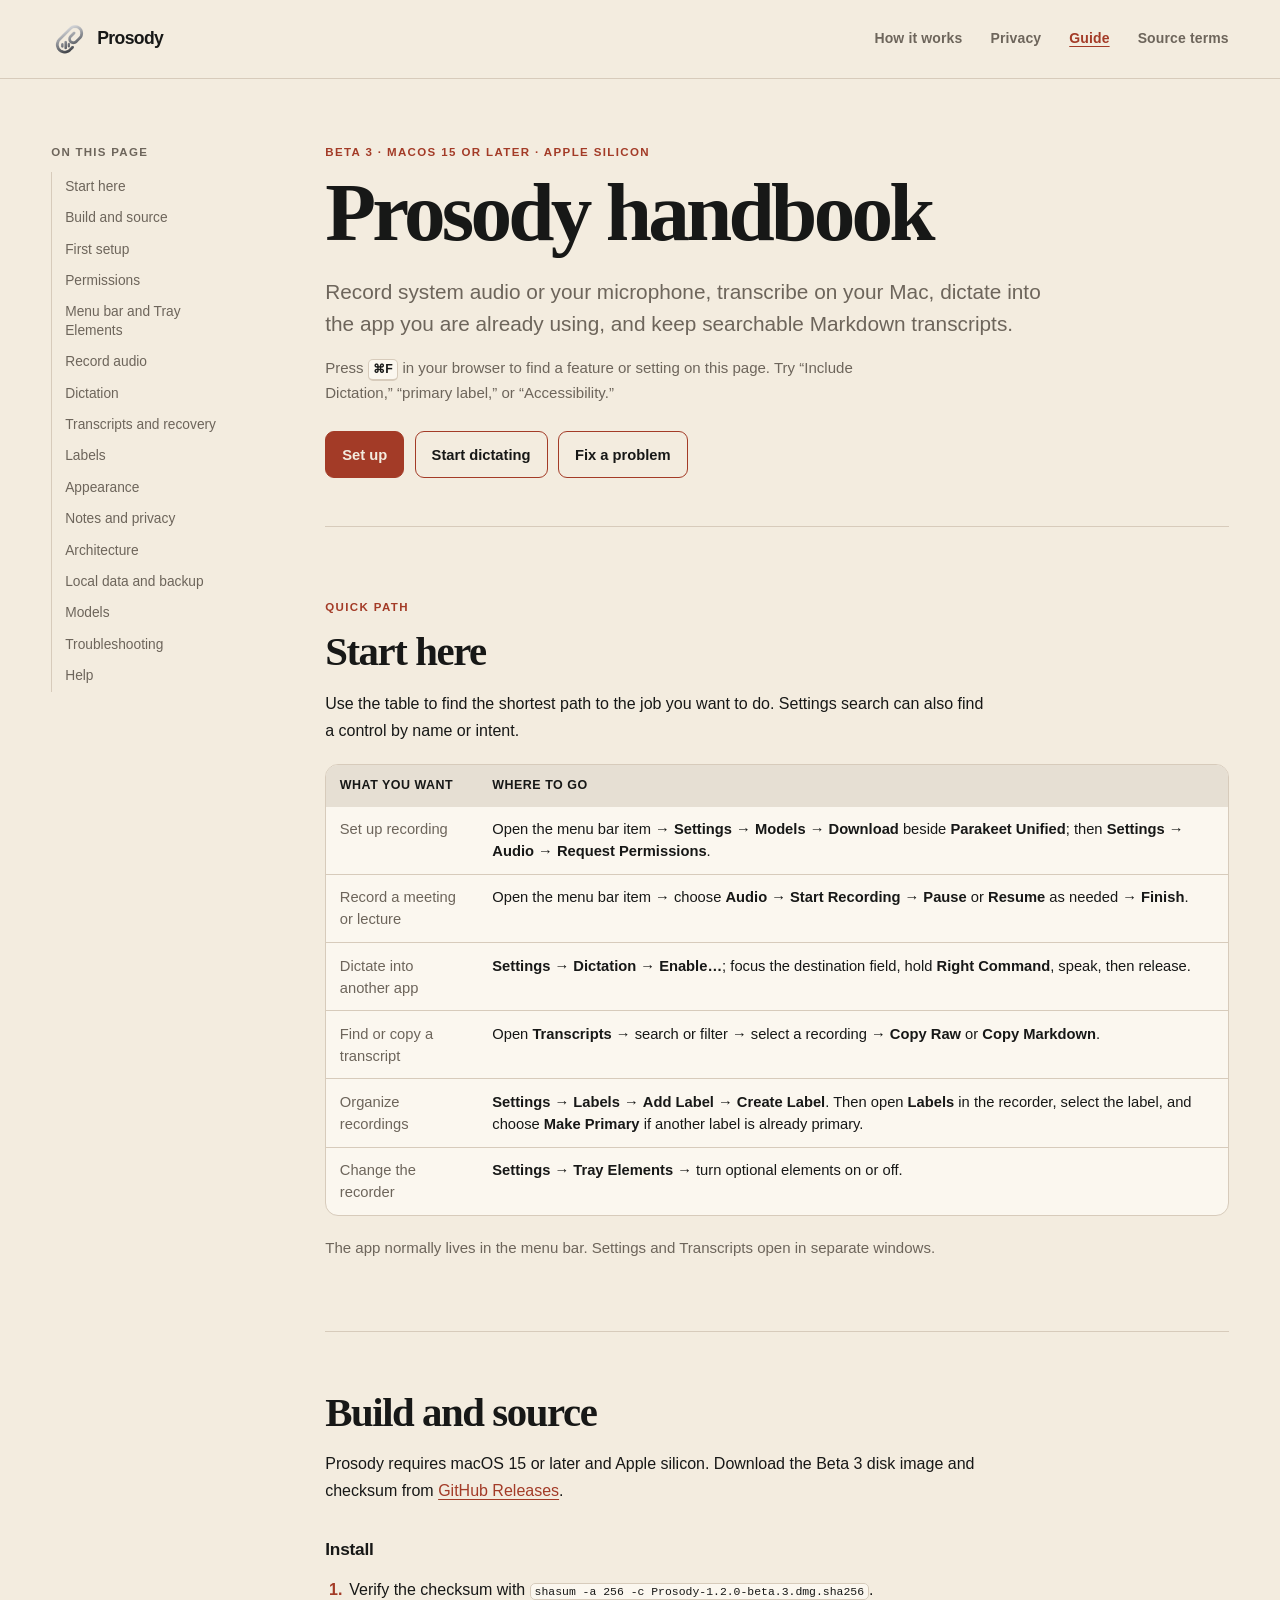
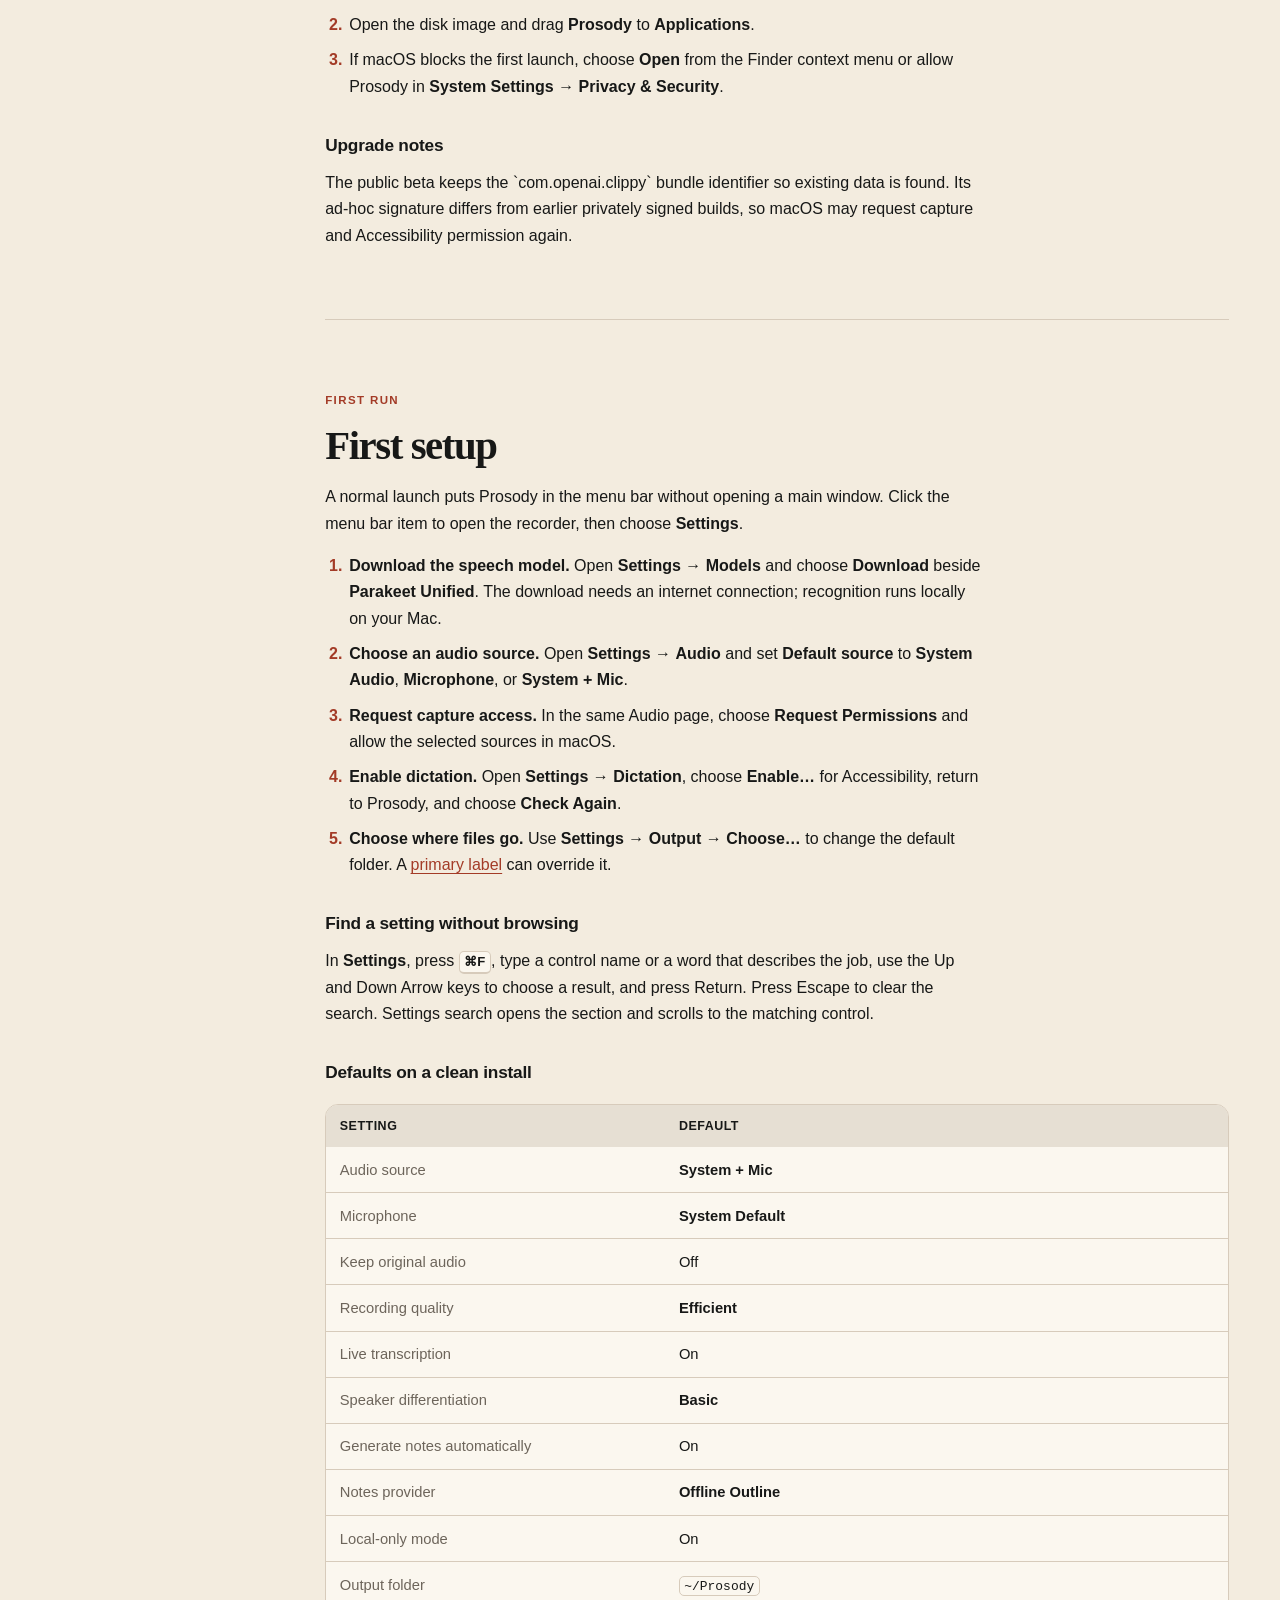
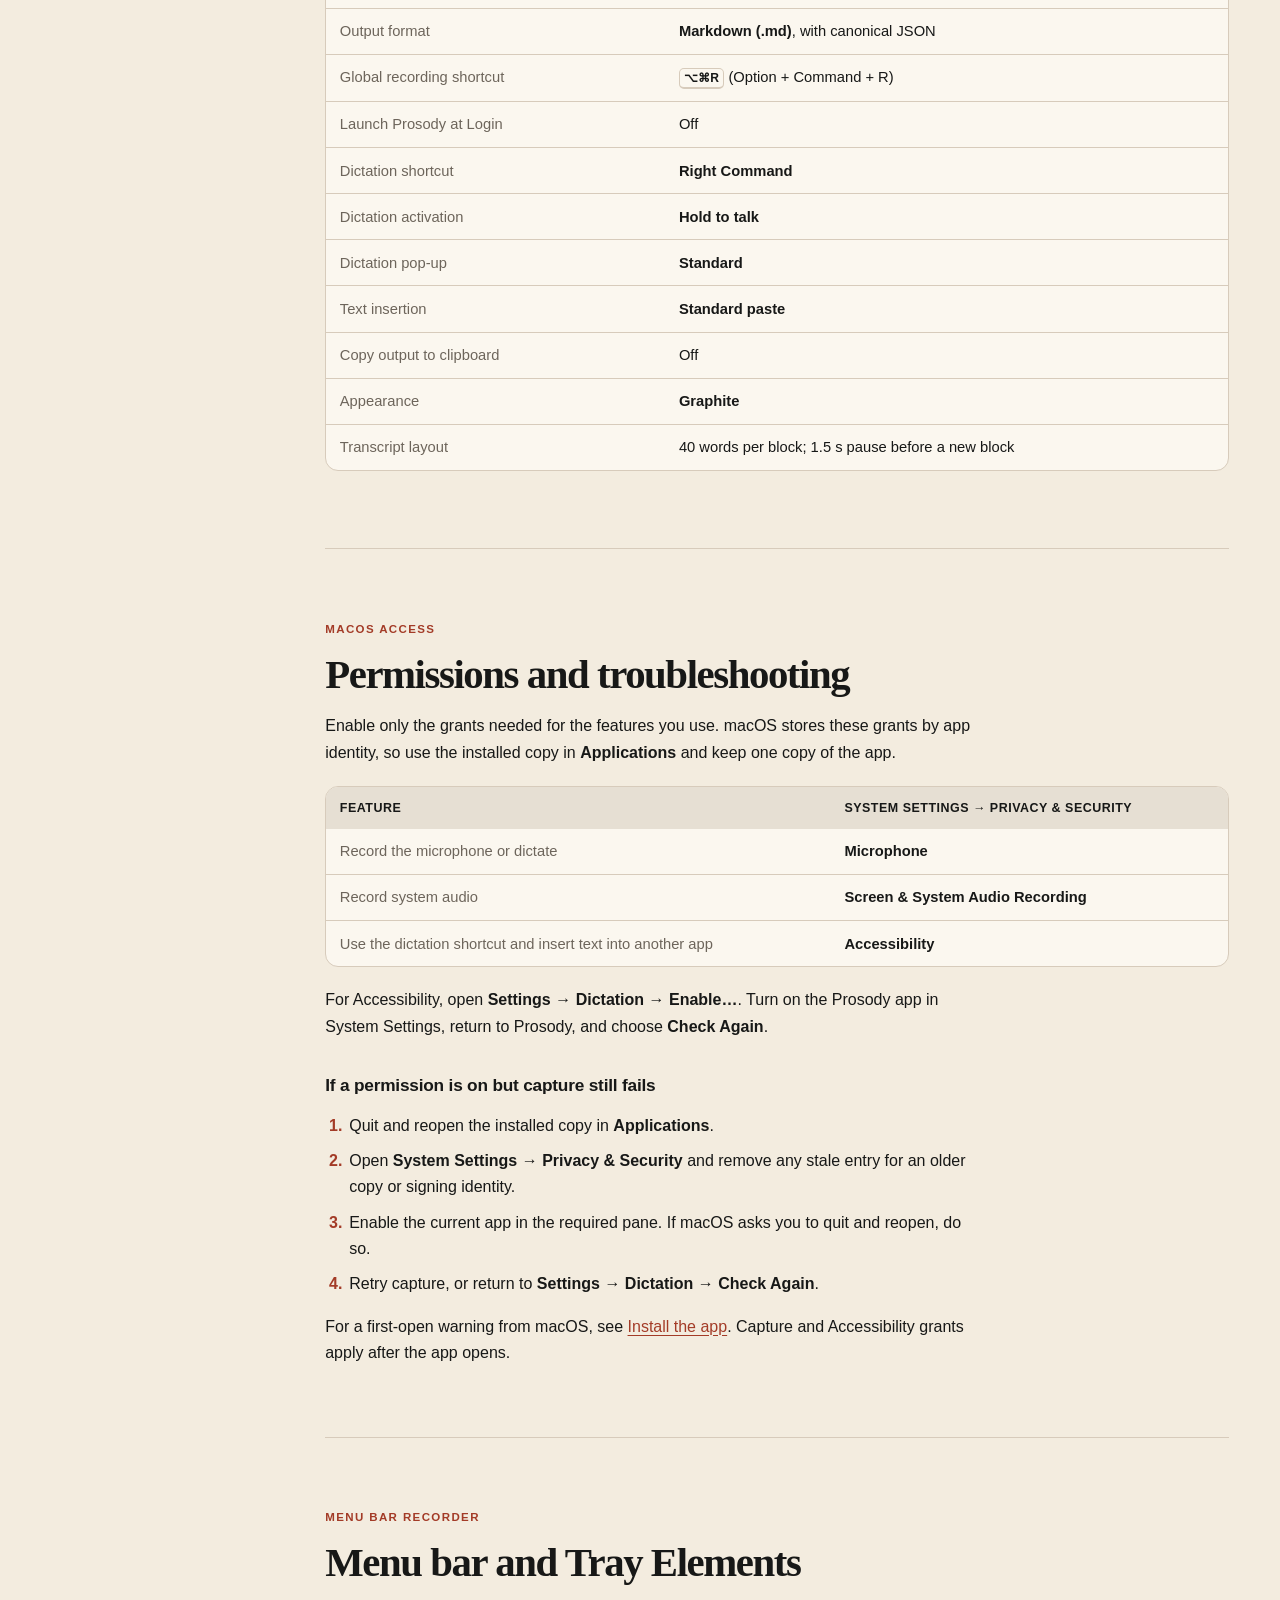
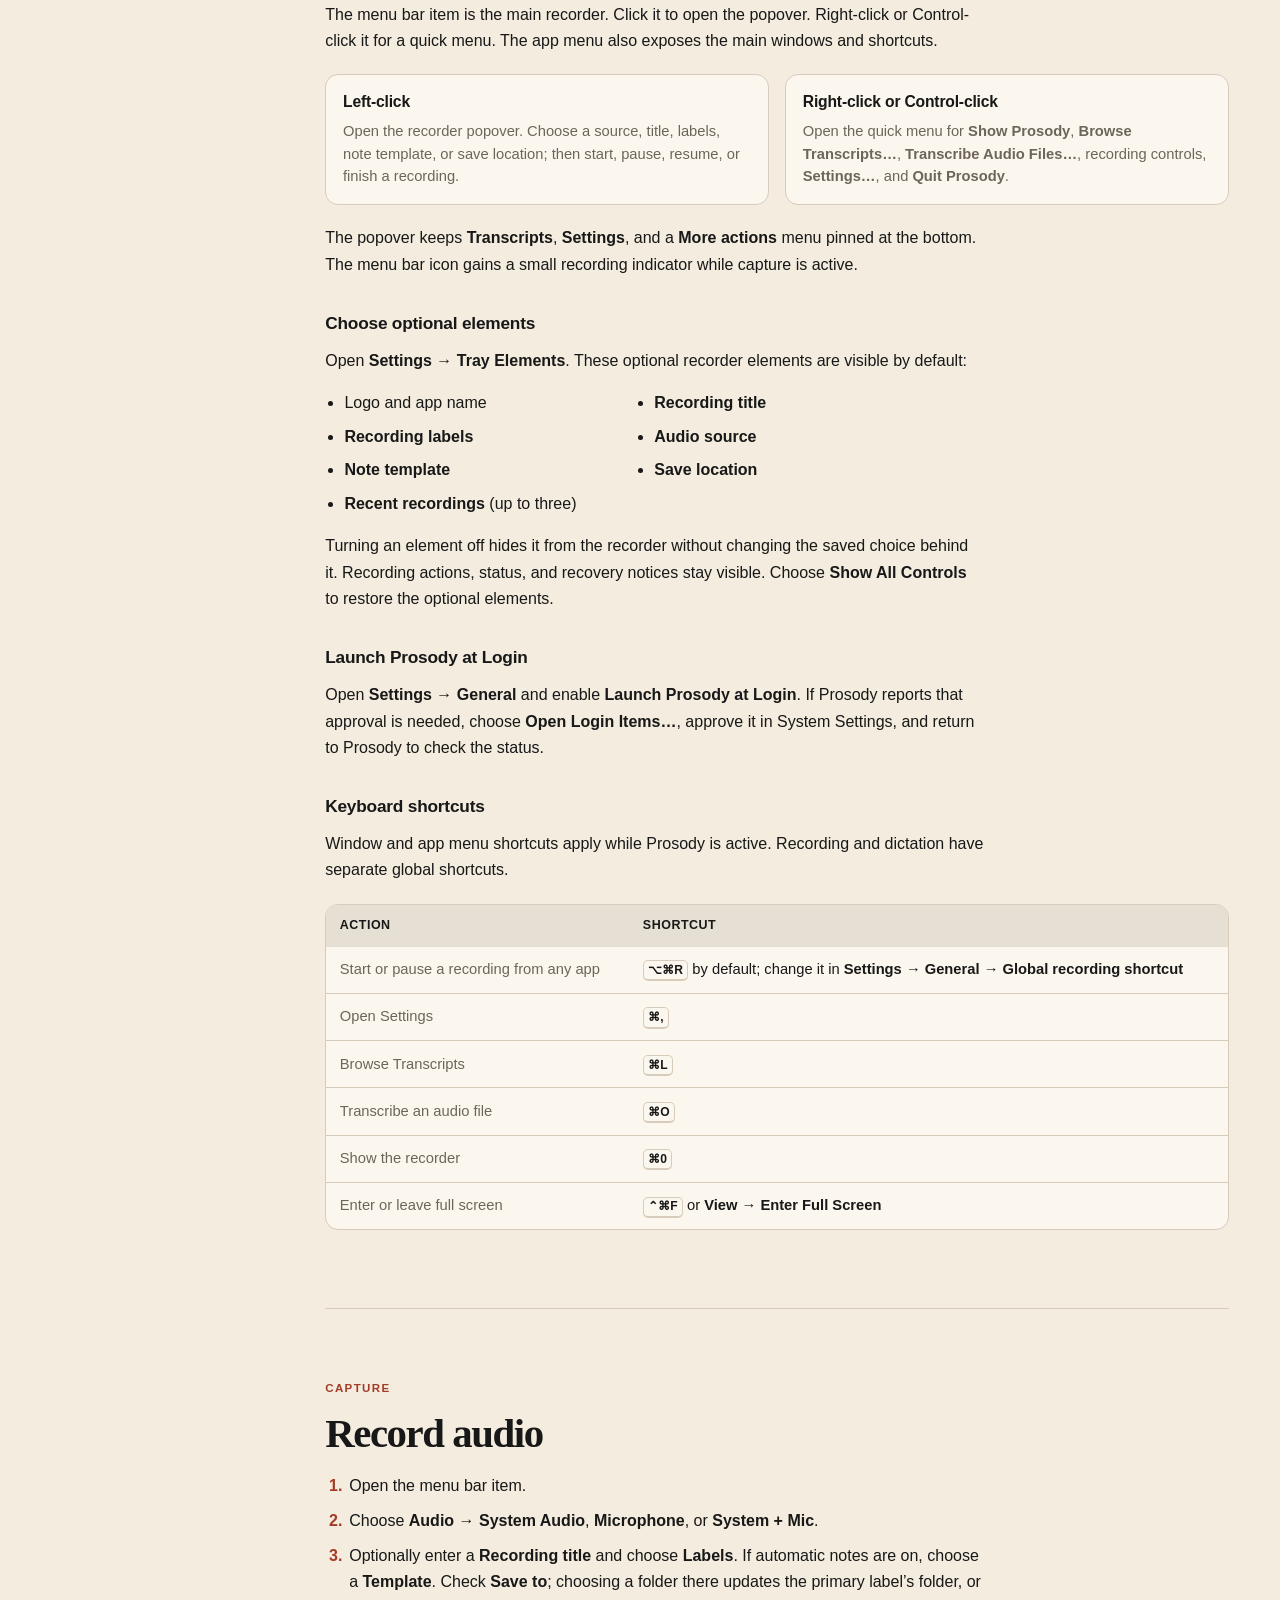
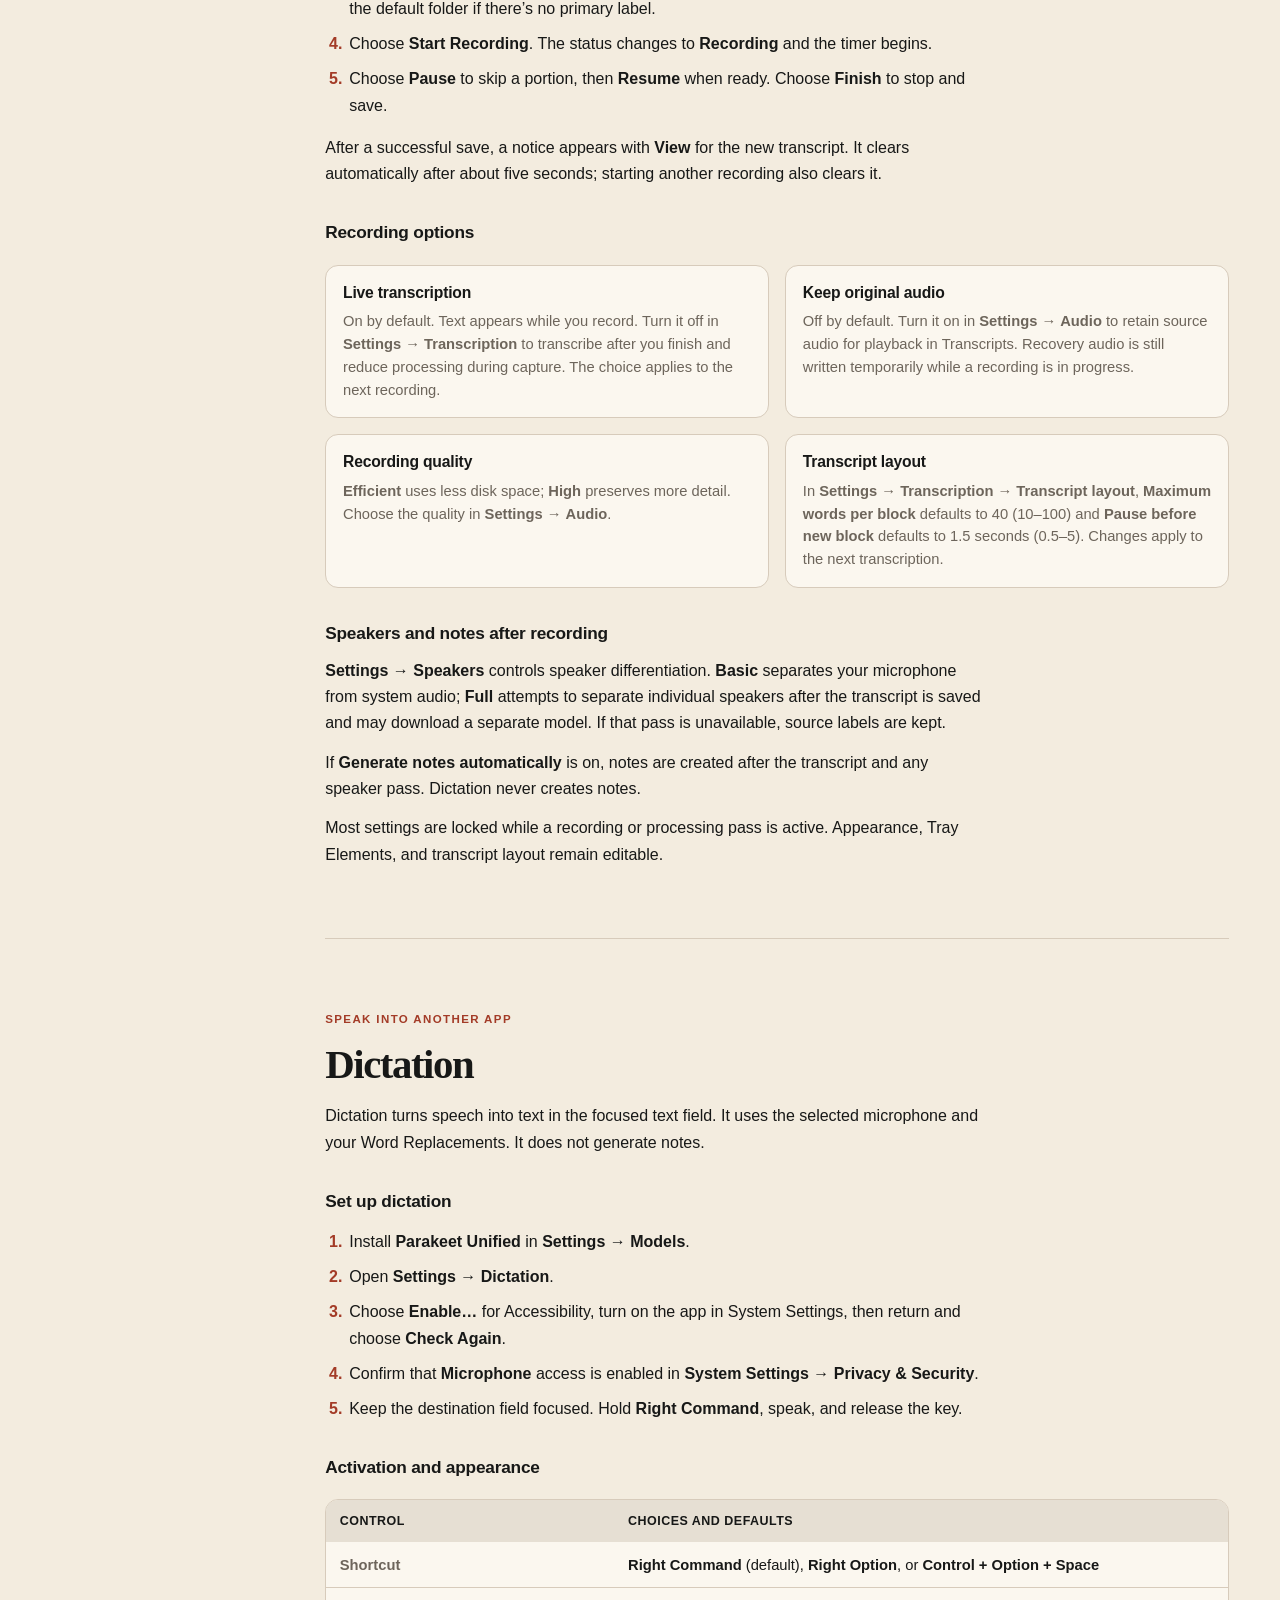
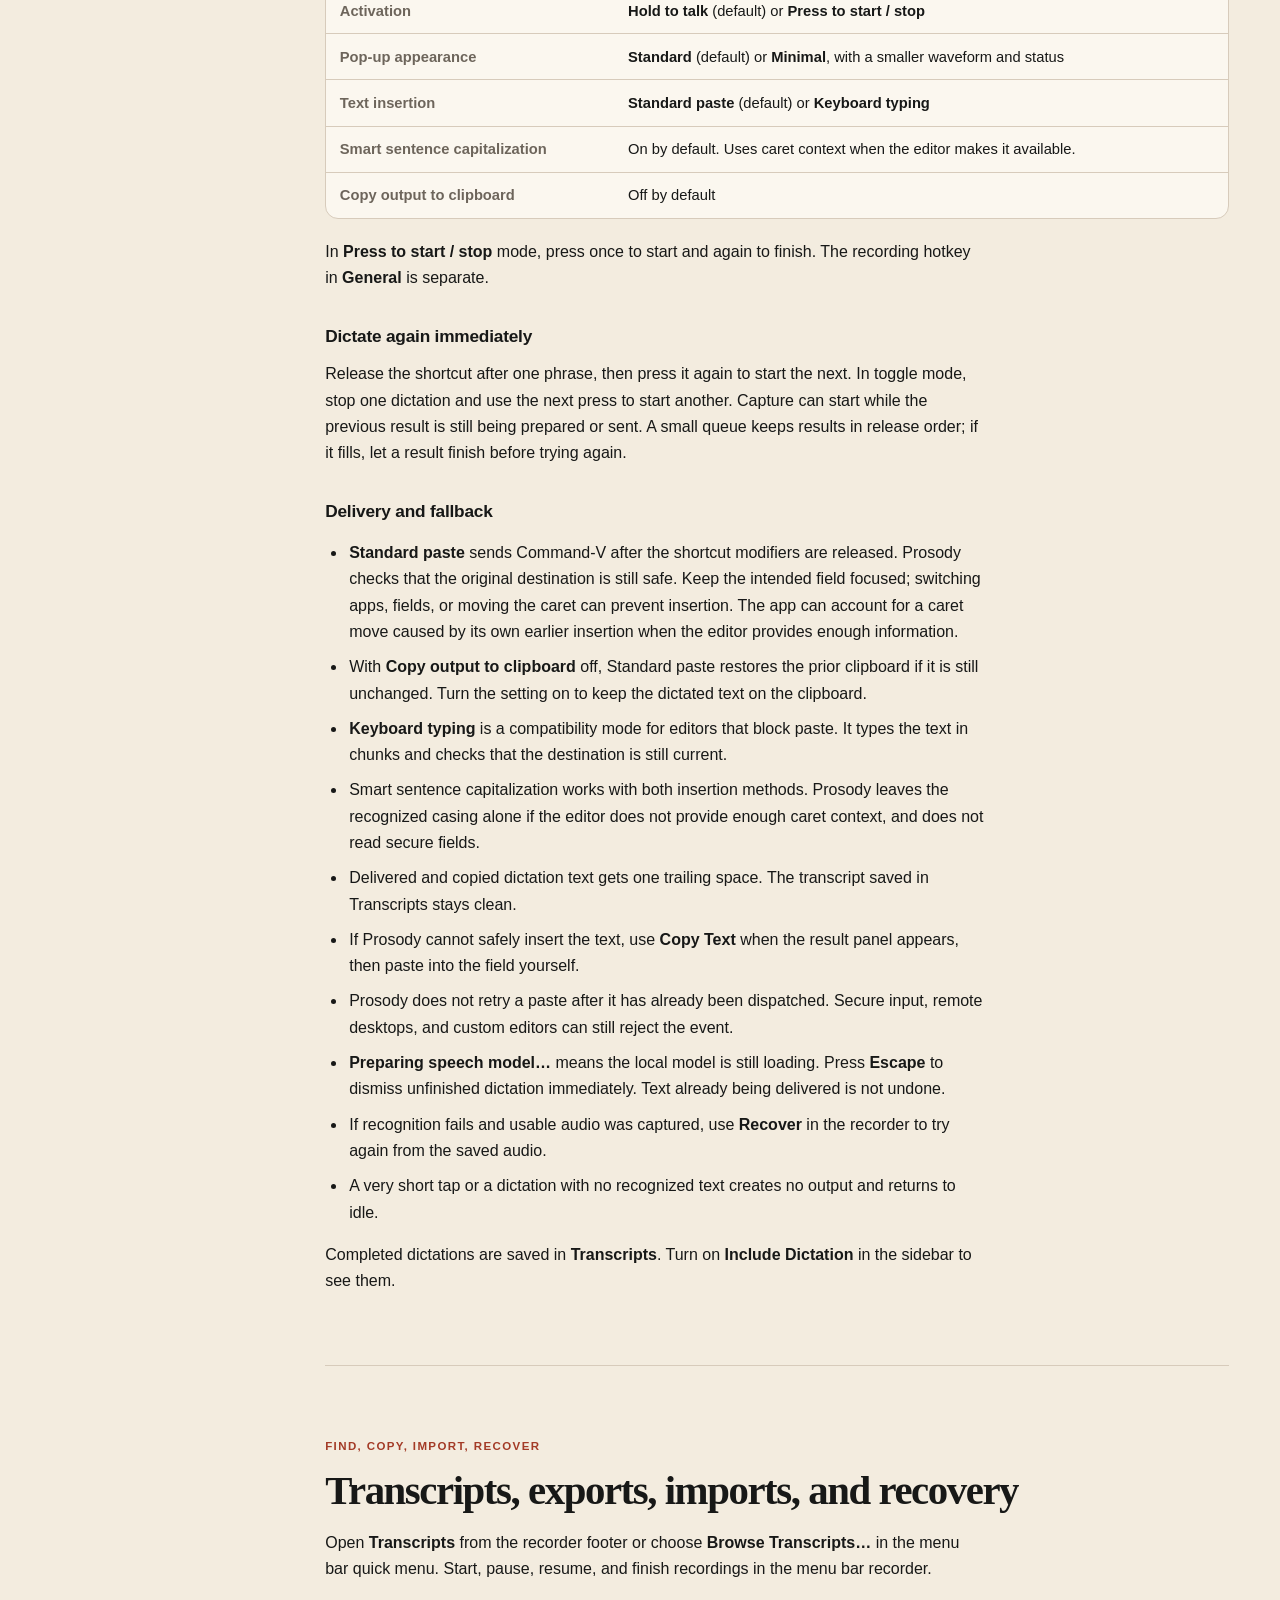
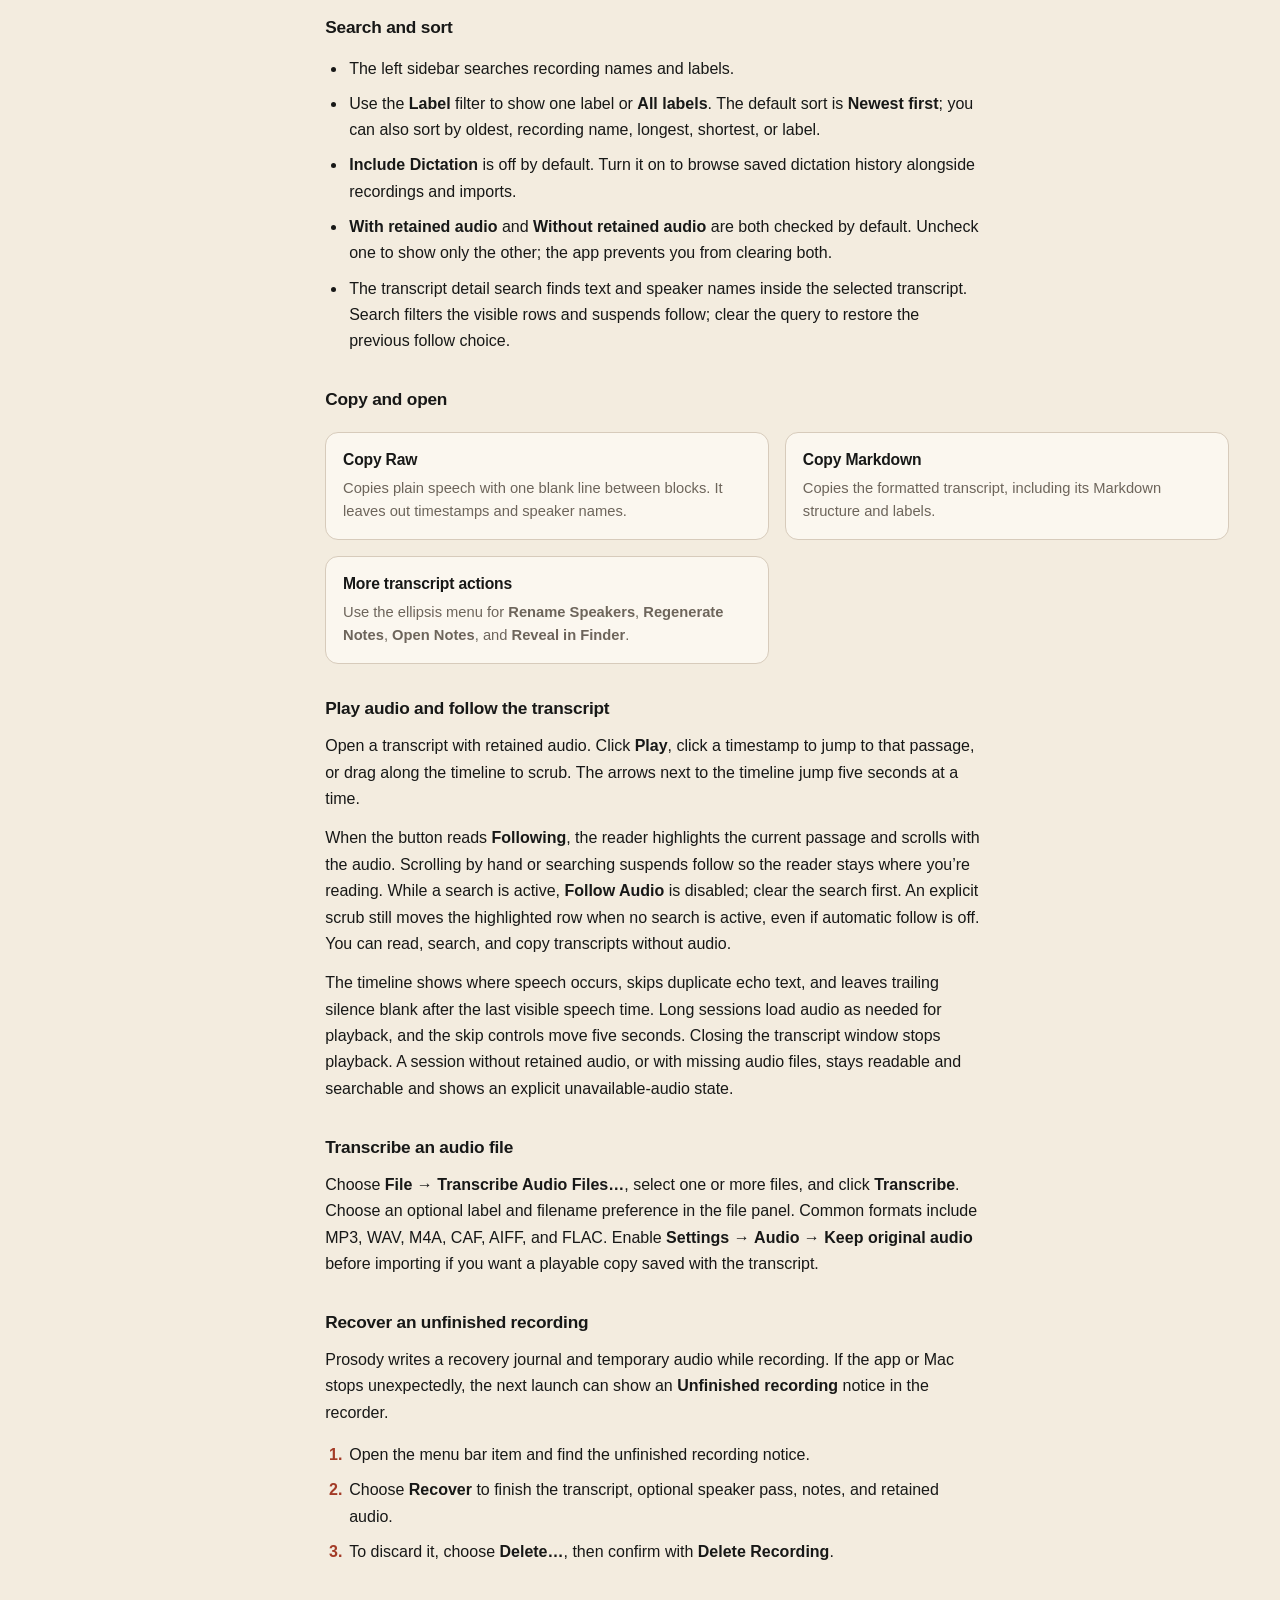
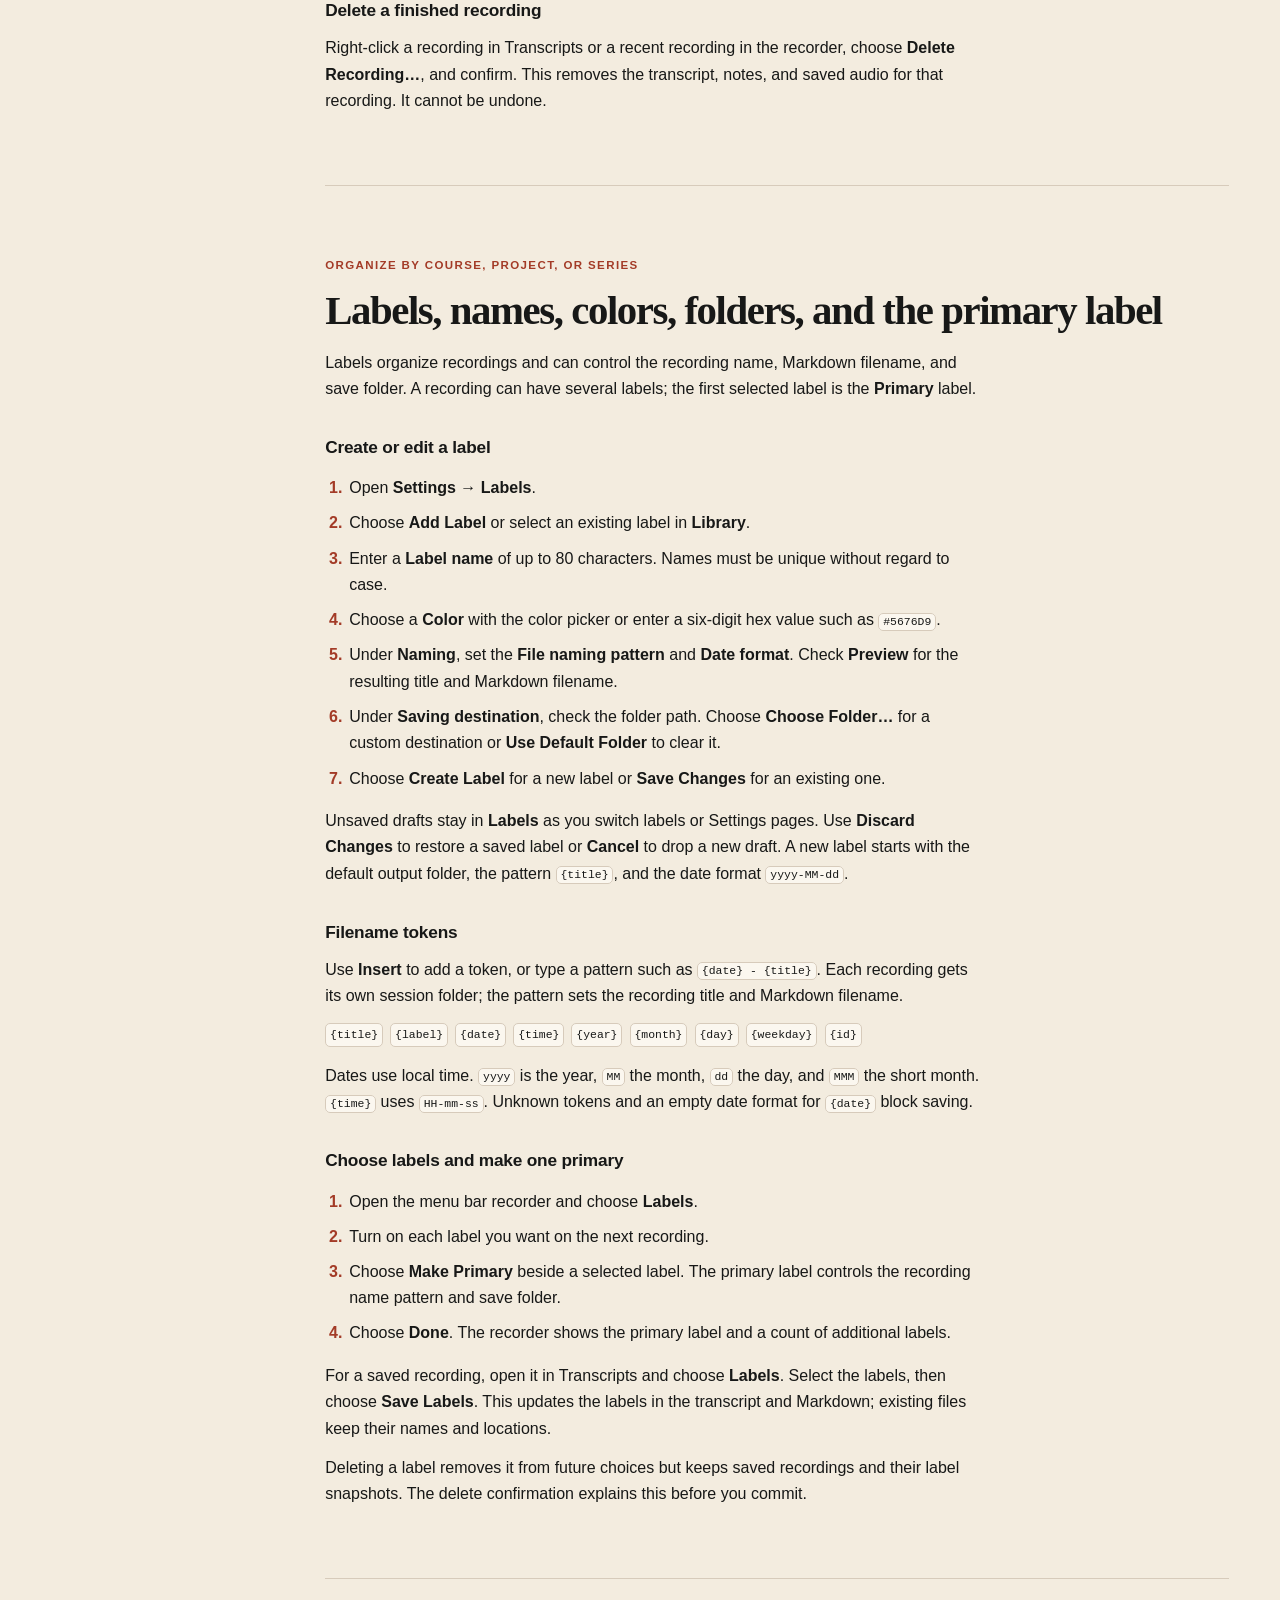
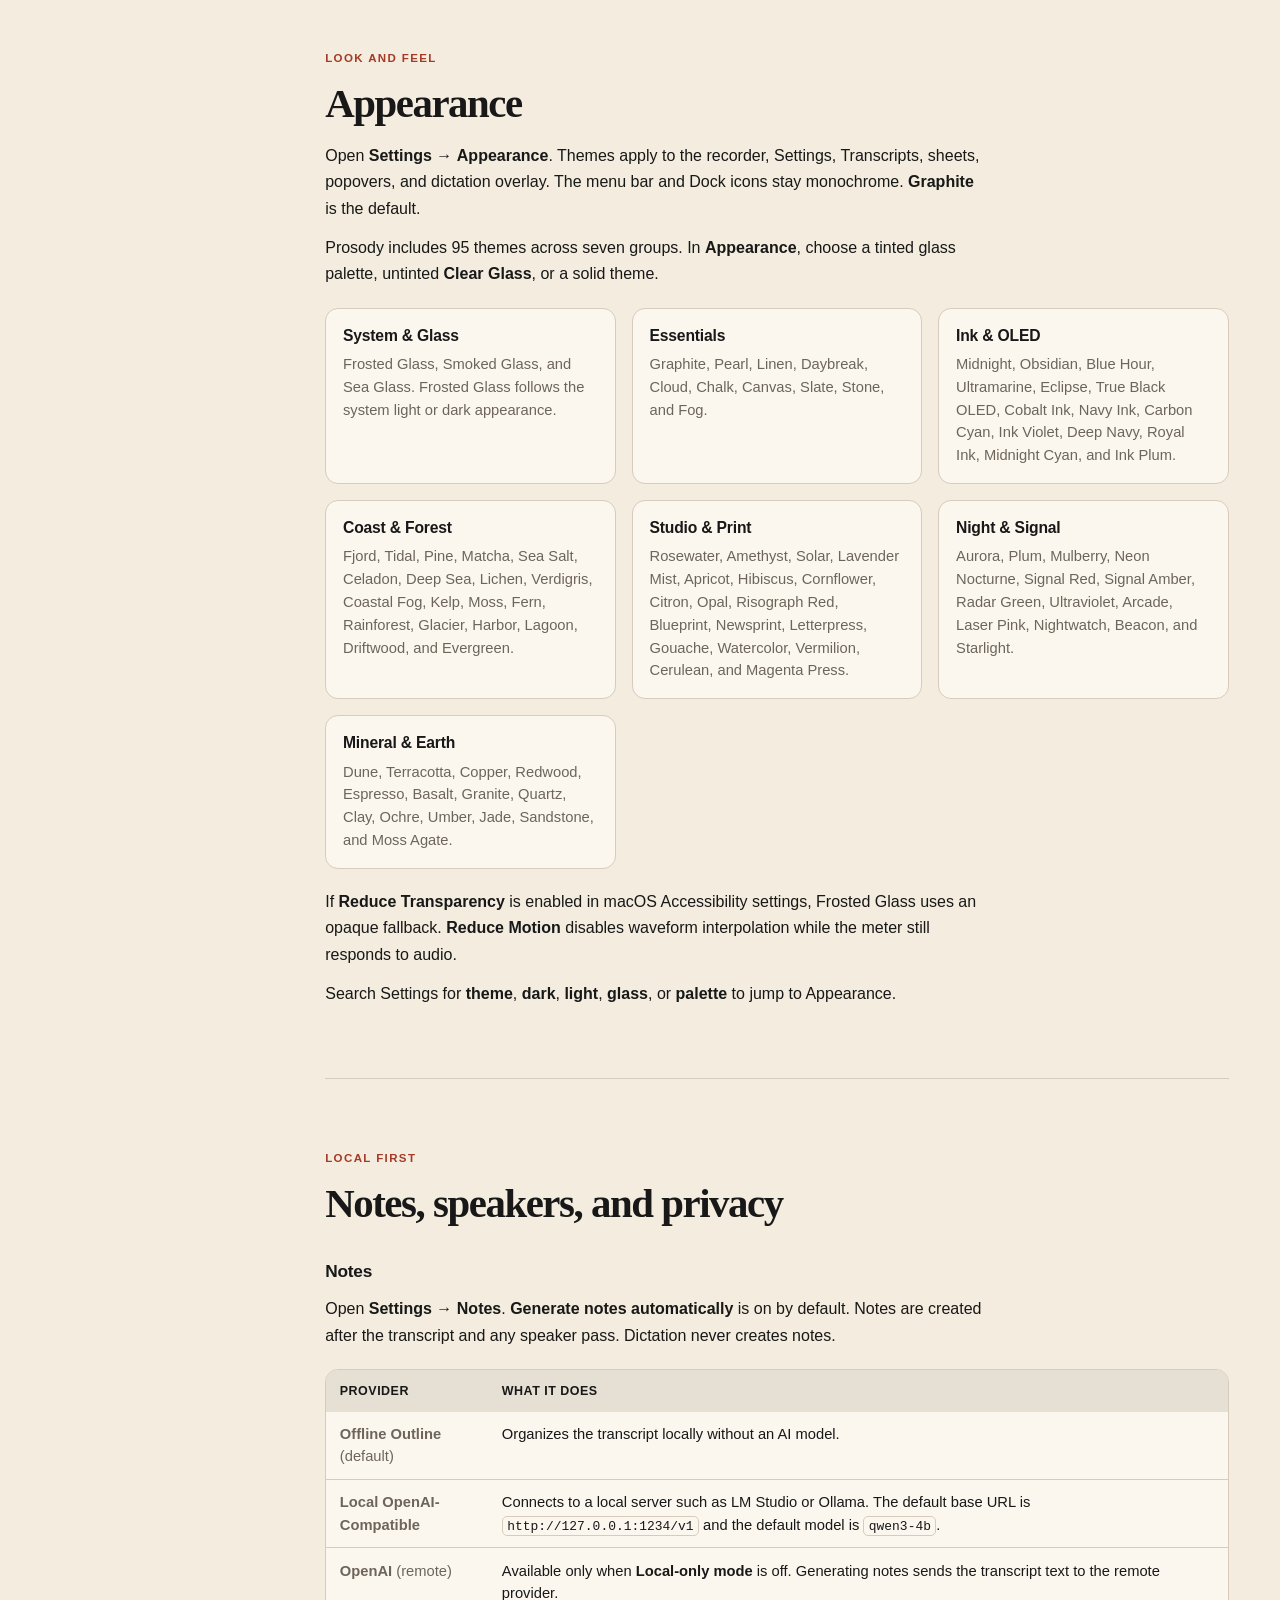
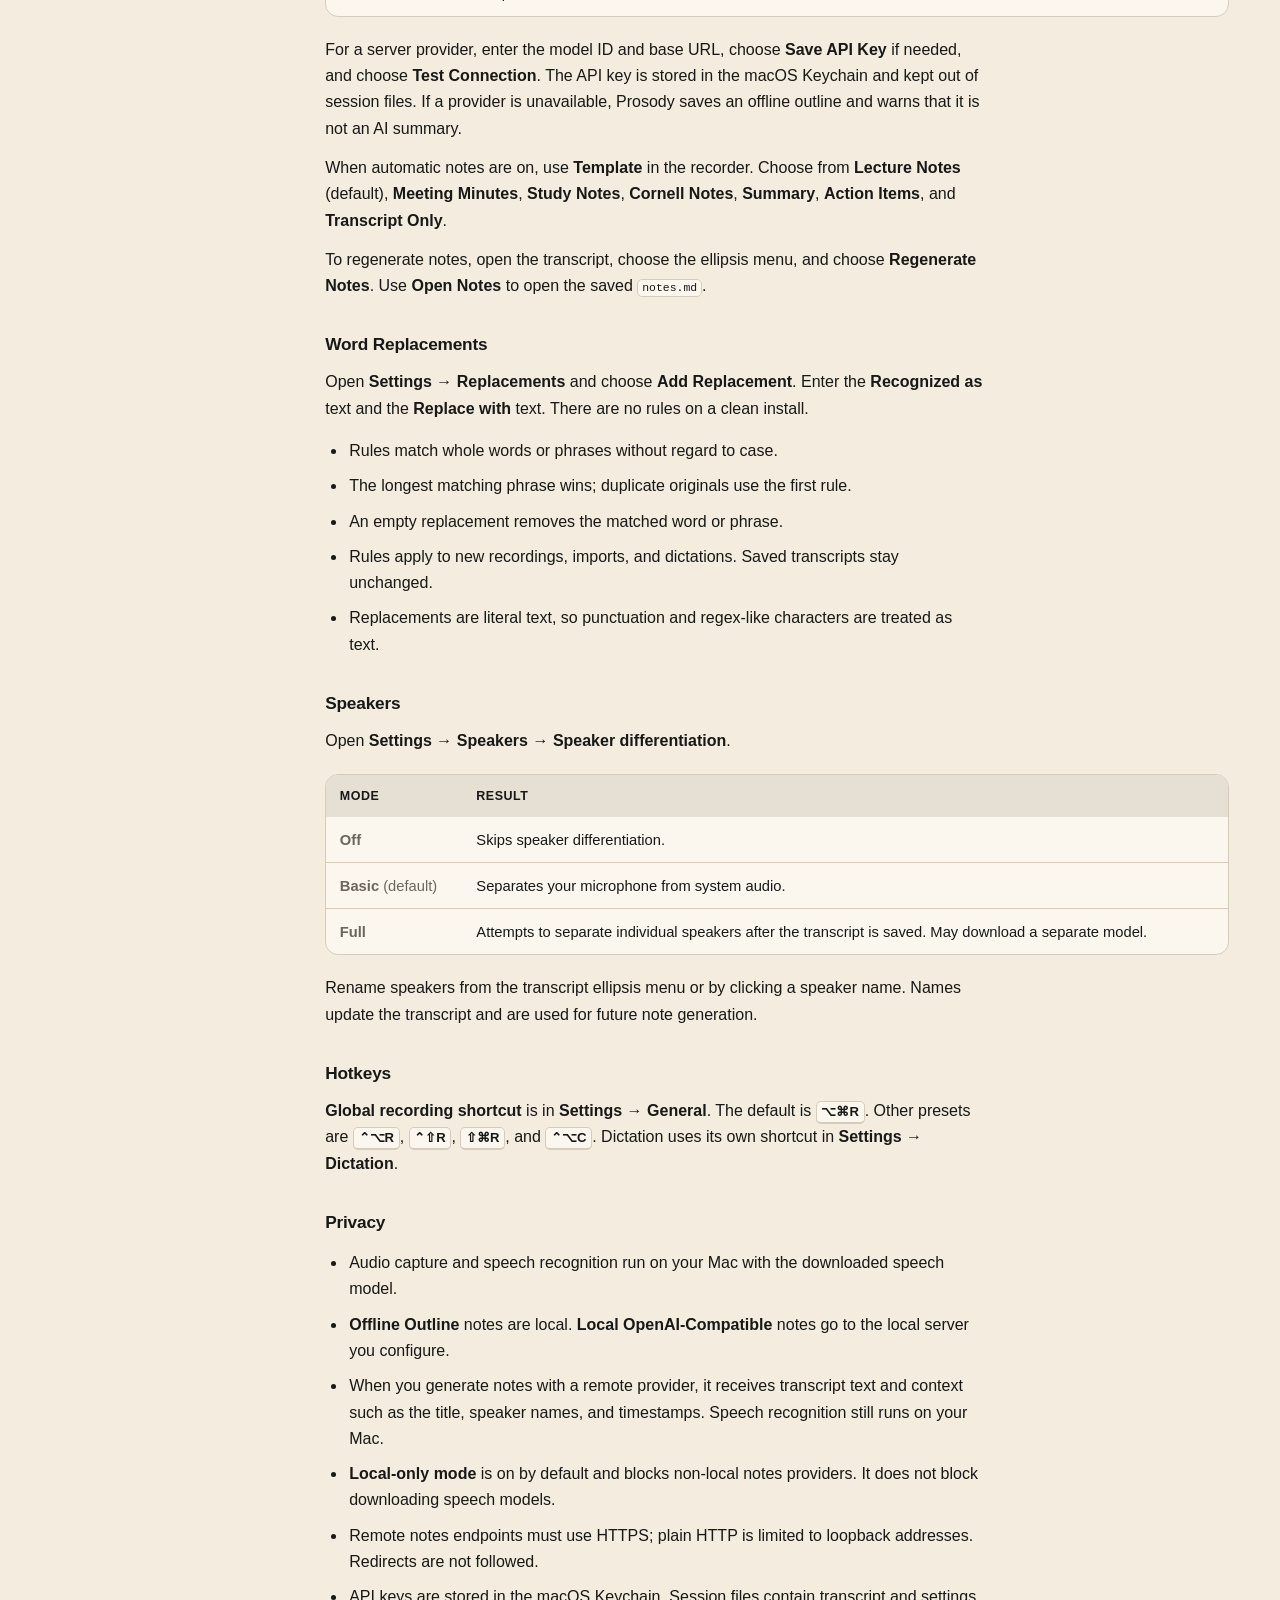
==== commit bfb80469: "Release Prosody 1.2.0 Beta 3" ====
--- a/site/guide/index.html
+++ b/site/guide/index.html
@@ -51,7 +51,7 @@
 
       <article class="guide-handbook">
         <header class="guide-hero">
-          <p class="guide-eyebrow">Beta 2 · macOS 15 or later · Apple silicon</p>
+          <p class="guide-eyebrow">Beta 3 · macOS 15 or later · Apple silicon</p>
           <h1>Prosody handbook</h1>
           <p class="guide-lede">Record system audio or your microphone, transcribe on your Mac, dictate into the app you are already using, and keep searchable Markdown transcripts.</p>
           <p class="guide-note">Press <kbd>⌘F</kbd> in your browser to find a feature or setting on this page. Try “Include Dictation,” “primary label,” or “Accessibility.”</p>
@@ -86,9 +86,9 @@
 
         <section class="guide-section" id="install" aria-labelledby="install-title">
           <h2 id="install-title">Build and source</h2>
-          <p>Prosody requires macOS 15 or later and Apple silicon. Download the Beta 2 disk image and checksum from <a href="https://github.com/K0g1/Prosody/releases/tag/v1.2.0-beta.2">GitHub Releases</a>.</p>
+          <p>Prosody requires macOS 15 or later and Apple silicon. Download the Beta 3 disk image and checksum from <a href="https://github.com/K0g1/Prosody/releases">GitHub Releases</a>.</p>
           <h3 id="install-steps">Install</h3>
-          <ol class="guide-steps"><li>Verify the checksum with <code>shasum -a 256 -c Prosody-1.2.0-beta.2.dmg.sha256</code>.</li><li>Open the disk image and drag <strong>Prosody</strong> to <strong>Applications</strong>.</li><li>If macOS blocks the first launch, choose <strong>Open</strong> from the Finder context menu or allow Prosody in <strong>System Settings → Privacy &amp; Security</strong>.</li></ol>
+          <ol class="guide-steps"><li>Verify the checksum with <code>shasum -a 256 -c Prosody-1.2.0-beta.3.dmg.sha256</code>.</li><li>Open the disk image and drag <strong>Prosody</strong> to <strong>Applications</strong>.</li><li>If macOS blocks the first launch, choose <strong>Open</strong> from the Finder context menu or allow Prosody in <strong>System Settings → Privacy &amp; Security</strong>.</li></ol>
           <h3 id="upgrade">Upgrade notes</h3>
           <p>The public beta keeps the `com.openai.clippy` bundle identifier so existing data is found. Its ad-hoc signature differs from earlier privately signed builds, so macOS may request capture and Accessibility permission again.</p>
         </section>
@@ -180,7 +180,7 @@
             </div>
             <div class="guide-card">
               <h3>Right-click or Control-click</h3>
-              <p>Open the quick menu for <strong>Show Prosody</strong>, <strong>Browse Transcripts…</strong>, <strong>Transcribe Audio File…</strong>, recording controls, <strong>Settings…</strong>, and <strong>Quit Prosody</strong>.</p>
+              <p>Open the quick menu for <strong>Show Prosody</strong>, <strong>Browse Transcripts…</strong>, <strong>Transcribe Audio Files…</strong>, recording controls, <strong>Settings…</strong>, and <strong>Quit Prosody</strong>.</p>
             </div>
           </div>
 
@@ -346,7 +346,7 @@
           <p>The timeline shows where speech occurs, skips duplicate echo text, and leaves trailing silence blank after the last visible speech time. Long sessions load audio as needed for playback, and the skip controls move five seconds. Closing the transcript window stops playback. A session without retained audio, or with missing audio files, stays readable and searchable and shows an explicit unavailable-audio state.</p>
 
           <h3 id="import-audio">Transcribe an audio file</h3>
-          <p>Choose <strong>Transcripts</strong> → <strong>Transcribe Audio File…</strong>, select one file, and click <strong>Transcribe</strong>. Common formats include MP3, WAV, M4A, CAF, AIFF, and FLAC. Enable <strong>Settings</strong> → <strong>Audio</strong> → <strong>Keep original audio</strong> before importing if you want a playable copy saved with the transcript.</p>
+          <p>Choose <strong>File</strong> → <strong>Transcribe Audio Files…</strong>, select one or more files, and click <strong>Transcribe</strong>. Choose an optional label and filename preference in the file panel. Common formats include MP3, WAV, M4A, CAF, AIFF, and FLAC. Enable <strong>Settings</strong> → <strong>Audio</strong> → <strong>Keep original audio</strong> before importing if you want a playable copy saved with the transcript.</p>
 
           <h3 id="recovery">Recover an unfinished recording</h3>
           <p>Prosody writes a recovery journal and temporary audio while recording. If the app or Mac stops unexpectedly, the next launch can show an <strong>Unfinished recording</strong> notice in the recorder.</p>
@@ -399,7 +399,7 @@
           <p class="guide-kicker">Look and feel</p>
           <h2 id="appearance-title">Appearance</h2>
           <p>Open <strong>Settings</strong> → <strong>Appearance</strong>. Themes apply to the recorder, Settings, Transcripts, sheets, popovers, and dictation overlay. The menu bar and Dock icons stay monochrome. <strong>Graphite</strong> is the default.</p>
-          <p>Prosody includes 91 themes across seven groups. In <strong>Appearance</strong>, click a swatch to apply it.</p>
+          <p>Prosody includes 95 themes across seven groups. In <strong>Appearance</strong>, choose a tinted glass palette, untinted <strong>Clear Glass</strong>, or a solid theme.</p>
           <div class="guide-grid guide-grid-three">
             <div class="guide-card"><h3>System &amp; Glass</h3><p>Frosted Glass, Smoked Glass, and Sea Glass. Frosted Glass follows the system light or dark appearance.</p></div>
             <div class="guide-card"><h3>Essentials</h3><p>Graphite, Pearl, Linen, Daybreak, Cloud, Chalk, Canvas, Slate, Stone, and Fog.</p></div>
@@ -532,10 +532,10 @@
         <section class="guide-section" id="models" aria-labelledby="models-title">
           <p class="guide-kicker">Speech model</p>
           <h2 id="models-title">Model availability</h2>
-          <p>The current <strong>Models</strong> page offers <strong>Parakeet Unified</strong> for English. It supports streaming and word timestamps and is about 565 MB. Download it once with an internet connection; recognition then runs locally.</p>
+          <p>The <strong>Models</strong> page offers <strong>Parakeet Unified</strong> for English live transcription and <strong>Parakeet TDT v3</strong> or <strong>Fluid Speech Pro</strong> for multilingual batch transcription. Each model downloads on demand and runs locally.</p>
           <ul class="guide-list">
             <li>A distributed build contains no model weights. The app downloads the model after installation.</li>
-            <li>Once installed, Parakeet Unified is marked <strong>Selected</strong>. The Models page does not offer a remove button for the selected model.</li>
+            <li>Select any installed model. Use <strong>Open Models Folder</strong> to inspect the cache, or the Delete button to remove a model after confirmation.</li>
             <li>If a download is interrupted, choose <strong>Download</strong> again. Check free disk space and the network connection if it fails repeatedly.</li>
             <li>Deferred transcription, imports, and dictation use the same local speech model.</li>
             <li>Full speaker separation may need a separate model download. If it is unavailable, Prosody keeps source labels.</li>
